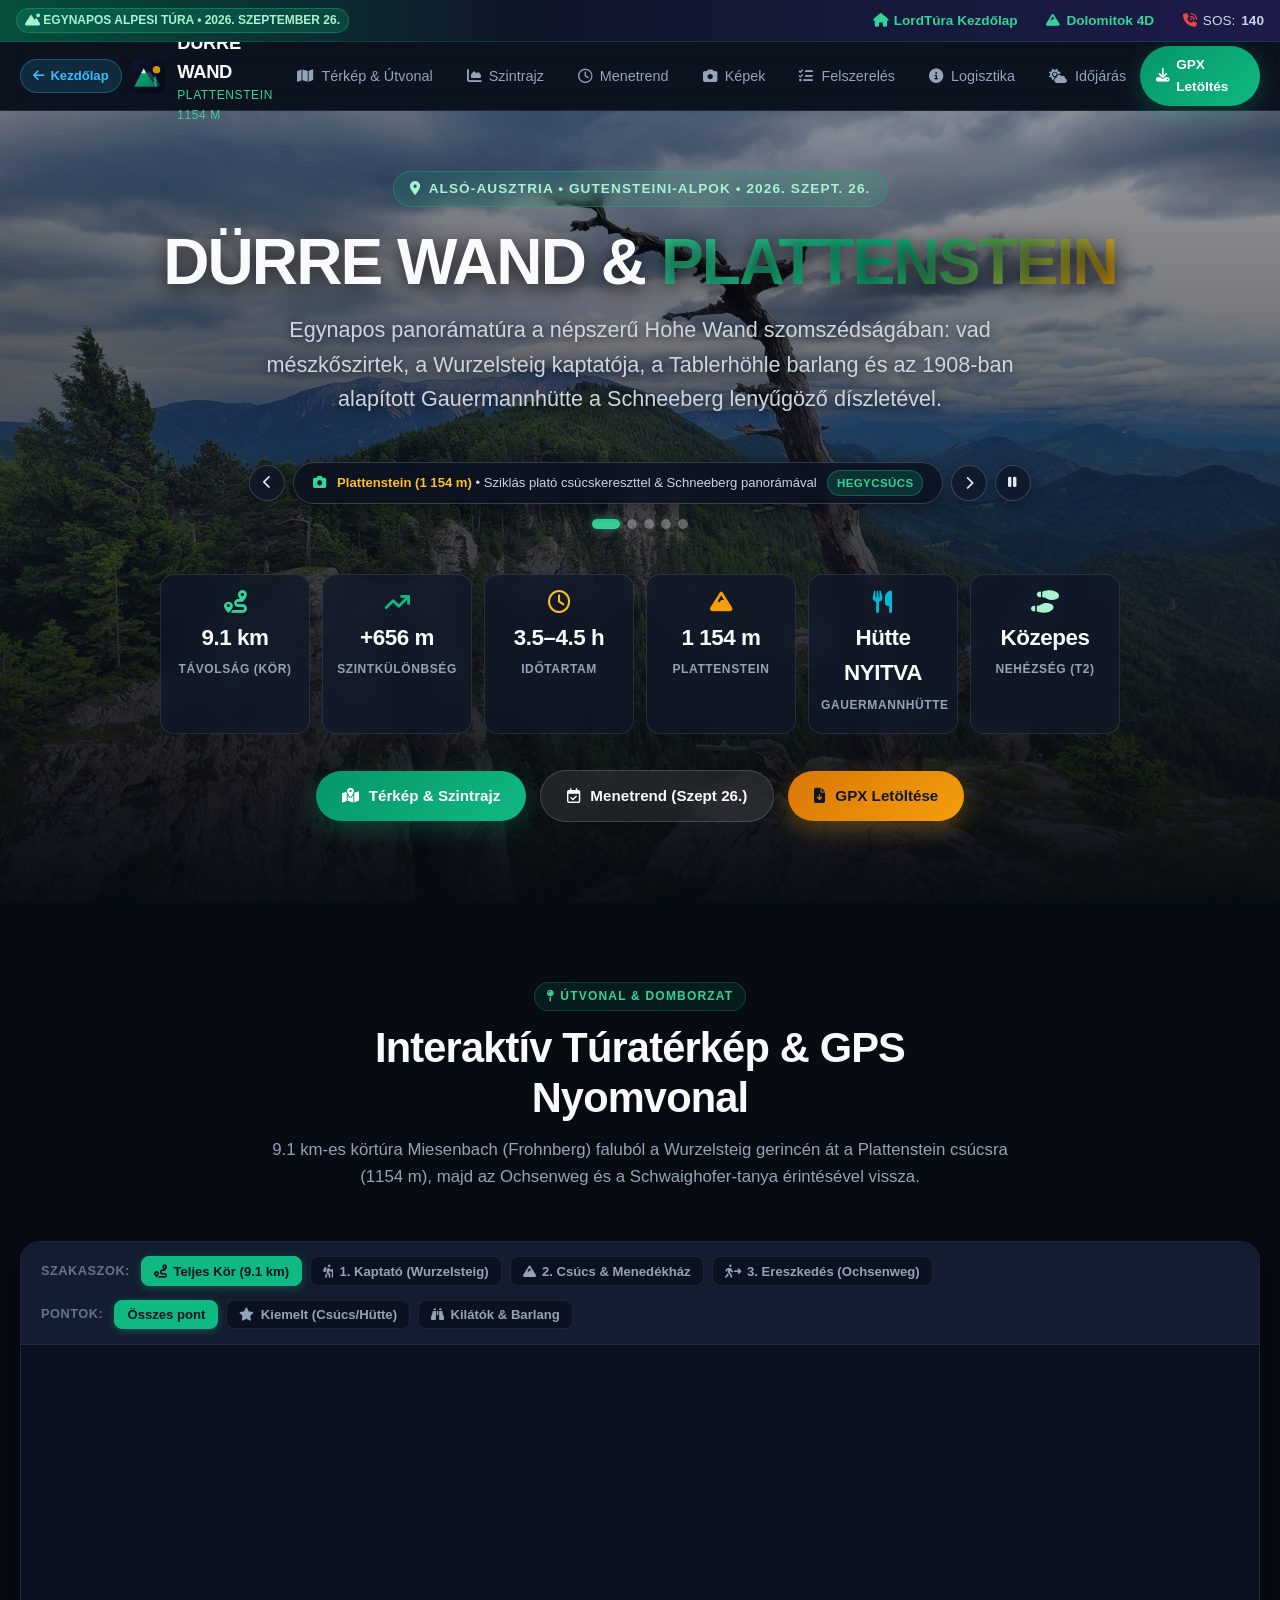
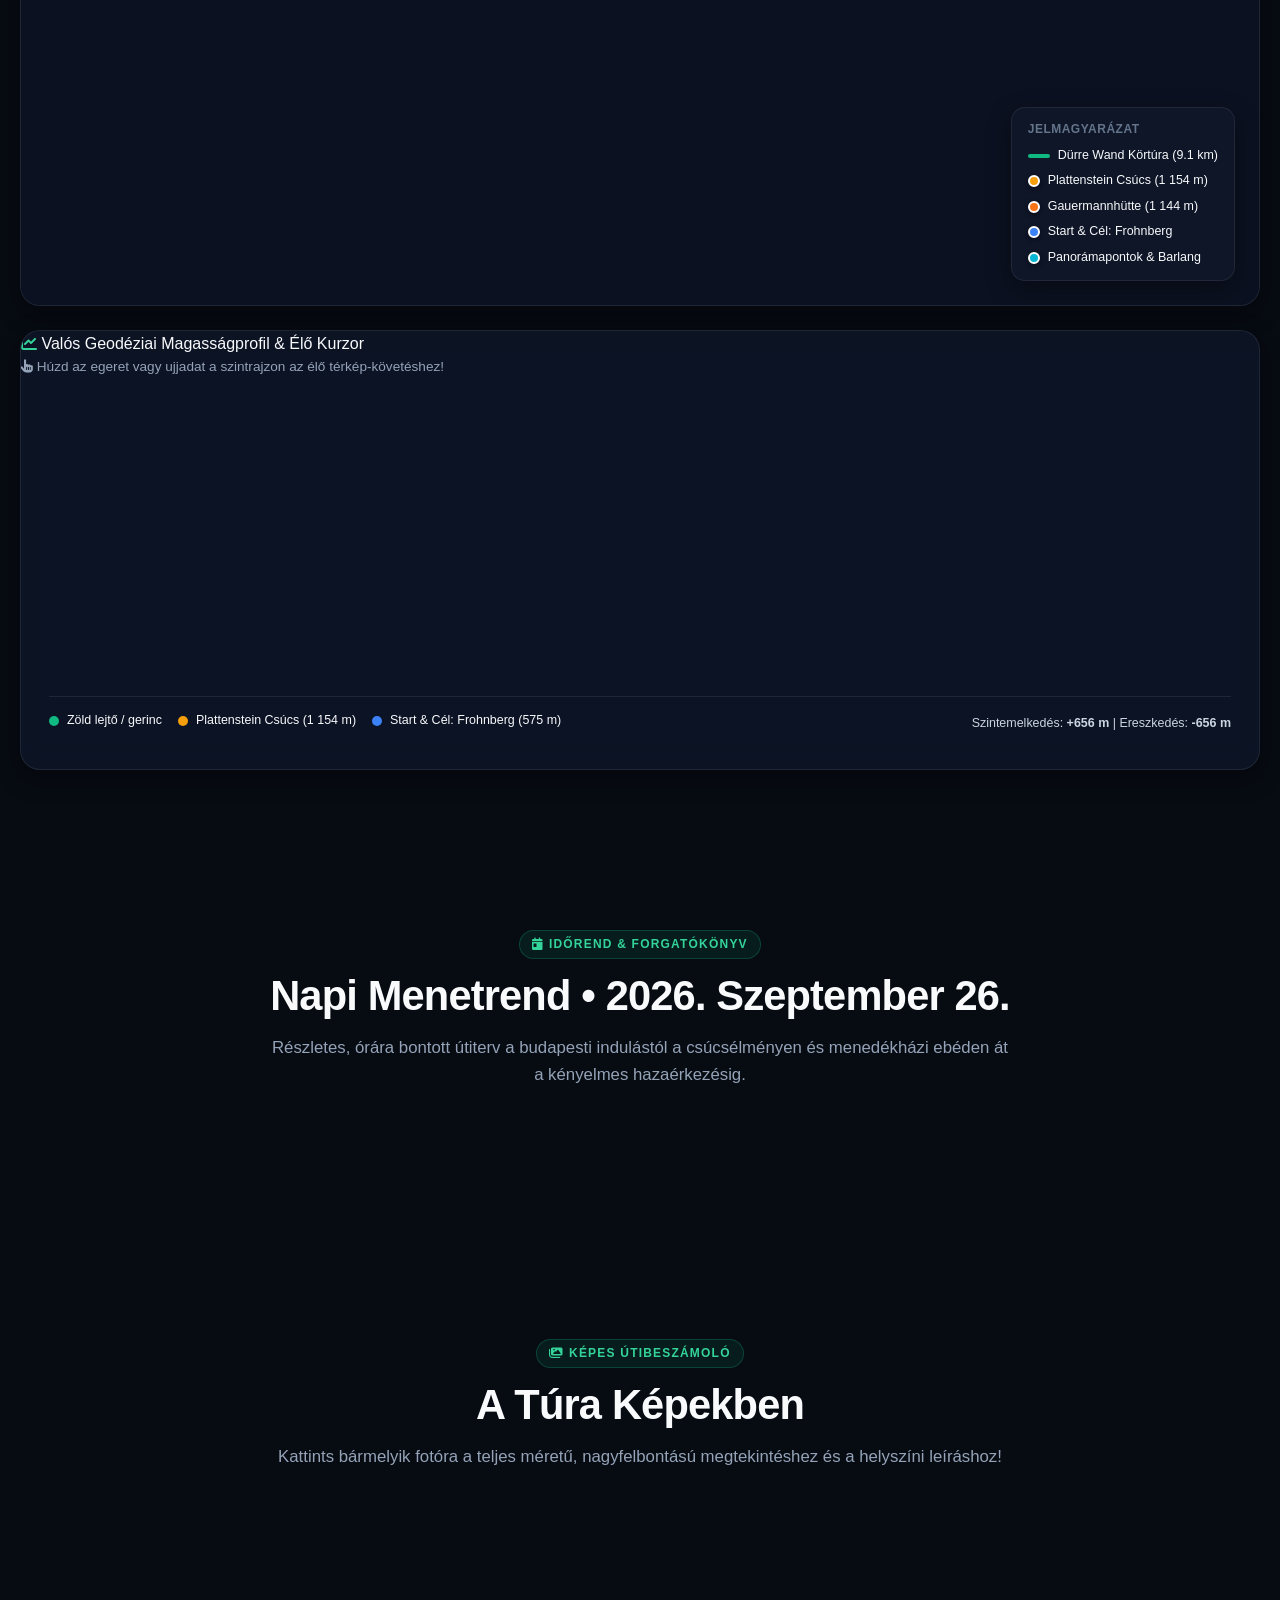
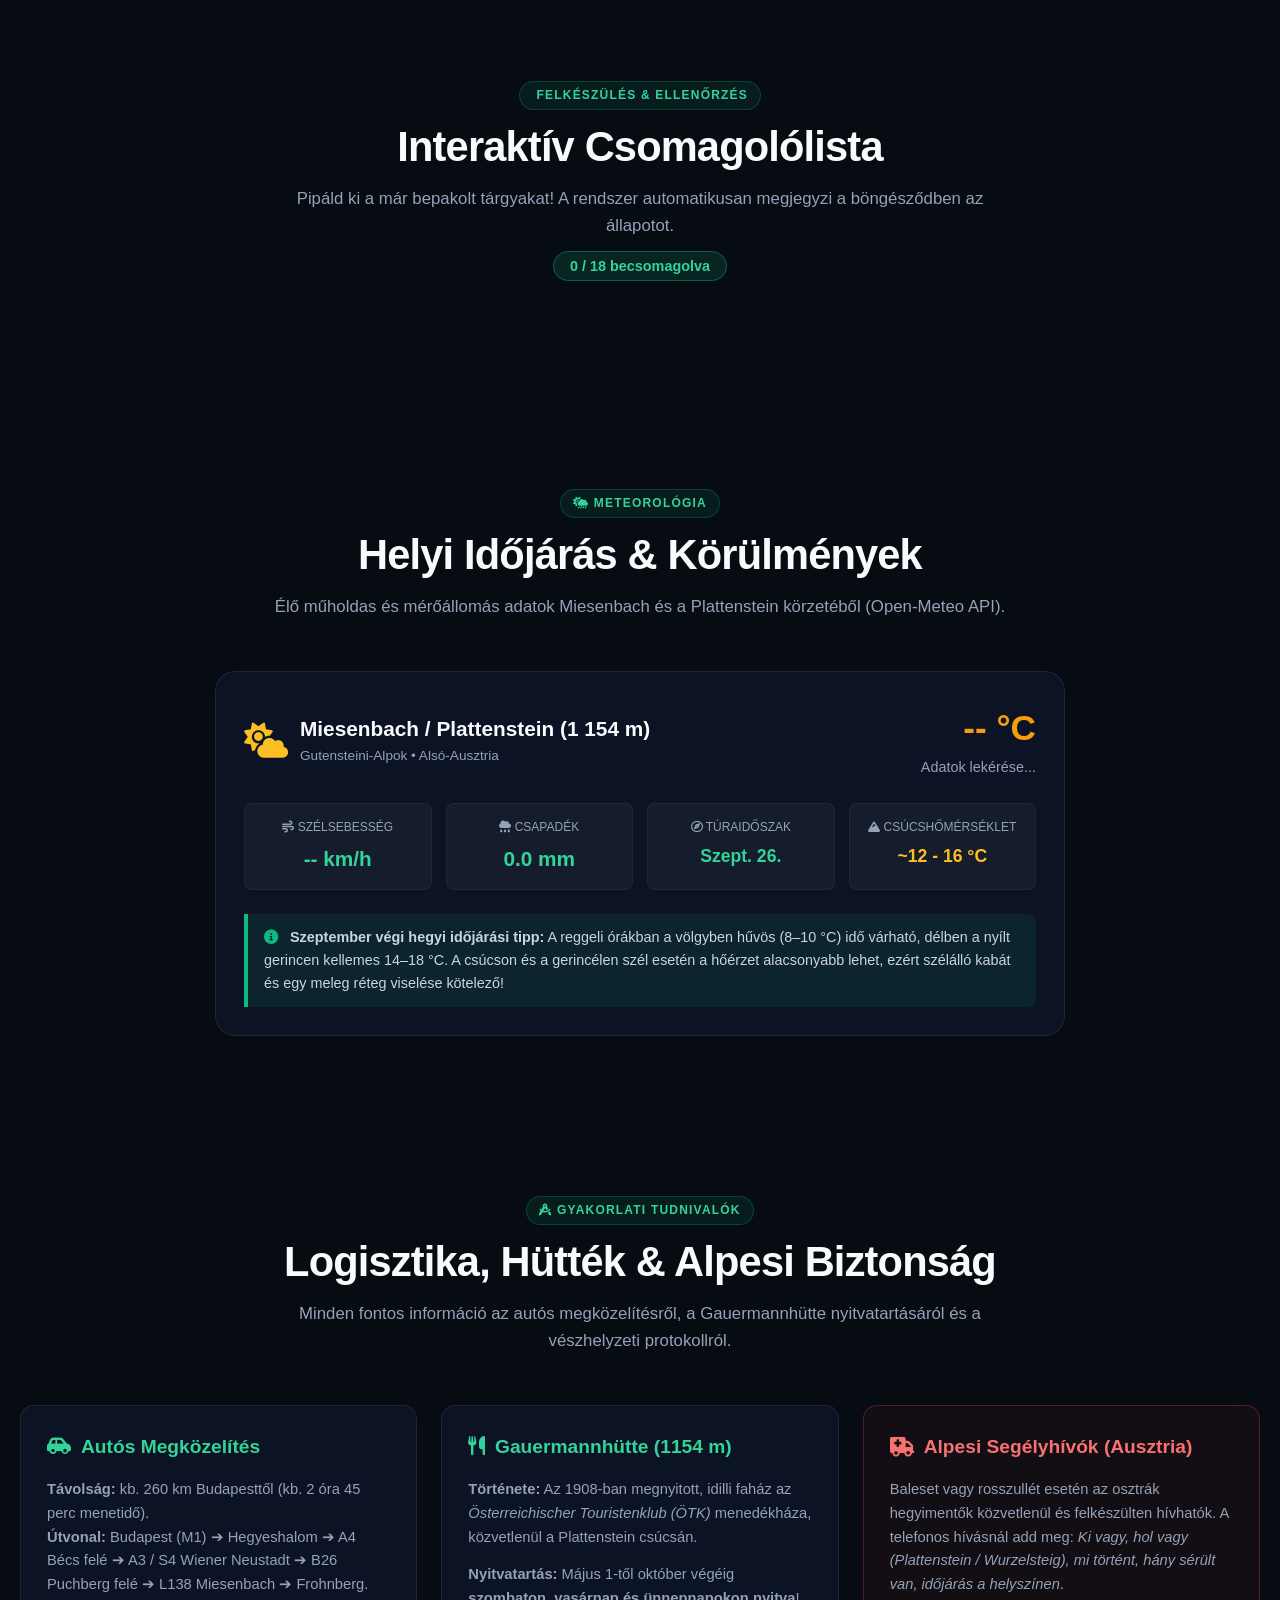
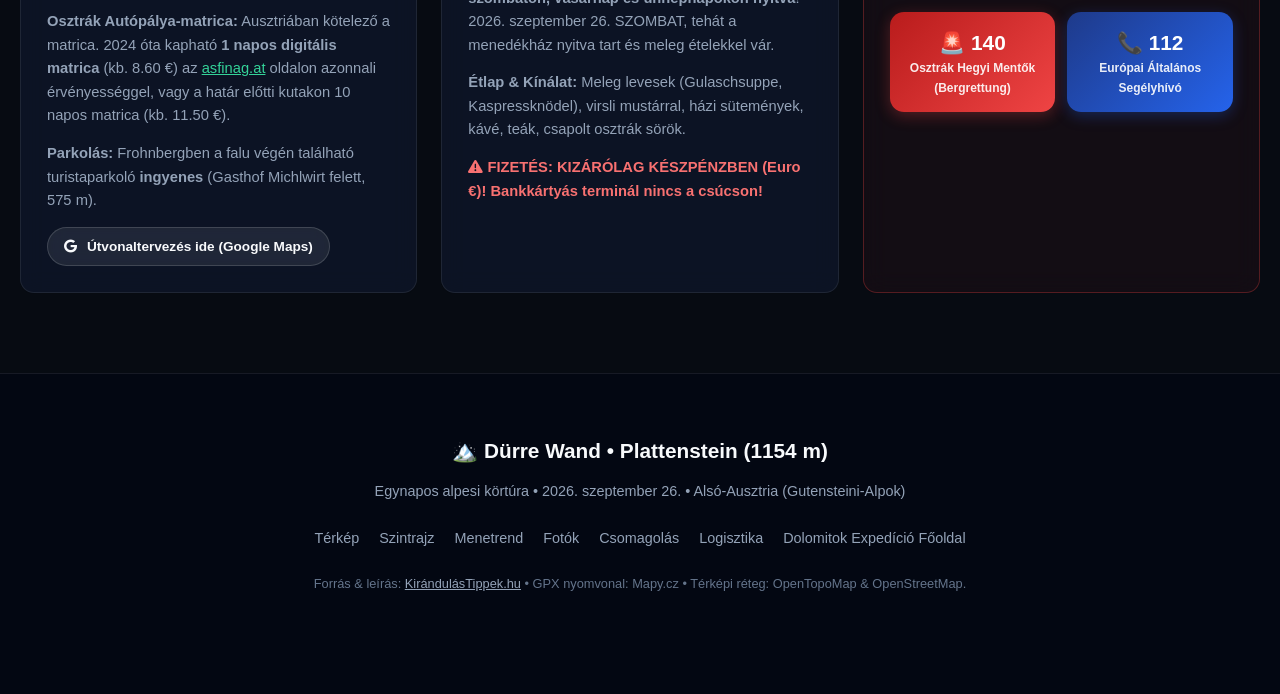
==== durrewand/index.html @ 79405741 "LordTúra portál rendszer: kezdőlap (index.html), Dolomitok (dolomitok.html) és Plattenstein (durrewa" ====
<!DOCTYPE html>
<html lang="hu">
<head>
  <meta charset="UTF-8">
  <meta name="viewport" content="width=device-width, initial-scale=1.0, viewport-fit=cover">
  <title>Dürre Wand & Plattenstein Túra • 2026. szeptember 26.</title>
  
  <!-- Content Security Policy -->
  <meta http-equiv="Content-Security-Policy" content="
    default-src 'self' 'unsafe-inline' 'unsafe-eval' blob: data:;
    script-src 'self' 'unsafe-inline' 'unsafe-eval' https://unpkg.com https://cdnjs.cloudflare.com https://cdn.jsdelivr.net;
    style-src 'self' 'unsafe-inline' https://unpkg.com https://cdnjs.cloudflare.com https://fonts.googleapis.com https://cdn.jsdelivr.net;
    img-src 'self' data: blob: https: http:;
    connect-src 'self' https://api.open-meteo.com https://*.tile.openstreetmap.org https://*.tile.opentopomap.org;
    font-src 'self' https://fonts.gstatic.com https://cdnjs.cloudflare.com data:;
  ">

  <!-- Favicon -->
  <link rel="icon" type="image/svg+xml" href="favicon.svg">

  <!-- Google Fonts: Inter -->
  <link rel="preconnect" href="https://fonts.googleapis.com">
  <link rel="preconnect" href="https://fonts.gstatic.com" crossorigin>
  <link href="https://fonts.googleapis.com/css2?family=Inter:wght@300;400;500;600;700;800;900&display=swap" rel="stylesheet">

  <!-- Font Awesome Icons -->
  <link rel="stylesheet" href="https://cdnjs.cloudflare.com/ajax/libs/font-awesome/6.5.1/css/all.min.css" crossorigin="anonymous">

  <!-- Leaflet Map CSS -->
  <link rel="stylesheet" href="https://unpkg.com/leaflet@1.9.4/dist/leaflet.css" crossorigin="anonymous">

  <!-- Application Stylesheet -->
  <link rel="stylesheet" href="styles.css">
</head>
<body>

  <!-- ==========================================================================
       TOP CROSS-PROJECT BANNER
       ========================================================================== -->
  <div class="top-cross-bar">
    <div class="badge"><i class="fa-solid fa-mountain-sun"></i> EGYNAPOS ALPESI TÚRA • 2026. SZEPTEMBER 26.</div>
    <div class="links">
      <a href="../index.html" title="Vissza a LordTúra Kezdőlapra" style="margin-right: 0.8rem;">
        <i class="fa-solid fa-house"></i> <strong>LordTúra Kezdőlap</strong>
      </a>
      <a href="../dolomitok.html" title="Ugrás a 4 napos Dolomitok Expedíció oldalára">
        <i class="fa-solid fa-mountain"></i> <strong>Dolomitok 4D</strong>
      </a>
      <a href="#logisztika" style="color: #cbd5e1; font-weight: normal; margin-left: 0.8rem;">
        <i class="fa-solid fa-phone-volume" style="color: #ef4444;"></i> SOS: <strong>140</strong>
      </a>
    </div>
  </div>

  <!-- ==========================================================================
       STICKY DESKTOP NAVIGATION BAR
       ========================================================================== -->
  <nav class="main-nav" id="mainNav">
    <div class="nav-container">
      <div style="display:flex;align-items:center;gap:0.6rem;">
        <a href="../index.html" class="nav-home-btn" title="Vissza a LordTúra Kezdőlapra" style="display:inline-flex;align-items:center;gap:0.4rem;padding:0.35rem 0.75rem;background:rgba(56,189,248,0.15);color:#38bdf8;border:1px solid rgba(56,189,248,0.3);border-radius:9999px;text-decoration:none;font-size:0.82rem;font-weight:600;">
          <i class="fa-solid fa-arrow-left"></i>
          <span>Kezdőlap</span>
        </a>
        <a href="#" class="nav-brand">
          <img src="favicon.svg" alt="Dürre Wand Logo">
          <div>
            <span>DÜRRE WAND</span>
            <span class="brand-sub">PLATTENSTEIN 1154 M</span>
          </div>
        </a>
      </div>

      <ul class="nav-links">
        <li><a href="#terkep" class="nav-link"><i class="fa-solid fa-map"></i> Térkép & Útvonal</a></li>
        <li><a href="#szintrajz" class="nav-link"><i class="fa-solid fa-chart-area"></i> Szintrajz</a></li>
        <li><a href="#menetrend" class="nav-link"><i class="fa-regular fa-clock"></i> Menetrend</a></li>
        <li><a href="#fotok" class="nav-link"><i class="fa-solid fa-camera"></i> Képek</a></li>
        <li><a href="#felszereles" class="nav-link"><i class="fa-solid fa-list-check"></i> Felszerelés</a></li>
        <li><a href="#logisztika" class="nav-link"><i class="fa-solid fa-circle-info"></i> Logisztika</a></li>
        <li><a href="#idojaras" class="nav-link"><i class="fa-solid fa-cloud-sun"></i> Időjárás</a></li>
      </ul>

      <div class="nav-cta">
        <a href="plattenstein.gpx" download="durrewand_plattenstein.gpx" class="btn-gpx-quick">
          <i class="fa-solid fa-download"></i> GPX Letöltés
        </a>
        <button class="hamburger-btn" id="hamburgerBtn" aria-label="Menü megnyitása">
          <i class="fa-solid fa-bars"></i>
        </button>
      </div>
    </div>
  </nav>

  <!-- ==========================================================================
       HERO SECTION WITH PHOTO CAROUSEL
       ========================================================================== -->
  <header class="hero" id="hero">
    <!-- Dynamic background slideshow -->
    <div class="hero-bg-container" id="heroBgSlides"></div>
    <div class="hero-overlay"></div>

    <div class="hero-content">
      <div class="hero-badge">
        <i class="fa-solid fa-location-dot"></i> Alsó-Ausztria &bull; Gutensteini-Alpok &bull; 2026. szept. 26.
      </div>

      <h1 class="hero-title">
        DÜRRE WAND & <span>PLATTENSTEIN</span>
      </h1>

      <p class="hero-subtitle">
        Egynapos panorámatúra a népszerű Hohe Wand szomszédságában: vad mészkőszirtek, a Wurzelsteig kaptatója, a Tablerhöhle barlang és az 1908-ban alapított Gauermannhütte a Schneeberg lenyűgöző díszletével.
      </p>

      <!-- DIAVETÍTÉS VEZÉRLŐSÁV (Középre zárt elrendezés a Dolomitok stílusában) -->
      <div class="hero-controls-wrapper">
        <div class="hero-carousel-controls" aria-label="Háttér diavetítés vezérlők">
          <!-- Előző gomb -->
          <button type="button" class="hero-ctrl-btn" id="heroPrevBtn" title="Előző kép" aria-label="Előző kép">
            <i class="fa-solid fa-chevron-left"></i>
          </button>

          <!-- Aktuális fotó helyszíne és leírása -->
          <div class="hero-photo-tag" id="heroPhotoTag" role="button" tabindex="0" title="Kattints a következő képhez!">
            <i class="fa-solid fa-camera"></i>
            <span id="heroCaptionText">Betöltés...</span>
            <span class="hero-tag-badge" id="heroTagBadge">Helyszín</span>
          </div>

          <!-- Következő gomb -->
          <button type="button" class="hero-ctrl-btn" id="heroNextBtn" title="Következő kép" aria-label="Következő kép">
            <i class="fa-solid fa-chevron-right"></i>
          </button>

          <!-- Szünet / Lejátszás -->
          <button type="button" class="hero-ctrl-btn hero-pause-btn" id="heroPlayPauseBtn" title="Diavetítés megállítása / indítása" aria-label="Szünet / Indítás">
            <i class="fa-solid fa-pause"></i>
          </button>
        </div>

        <!-- Lapozó indikátor pontok (szintén középre igazítva) -->
        <div class="hero-indicators" id="heroDots"></div>
      </div>

      <!-- Quick Stats Ribbon -->
      <div class="hero-stats-ribbon">
        <div class="stat-card">
          <i class="fa-solid fa-route icon" style="color: #34d399;"></i>
          <span class="value">9.1 km</span>
          <span class="label">Távolság (Kör)</span>
        </div>
        <div class="stat-card">
          <i class="fa-solid fa-arrow-trend-up icon" style="color: #10b981;"></i>
          <span class="value">+656 m</span>
          <span class="label">Szintkülönbség</span>
        </div>
        <div class="stat-card">
          <i class="fa-regular fa-clock icon" style="color: #fbbf24;"></i>
          <span class="value">3.5–4.5 h</span>
          <span class="label">Időtartam</span>
        </div>
        <div class="stat-card">
          <i class="fa-solid fa-mountain icon" style="color: #f59e0b;"></i>
          <span class="value">1 154 m</span>
          <span class="label">Plattenstein</span>
        </div>
        <div class="stat-card">
          <i class="fa-solid fa-utensils icon" style="color: #06b6d4;"></i>
          <span class="value">Hütte NYITVA</span>
          <span class="label">Gauermannhütte</span>
        </div>
        <div class="stat-card">
          <i class="fa-solid fa-shoe-prints icon" style="color: #a7f3d0;"></i>
          <span class="value">Közepes</span>
          <span class="label">Nehézség (T2)</span>
        </div>
      </div>

      <!-- Action Buttons -->
      <div class="hero-actions">
        <a href="#terkep" class="btn btn-primary">
          <i class="fa-solid fa-map-location-dot"></i> Térkép & Szintrajz
        </a>
        <a href="#menetrend" class="btn btn-secondary">
          <i class="fa-regular fa-calendar-check"></i> Menetrend (Szept 26.)
        </a>
        <a href="plattenstein.gpx" download="durrewand_plattenstein.gpx" class="btn btn-amber">
          <i class="fa-solid fa-file-arrow-down"></i> GPX Letöltése
        </a>
      </div>
    </div>
  </header>

  <main>
    <!-- ==========================================================================
         1. INTERACTIVE MAP & ELEVATION PROFILE
         ========================================================================== -->
    <section class="section" id="terkep">
      <div class="section-header">
        <span class="section-badge"><i class="fa-solid fa-map-pin"></i> Útvonal & Domborzat</span>
        <h2 class="section-title">Interaktív Túratérkép & GPS Nyomvonal</h2>
        <p class="section-subtitle">
          9.1 km-es körtúra Miesenbach (Frohnberg) faluból a Wurzelsteig gerincén át a Plattenstein csúcsra (1154 m), majd az Ochsenweg és a Schwaighofer-tanya érintésével vissza.
        </p>
      </div>

      <div class="map-elevation-grid">
        <!-- Map Card -->
        <div class="map-card">
          <div class="map-control-bar">
            <!-- Szakasz szűrők -->
            <div class="filter-group">
              <span class="filter-label">Szakaszok:</span>
              <button class="filter-btn stage-filter-btn active" data-stage="all">
                <i class="fa-solid fa-route"></i> Teljes Kör (9.1 km)
              </button>
              <button class="filter-btn stage-filter-btn" data-stage="climb">
                <i class="fa-solid fa-person-hiking"></i> 1. Kaptató (Wurzelsteig)
              </button>
              <button class="filter-btn stage-filter-btn" data-stage="summit">
                <i class="fa-solid fa-mountain"></i> 2. Csúcs & Menedékház
              </button>
              <button class="filter-btn stage-filter-btn" data-stage="descent">
                <i class="fa-solid fa-person-walking-arrow-right"></i> 3. Ereszkedés (Ochsenweg)
              </button>
            </div>

            <!-- Pontok szerinti szűrők -->
            <div class="filter-group">
              <span class="filter-label">Pontok:</span>
              <button class="filter-btn poi-filter-btn active" data-poi="all">Összes pont</button>
              <button class="filter-btn poi-filter-btn" data-poi="highlights">
                <i class="fa-solid fa-star"></i> Kiemelt (Csúcs/Hütte)
              </button>
              <button class="filter-btn poi-filter-btn" data-poi="viewpoints">
                <i class="fa-solid fa-binoculars"></i> Kilátók & Barlang
              </button>
            </div>
          </div>

          <!-- Térkép Vászon -->
          <div class="map-canvas-container">
            <div id="routeMap"></div>

            <!-- Lebegő Jelmagyarázat -->
            <div class="map-legend">
              <h5>Jelmagyarázat</h5>
              <div class="legend-item">
                <div class="legend-line" style="background: #10b981;"></div>
                <span>Dürre Wand Körtúra (9.1 km)</span>
              </div>
              <div class="legend-item">
                <div class="legend-dot-marker" style="background: #f59e0b;"></div>
                <span>Plattenstein Csúcs (1 154 m)</span>
              </div>
              <div class="legend-item">
                <div class="legend-dot-marker" style="background: #f97316;"></div>
                <span>Gauermannhütte (1 144 m)</span>
              </div>
              <div class="legend-item">
                <div class="legend-dot-marker" style="background: #3b82f6;"></div>
                <span>Start & Cél: Frohnberg</span>
              </div>
              <div class="legend-item">
                <div class="legend-dot-marker" style="background: #06b6d4;"></div>
                <span>Panorámapontok & Barlang</span>
              </div>
            </div>
          </div>
        </div>

        <!-- Elevation Profile Card -->
        <div class="elevation-card" id="szintrajz">
          <div class="card-topbar">
            <div class="card-title">
              <i class="fa-solid fa-chart-line" style="color: #34d399;"></i> Valós Geodéziai Magasságprofil & Élő Kurzor
            </div>
            <div style="font-size: 0.85rem; color: #94a3b8;">
              <i class="fa-solid fa-hand-pointer"></i> Húzd az egeret vagy ujjadat a szintrajzon az élő térkép-követéshez!
            </div>
          </div>

          <div class="elevation-container">
            <div class="elevation-svg-wrapper">
              <svg id="elevationSvg"></svg>
              <div class="profile-tooltip" id="profileTooltip"></div>
            </div>

            <div class="elevation-legend">
              <div class="legend-item">
                <span class="legend-dot" style="background: #10b981;"></span>
                <span>Zöld lejtő / gerinc</span>
              </div>
              <div class="legend-item">
                <span class="legend-dot" style="background: #f59e0b;"></span>
                <span>Plattenstein Csúcs (1 154 m)</span>
              </div>
              <div class="legend-item">
                <span class="legend-dot" style="background: #3b82f6;"></span>
                <span>Start & Cél: Frohnberg (575 m)</span>
              </div>
              <div class="legend-item" style="margin-left: auto;">
                <span style="color: #cbd5e1;">Szintemelkedés: <strong>+656 m</strong> | Ereszkedés: <strong>-656 m</strong></span>
              </div>
            </div>
          </div>
        </div>
      </div>
    </section>

    <!-- ==========================================================================
         2. DAY SCHEDULE / TIMELINE (2026. SZEPTEMBER 26.)
         ========================================================================== -->
    <section class="section" id="menetrend">
      <div class="section-header">
        <span class="section-badge"><i class="fa-solid fa-calendar-day"></i> Időrend & Forgatókönyv</span>
        <h2 class="section-title">Napi Menetrend • 2026. Szeptember 26.</h2>
        <p class="section-subtitle">
          Részletes, órára bontott útiterv a budapesti indulástól a csúcsélményen és menedékházi ebéden át a kényelmes hazaérkezésig.
        </p>
      </div>

      <div class="timeline-wrap" id="timelineContainer">
        <!-- Injected via JavaScript from data.js -->
      </div>
    </section>

    <!-- ==========================================================================
         3. PHOTO GALLERY & HIGHLIGHTS
         ========================================================================== -->
    <section class="section" id="fotok">
      <div class="section-header">
        <span class="section-badge"><i class="fa-solid fa-images"></i> Képes Útibeszámoló</span>
        <h2 class="section-title">A Túra Képekben</h2>
        <p class="section-subtitle">
          Kattints bármelyik fotóra a teljes méretű, nagyfelbontású megtekintéshez és a helyszíni leíráshoz!
        </p>
      </div>

      <div class="gallery-grid" id="galleryGrid">
        <!-- Injected via JavaScript from data.js -->
      </div>
    </section>

    <!-- ==========================================================================
         4. PACKING CHECKLIST
         ========================================================================== -->
    <section class="section" id="felszereles">
      <div class="section-header">
        <span class="section-badge"><i class="fa-solid fa-backpack"></i> Felkészülés & Ellenőrzés</span>
        <h2 class="section-title">Interaktív Csomagolólista</h2>
        <p class="section-subtitle">
          Pipáld ki a már bepakolt tárgyakat! A rendszer automatikusan megjegyzi a böngésződben az állapotot.
        </p>
        <div style="margin-top: 14px;">
          <span class="badge" id="packedCount" style="background: rgba(16,185,129,0.15); border: 1px solid rgba(16,185,129,0.4); color: #34d399; padding: 6px 16px; border-radius: 999px; font-weight: 700; font-size: 0.9rem;">
            0 / 18 becsomagolva
          </span>
        </div>
      </div>

      <div class="checklist-grid" id="checklistContainer">
        <!-- Injected via JavaScript from data.js -->
      </div>
    </section>

    <!-- ==========================================================================
         5. LIVE WEATHER & CONDITIONS
         ========================================================================== -->
    <section class="section" id="idojaras">
      <div class="section-header">
        <span class="section-badge"><i class="fa-solid fa-cloud-sun-rain"></i> Meteorológia</span>
        <h2 class="section-title">Helyi Időjárás & Körülmények</h2>
        <p class="section-subtitle">
          Élő műholdas és mérőállomás adatok Miesenbach és a Plattenstein körzetéből (Open-Meteo API).
        </p>
      </div>

      <div class="weather-card">
        <div class="weather-header">
          <div class="weather-location">
            <i class="fa-solid fa-cloud-sun icon"></i>
            <div>
              <h3>Miesenbach / Plattenstein (1 154 m)</h3>
              <p>Gutensteini-Alpok &bull; Alsó-Ausztria</p>
            </div>
          </div>
          <div style="text-align: right;">
            <div id="liveTemp" style="font-size: 2.2rem; font-weight: 900; color: #f59e0b;">-- °C</div>
            <div id="liveDesc" style="color: #94a3b8; font-size: 0.9rem;">Adatok lekérése...</div>
          </div>
        </div>

        <div class="weather-grid-stats">
          <div class="wstat-box">
            <div class="lbl"><i class="fa-solid fa-wind"></i> Szélsebesség</div>
            <div class="val" id="liveWind">-- km/h</div>
          </div>
          <div class="wstat-box">
            <div class="lbl"><i class="fa-solid fa-cloud-rain"></i> Csapadék</div>
            <div class="val" id="liveRain">0.0 mm</div>
          </div>
          <div class="wstat-box">
            <div class="lbl"><i class="fa-regular fa-compass"></i> Túraidőszak</div>
            <div class="val" style="font-size: 1.1rem; color: #34d399;">Szept. 26.</div>
          </div>
          <div class="wstat-box">
            <div class="lbl"><i class="fa-solid fa-mountain"></i> Csúcshőmérséklet</div>
            <div class="val" style="font-size: 1.1rem; color: #fbbf24;">~12 - 16 °C</div>
          </div>
        </div>

        <div class="weather-sept-note">
          <i class="fa-solid fa-circle-info" style="color: #10b981; margin-right: 8px;"></i>
          <strong>Szeptember végi hegyi időjárási tipp:</strong> A reggeli órákban a völgyben hűvös (8–10 °C) idő várható, délben a nyílt gerincen kellemes 14–18 °C. A csúcson és a gerincélen szél esetén a hőérzet alacsonyabb lehet, ezért szélálló kabát és egy meleg réteg viselése kötelező!
        </div>
      </div>
    </section>

    <!-- ==========================================================================
         6. LOGISTICS, HUTS & SAFETY
         ========================================================================== -->
    <section class="section" id="logisztika">
      <div class="section-header">
        <span class="section-badge"><i class="fa-solid fa-compass-drafting"></i> Gyakorlati Tudnivalók</span>
        <h2 class="section-title">Logisztika, Hütték & Alpesi Biztonság</h2>
        <p class="section-subtitle">
          Minden fontos információ az autós megközelítésről, a Gauermannhütte nyitvatartásáról és a vészhelyzeti protokollról.
        </p>
      </div>

      <div class="logistics-grid">
        <!-- Car Travel Card -->
        <div class="info-card">
          <div class="info-card-header">
            <i class="fa-solid fa-car-side"></i> Autós Megközelítés
          </div>
          <p>
            <strong>Távolság:</strong> kb. 260 km Budapesttől (kb. 2 óra 45 perc menetidő).<br>
            <strong>Útvonal:</strong> Budapest (M1) ➔ Hegyeshalom ➔ A4 Bécs felé ➔ A3 / S4 Wiener Neustadt ➔ B26 Puchberg felé ➔ L138 Miesenbach ➔ Frohnberg.
          </p>
          <p>
            <strong>Osztrák Autópálya-matrica:</strong> Ausztriában kötelező a matrica. 2024 óta kapható <strong>1 napos digitális matrica</strong> (kb. 8.60 €) az <a href="https://shop.asfinag.at" target="_blank" rel="noopener" style="color: #34d399;">asfinag.at</a> oldalon azonnali érvényességgel, vagy a határ előtti kutakon 10 napos matrica (kb. 11.50 €).
          </p>
          <p>
            <strong>Parkolás:</strong> Frohnbergben a falu végén található turistaparkoló <strong>ingyenes</strong> (Gasthof Michlwirt felett, 575 m).
          </p>
          <div style="margin-top: 14px;">
            <a href="https://maps.google.com/?q=47.857731,15.975154" target="_blank" rel="noopener" class="btn btn-secondary" style="font-size: 0.85rem; padding: 8px 16px;">
              <i class="fa-brands fa-google"></i> Útvonaltervezés ide (Google Maps)
            </a>
          </div>
        </div>

        <!-- Gauermannhütte Card -->
        <div class="info-card">
          <div class="info-card-header">
            <i class="fa-solid fa-utensils"></i> Gauermannhütte (1154 m)
          </div>
          <p>
            <strong>Története:</strong> Az 1908-ban megnyitott, idilli faház az <em>Österreichischer Touristenklub (ÖTK)</em> menedékháza, közvetlenül a Plattenstein csúcsán.
          </p>
          <p>
            <strong>Nyitvatartás:</strong> Május 1-től október végéig <strong>szombaton, vasárnap és ünnepnapokon nyitva</strong>! 2026. szeptember 26. SZOMBAT, tehát a menedékház nyitva tart és meleg ételekkel vár.
          </p>
          <p>
            <strong>Étlap & Kínálat:</strong> Meleg levesek (Gulaschsuppe, Kaspressknödel), virsli mustárral, házi sütemények, kávé, teák, csapolt osztrák sörök.
          </p>
          <p style="color: #f87171; font-weight: 700;">
            <i class="fa-solid fa-triangle-exclamation"></i> FIZETÉS: KIZÁRÓLAG KÉSZPÉNZBEN (Euro €)! Bankkártyás terminál nincs a csúcson!
          </p>
        </div>

        <!-- Emergency / SOS Card -->
        <div class="info-card sos-card">
          <div class="info-card-header">
            <i class="fa-solid fa-truck-medical"></i> Alpesi Segélyhívók (Ausztria)
          </div>
          <p>
            Baleset vagy rosszullét esetén az osztrák hegyimentők közvetlenül és felkészülten hívhatók. A telefonos hívásnál add meg: <em>Ki vagy, hol vagy (Plattenstein / Wurzelsteig), mi történt, hány sérült van, időjárás a helyszínen</em>.
          </p>
          
          <div class="sos-buttons-wrap">
            <a href="tel:140" class="sos-btn">
              <div>🚨 140</div>
              <span>Osztrák Hegyi Mentők<br>(Bergrettung)</span>
            </a>
            <a href="tel:112" class="sos-btn" style="background: linear-gradient(135deg, #1e3a8a, #2563eb); box-shadow: 0 4px 15px rgba(37,99,235,0.3);">
              <div>📞 112</div>
              <span>Európai Általános<br>Segélyhívó</span>
            </a>
          </div>
        </div>
      </div>
    </section>
  </main>

  <!-- ==========================================================================
       PHOTO LIGHTBOX MODAL
       ========================================================================== -->
  <div class="lightbox-modal" id="lightboxModal">
    <div class="lightbox-inner">
      <button class="lightbox-close" id="lightboxClose" aria-label="Bezárás">&times;</button>
      <button class="lightbox-nav-btn lightbox-prev" id="lightboxPrev" aria-label="Előző kép">&#10094;</button>
      <button class="lightbox-nav-btn lightbox-next" id="lightboxNext" aria-label="Következő kép">&#10095;</button>
      <img src="" alt="" class="lightbox-img" id="lightboxImg">
      <div class="lightbox-caption" id="lightboxCaption"></div>
    </div>
  </div>

  <!-- ==========================================================================
       MOBILE OFF-CANVAS DRAWER & BACKDROP
       ========================================================================== -->
  <div class="drawer-backdrop" id="drawerBackdrop"></div>
  <aside class="mobile-drawer" id="mobileDrawer">
    <div class="drawer-header">
      <div class="drawer-title">🌲 Dürre Wand Menü</div>
      <button class="drawer-close-btn" id="drawerCloseBtn">&times;</button>
    </div>

    <ul class="drawer-links">
      <li><a href="#terkep" class="drawer-link"><i class="fa-solid fa-map"></i> Térkép & Útvonal</a></li>
      <li><a href="#szintrajz" class="drawer-link"><i class="fa-solid fa-chart-area"></i> Szintrajz</a></li>
      <li><a href="#menetrend" class="drawer-link"><i class="fa-regular fa-clock"></i> Napi Menetrend</a></li>
      <li><a href="#fotok" class="drawer-link"><i class="fa-solid fa-camera"></i> Képgaléria</a></li>
      <li><a href="#felszereles" class="drawer-link"><i class="fa-solid fa-list-check"></i> Felszerelés</a></li>
      <li><a href="#logisztika" class="drawer-link"><i class="fa-solid fa-circle-info"></i> Logisztika</a></li>
      <li><a href="#idojaras" class="drawer-link"><i class="fa-solid fa-cloud-sun"></i> Időjárás</a></li>
      <li style="margin-top: 14px; border-top: 1px solid rgba(255,255,255,0.1); padding-top: 14px;">
        <a href="/" class="drawer-link" style="color: #34d399;"><i class="fa-solid fa-arrow-left"></i> Dolomitok Expedíció</a>
      </li>
    </ul>

    <div style="margin-top: auto; padding-top: 20px;">
      <a href="tel:140" style="display: flex; align-items: center; justify-content: center; gap: 8px; background: #ef4444; color: #fff; padding: 12px; border-radius: 10px; text-decoration: none; font-weight: 800;">
        <i class="fa-solid fa-phone"></i> Hegyi Mentők: 140
      </a>
    </div>
  </aside>

  <!-- ==========================================================================
       MOBILE BOTTOM NAVIGATION BAR
       ========================================================================== -->
  <nav class="mobile-bottom-bar">
    <a href="#terkep" class="mb-btn"><i class="fa-solid fa-map"></i><span>Térkép</span></a>
    <a href="#szintrajz" class="mb-btn"><i class="fa-solid fa-chart-line"></i><span>Szintrajz</span></a>
    <a href="#menetrend" class="mb-btn"><i class="fa-regular fa-clock"></i><span>Menetrend</span></a>
    <a href="#felszereles" class="mb-btn"><i class="fa-solid fa-list-check"></i><span>Pakolás</span></a>
    <a href="plattenstein.gpx" download="durrewand.gpx" class="mb-btn" style="color: #10b981;"><i class="fa-solid fa-download"></i><span>GPX</span></a>
  </nav>

  <!-- Lebegő Gomb: Gyors ugrás a térképhez / tetejére -->
  <button class="floating-map-jump-btn" id="floating-map-jump-btn" onclick="scrollToMapOrTop()" title="Ugrás a térképhez" aria-label="Ugrás a térképhez">
    <i class="fa-solid fa-map"></i>
  </button>

  <!-- ==========================================================================
       FOOTER
       ========================================================================== -->
  <footer class="footer">
    <div class="footer-inner">
      <div class="footer-brand">🏔️ Dürre Wand &bull; Plattenstein (1154 m)</div>
      <p>Egynapos alpesi körtúra &bull; 2026. szeptember 26. &bull; Alsó-Ausztria (Gutensteini-Alpok)</p>

      <ul class="footer-links">
        <li><a href="#terkep">Térkép</a></li>
        <li><a href="#szintrajz">Szintrajz</a></li>
        <li><a href="#menetrend">Menetrend</a></li>
        <li><a href="#fotok">Fotók</a></li>
        <li><a href="#felszereles">Csomagolás</a></li>
        <li><a href="#logisztika">Logisztika</a></li>
        <li><a href="/">Dolomitok Expedíció Főoldal</a></li>
      </ul>

      <p style="font-size: 0.8rem; color: #64748b; margin-top: 16px;">
        Forrás & leírás: <a href="https://kirandulastippek.hu/semmering-schneeberg-es-kornyeke/durre-wand-tura-a-plattenstein-panoramahegyere" target="_blank" rel="noopener" style="color: #94a3b8;">KirándulásTippek.hu</a> &bull; GPX nyomvonal: Mapy.cz &bull; Térképi réteg: OpenTopoMap & OpenStreetMap.
      </p>
    </div>
  </footer>

  <!-- Leaflet JavaScript -->
  <script src="https://unpkg.com/leaflet@1.9.4/dist/leaflet.js" crossorigin="anonymous"></script>

  <!-- Application Scripts -->
  <script src="data.js"></script>
  <script src="app.js"></script>
</body>
</html>
---- durrewand/styles.css ----
/* ==========================================================================
   DÜRRE WAND & PLATTENSTEIN TÚRA - STYLESHEET
   Modern Alpine Dark Glassmorphism Theme (Consistent with Dolomitok Expedíció)
   ========================================================================== */

:root {
  --bg-primary: #070b12;
  --bg-secondary: #0d1522;
  --bg-card: rgba(15, 23, 42, 0.78);
  --bg-card-hover: rgba(24, 37, 66, 0.88);
  --bg-glass: rgba(13, 21, 34, 0.85);
  --border-subtle: rgba(255, 255, 255, 0.08);
  --border-focus: rgba(16, 185, 129, 0.4);
  
  --emerald-500: #10b981;
  --emerald-400: #34d399;
  --emerald-600: #059669;
  --emerald-glow: rgba(16, 185, 129, 0.25);
  
  --amber-500: #f59e0b;
  --amber-400: #fbbf24;
  --amber-glow: rgba(245, 158, 11, 0.25);
  
  --cyan-500: #06b6d4;
  --cyan-400: #22d3ee;
  
  --red-500: #ef4444;
  --red-glow: rgba(239, 68, 68, 0.3);
  
  --text-primary: #f8fafc;
  --text-secondary: #94a3b8;
  --text-muted: #64748b;
  
  --font-sans: 'Inter', -apple-system, BlinkMacSystemFont, 'Segoe UI', Roboto, Helvetica, Arial, sans-serif;
  --radius-sm: 8px;
  --radius-md: 14px;
  --radius-lg: 20px;
  --radius-full: 9999px;
  
  --shadow-sm: 0 2px 8px rgba(0, 0, 0, 0.25);
  --shadow-md: 0 8px 24px rgba(0, 0, 0, 0.35);
  --shadow-lg: 0 16px 40px rgba(0, 0, 0, 0.5);
  --shadow-emerald: 0 8px 25px rgba(16, 185, 129, 0.25);
}

*, *::before, *::after {
  box-sizing: border-box;
  margin: 0;
  padding: 0;
}

html {
  scroll-behavior: smooth;
  scroll-padding-top: 80px;
}

body {
  font-family: var(--font-sans);
  background-color: var(--bg-primary);
  color: var(--text-primary);
  line-height: 1.6;
  overflow-x: hidden;
  -webkit-font-smoothing: antialiased;
}

/* ==========================================================================
   CROSS-PROJECT BANNER (TOP ALERT)
   ========================================================================== */
.top-cross-bar {
  background: linear-gradient(90deg, #064e3b, #0f172a 40%, #1e1b4b 100%);
  border-bottom: 1px solid rgba(16, 185, 129, 0.2);
  padding: 8px 16px;
  font-size: 0.85rem;
  display: flex;
  align-items: center;
  justify-content: space-between;
  position: relative;
  z-index: 1001;
}
.top-cross-bar .links {
  display: flex;
  gap: 16px;
  align-items: center;
}
.top-cross-bar a {
  color: #34d399;
  text-decoration: none;
  font-weight: 600;
  display: inline-flex;
  align-items: center;
  gap: 6px;
  transition: color 0.2s;
}
.top-cross-bar a:hover {
  color: #a7f3d0;
  text-decoration: underline;
}
.top-cross-bar .badge {
  background: rgba(16, 185, 129, 0.2);
  border: 1px solid rgba(16, 185, 129, 0.4);
  color: #a7f3d0;
  padding: 2px 8px;
  border-radius: var(--radius-full);
  font-size: 0.75rem;
  font-weight: 700;
}

/* ==========================================================================
   NAVIGATION BAR (DESKTOP DOCKED & STICKY)
   ========================================================================== */
.main-nav {
  position: sticky;
  top: 0;
  z-index: 1000;
  background: var(--bg-glass);
  backdrop-filter: blur(16px);
  -webkit-backdrop-filter: blur(16px);
  border-bottom: 1px solid var(--border-subtle);
  transition: all 0.3s ease;
}

.nav-container {
  max-width: 1300px;
  margin: 0 auto;
  padding: 0 20px;
  height: 68px;
  display: flex;
  align-items: center;
  justify-content: space-between;
}

.nav-brand {
  display: flex;
  align-items: center;
  gap: 12px;
  text-decoration: none;
  color: var(--text-primary);
  font-weight: 800;
  font-size: 1.15rem;
  letter-spacing: -0.02em;
}

.nav-brand img, .nav-brand svg {
  width: 34px;
  height: 34px;
  border-radius: 8px;
}

.nav-brand .brand-sub {
  font-size: 0.75rem;
  font-weight: 500;
  color: var(--emerald-400);
  display: block;
  letter-spacing: 0.05em;
  text-transform: uppercase;
}

.nav-links {
  display: flex;
  list-style: none;
  gap: 6px;
  align-items: center;
}

.nav-link {
  display: inline-flex;
  align-items: center;
  gap: 8px;
  padding: 8px 14px;
  color: var(--text-secondary);
  text-decoration: none;
  font-size: 0.9rem;
  font-weight: 500;
  border-radius: var(--radius-sm);
  transition: all 0.2s ease;
  white-space: nowrap;
}

.nav-link:hover {
  color: var(--text-primary);
  background: rgba(255, 255, 255, 0.06);
}

.nav-link.active {
  color: var(--emerald-400);
  background: rgba(16, 185, 129, 0.12);
  border: 1px solid rgba(16, 185, 129, 0.25);
  font-weight: 600;
}

.nav-cta {
  display: flex;
  align-items: center;
  gap: 10px;
}

.btn-gpx-quick {
  display: inline-flex;
  align-items: center;
  gap: 6px;
  padding: 8px 16px;
  background: linear-gradient(135deg, var(--emerald-600), var(--emerald-500));
  color: #fff;
  text-decoration: none;
  font-size: 0.85rem;
  font-weight: 600;
  border-radius: var(--radius-full);
  box-shadow: var(--shadow-emerald);
  transition: all 0.2s ease;
}

.btn-gpx-quick:hover {
  transform: translateY(-1px);
  box-shadow: 0 10px 20px rgba(16, 185, 129, 0.4);
}

.hamburger-btn {
  display: none;
  background: transparent;
  border: 1px solid var(--border-subtle);
  color: var(--text-primary);
  width: 42px;
  height: 42px;
  border-radius: var(--radius-sm);
  font-size: 1.2rem;
  cursor: pointer;
  align-items: center;
  justify-content: center;
}

/* ==========================================================================
   HERO BANNER & PHOTO SLIDESHOW
   ========================================================================== */
.hero {
  position: relative;
  min-height: 82vh;
  display: flex;
  align-items: center;
  justify-content: center;
  overflow: hidden;
  padding: 60px 20px 80px;
}

.hero-bg-container {
  position: absolute;
  top: 0;
  left: 0;
  width: 100%;
  height: 100%;
  z-index: 1;
}

.hero-slide {
  position: absolute;
  top: 0;
  left: 0;
  width: 100%;
  height: 100%;
  background-size: cover;
  background-position: center;
  opacity: 0;
  transition: opacity 1.2s ease-in-out, transform 8s ease;
  transform: scale(1.05);
}

.hero-slide.active {
  opacity: 1;
  transform: scale(1);
}

.hero-overlay {
  position: absolute;
  top: 0;
  left: 0;
  width: 100%;
  height: 100%;
  background: linear-gradient(
    180deg,
    rgba(7, 11, 18, 0.4) 0%,
    rgba(7, 11, 18, 0.75) 60%,
    rgba(7, 11, 18, 0.98) 100%
  );
  z-index: 2;
}

.hero-content {
  position: relative;
  z-index: 3;
  max-width: 1100px;
  width: 100%;
  text-align: center;
  margin: 0 auto;
}

.hero-badge {
  display: inline-flex;
  align-items: center;
  gap: 8px;
  padding: 6px 16px;
  background: rgba(16, 185, 129, 0.15);
  border: 1px solid rgba(16, 185, 129, 0.4);
  border-radius: var(--radius-full);
  color: #a7f3d0;
  font-size: 0.85rem;
  font-weight: 700;
  text-transform: uppercase;
  letter-spacing: 0.08em;
  margin-bottom: 20px;
  backdrop-filter: blur(8px);
}

.hero-title {
  font-size: clamp(2.2rem, 5vw, 4.2rem);
  font-weight: 900;
  line-height: 1.1;
  margin-bottom: 16px;
  letter-spacing: -0.03em;
  text-shadow: 0 4px 20px rgba(0, 0, 0, 0.8);
}

.hero-title span {
  background: linear-gradient(135deg, #34d399, #10b981, #f59e0b);
  -webkit-background-clip: text;
  -webkit-text-fill-color: transparent;
}

.hero-subtitle {
  font-size: clamp(1rem, 2vw, 1.35rem);
  color: #cbd5e1;
  max-width: 800px;
  margin: 0 auto 36px;
  font-weight: 400;
  line-height: 1.6;
  text-shadow: 0 2px 10px rgba(0, 0, 0, 0.7);
}

/* Hero Stats Ribbon */
.hero-stats-ribbon {
  display: grid;
  grid-template-columns: repeat(auto-fit, minmax(140px, 1fr));
  gap: 12px;
  max-width: 960px;
  margin: 0 auto 36px;
}

.stat-card {
  background: rgba(15, 23, 42, 0.75);
  backdrop-filter: blur(12px);
  -webkit-backdrop-filter: blur(12px);
  border: 1px solid rgba(255, 255, 255, 0.1);
  padding: 16px 12px;
  border-radius: var(--radius-md);
  text-align: center;
  transition: all 0.25s ease;
}

.stat-card:hover {
  transform: translateY(-3px);
  background: rgba(24, 37, 66, 0.85);
  border-color: rgba(16, 185, 129, 0.35);
  box-shadow: var(--shadow-emerald);
}

.stat-card .icon {
  font-size: 1.4rem;
  margin-bottom: 6px;
  display: block;
}

.stat-card .value {
  font-size: 1.4rem;
  font-weight: 800;
  color: var(--text-primary);
  display: block;
  letter-spacing: -0.02em;
}

.stat-card .label {
  font-size: 0.75rem;
  color: var(--text-secondary);
  text-transform: uppercase;
  letter-spacing: 0.05em;
  font-weight: 600;
}

/* Hero Actions */
.hero-actions {
  display: flex;
  flex-wrap: wrap;
  gap: 14px;
  justify-content: center;
  align-items: center;
}

.btn {
  display: inline-flex;
  align-items: center;
  justify-content: center;
  gap: 10px;
  padding: 13px 26px;
  font-size: 0.95rem;
  font-weight: 700;
  border-radius: var(--radius-full);
  text-decoration: none;
  cursor: pointer;
  transition: all 0.25s ease;
  border: none;
}

.btn-primary {
  background: linear-gradient(135deg, var(--emerald-600), var(--emerald-500));
  color: #fff;
  box-shadow: var(--shadow-emerald);
}

.btn-primary:hover {
  background: linear-gradient(135deg, #047857, var(--emerald-600));
  transform: translateY(-2px);
  box-shadow: 0 10px 30px rgba(16, 185, 129, 0.4);
}

.btn-secondary {
  background: rgba(255, 255, 255, 0.08);
  color: var(--text-primary);
  border: 1px solid rgba(255, 255, 255, 0.15);
  backdrop-filter: blur(8px);
}

.btn-secondary:hover {
  background: rgba(255, 255, 255, 0.15);
  border-color: rgba(255, 255, 255, 0.3);
  transform: translateY(-2px);
}

.btn-amber {
  background: linear-gradient(135deg, #d97706, var(--amber-500));
  color: #0f172a;
  font-weight: 800;
  box-shadow: 0 8px 25px rgba(245, 158, 11, 0.3);
}

.btn-amber:hover {
  transform: translateY(-2px);
  box-shadow: 0 12px 30px rgba(245, 158, 11, 0.5);
}

/* Hero Slide Controls (Középre zárt, stabil vezérlősáv - Zero Layout Shift) */
.hero-controls-wrapper {
  margin: 0 auto 2.2rem;
  display: flex;
  flex-direction: column;
  align-items: center;
  justify-content: center;
  gap: 0.75rem;
  max-width: 900px;
  width: 100%;
  min-height: 86px; /* Fix helyfenntartás az ugrálás megakadályozására */
}

.hero-carousel-controls {
  display: inline-flex;
  align-items: center;
  justify-content: center;
  gap: 0.5rem;
  min-height: 44px; /* Stabil sormagasság */
}

.hero-ctrl-btn {
  background: rgba(15, 23, 42, 0.82);
  backdrop-filter: blur(12px);
  -webkit-backdrop-filter: blur(12px);
  border: 1px solid rgba(255, 255, 255, 0.18);
  color: #e2e8f0;
  width: 36px;
  height: 36px;
  flex-shrink: 0;
  border-radius: var(--radius-full);
  display: inline-flex;
  align-items: center;
  justify-content: center;
  cursor: pointer;
  font-size: 0.85rem;
  transition: all 0.25s cubic-bezier(0.4, 0, 0.2, 1);
  box-shadow: 0 4px 14px rgba(0, 0, 0, 0.35);
  user-select: none;
}

.hero-ctrl-btn:hover {
  background: rgba(30, 41, 59, 0.95);
  border-color: rgba(16, 185, 129, 0.6);
  color: #34d399;
  transform: translateY(-2px);
  box-shadow: 0 6px 18px rgba(16, 185, 129, 0.25);
}

.hero-photo-tag {
  display: inline-flex;
  align-items: center;
  justify-content: center;
  gap: 0.65rem;
  background: rgba(11, 17, 32, 0.85);
  backdrop-filter: blur(14px);
  -webkit-backdrop-filter: blur(14px);
  border: 1px solid rgba(255, 255, 255, 0.18);
  color: #cbd5e1;
  font-size: 0.82rem;
  padding: 0.45rem 1.15rem;
  border-radius: var(--radius-full);
  box-shadow: 0 4px 20px rgba(0, 0, 0, 0.45);
  cursor: pointer;
  transition: background 0.25s, border-color 0.25s, transform 0.2s, box-shadow 0.25s;
  user-select: none;
  min-height: 42px; /* Fix minimális magasság, nem ugrik az oldal */
  box-sizing: border-box;
  text-align: center;
}

.hero-photo-tag:hover {
  background: rgba(30, 41, 59, 0.92);
  border-color: rgba(16, 185, 129, 0.6);
  color: #ffffff;
  transform: translateY(-2px);
  box-shadow: 0 6px 22px rgba(16, 185, 129, 0.25);
}

#heroCaptionText {
  display: inline-block;
  line-height: 1.35;
  transition: opacity 0.18s ease-in-out;
}

.hero-photo-tag strong {
  color: #fbbf24;
  font-weight: 700;
}

.hero-photo-tag i {
  color: #34d399;
  font-size: 0.85rem;
  flex-shrink: 0;
}

.hero-tag-badge {
  background: rgba(16, 185, 129, 0.18);
  color: #34d399;
  border: 1px solid rgba(16, 185, 129, 0.4);
  font-size: 0.72rem;
  font-weight: 700;
  padding: 0.15rem 0.55rem;
  border-radius: var(--radius-full);
  text-transform: uppercase;
  letter-spacing: 0.4px;
  flex-shrink: 0;
}

/* Indikátor pontok */
.hero-indicators {
  display: flex;
  justify-content: center;
  align-items: center;
  gap: 0.45rem;
  flex-wrap: wrap;
  min-height: 14px;
}

.hero-dot {
  width: 10px;
  height: 10px;
  border-radius: var(--radius-full);
  background: rgba(255, 255, 255, 0.3);
  border: none;
  cursor: pointer;
  transition: all 0.3s ease;
  padding: 0;
}

.hero-dot:hover {
  background: rgba(255, 255, 255, 0.6);
}

.hero-dot.active {
  width: 28px;
  background: var(--emerald-400);
  box-shadow: 0 0 10px rgba(52, 211, 153, 0.5);
}

/* ==========================================================================
   PAGE SECTIONS & CONTAINERS
   ========================================================================== */
.section {
  padding: 80px 20px;
  max-width: 1300px;
  margin: 0 auto;
}

.section-header {
  text-align: center;
  max-width: 750px;
  margin: 0 auto 50px;
}

.section-badge {
  display: inline-block;
  font-size: 0.75rem;
  font-weight: 800;
  text-transform: uppercase;
  letter-spacing: 0.1em;
  color: var(--emerald-400);
  background: rgba(16, 185, 129, 0.1);
  border: 1px solid rgba(16, 185, 129, 0.25);
  padding: 4px 12px;
  border-radius: var(--radius-full);
  margin-bottom: 12px;
}

.section-title {
  font-size: clamp(1.8rem, 3.5vw, 2.6rem);
  font-weight: 800;
  line-height: 1.2;
  margin-bottom: 14px;
  letter-spacing: -0.02em;
}

.section-subtitle {
  color: var(--text-secondary);
  font-size: 1.05rem;
  line-height: 1.6;
}

/* ==========================================================================
   INTERACTIVE MAP & ELEVATION PROFILE
   ========================================================================== */
.map-elevation-grid {
  display: grid;
  grid-template-columns: 1fr;
  gap: 24px;
}

.map-card, .elevation-card {
  background: var(--bg-card);
  backdrop-filter: blur(12px);
  -webkit-backdrop-filter: blur(12px);
  border: 1px solid var(--border-subtle);
  border-radius: var(--radius-lg);
  overflow: hidden;
  box-shadow: var(--shadow-md);
}

/* Map Control Bar matching Dolomitok */
.map-control-bar {
  padding: 0.9rem 1.25rem;
  background: rgba(19, 29, 49, 0.95);
  border-bottom: 1px solid var(--border-subtle);
  display: flex;
  flex-wrap: wrap;
  gap: 0.85rem;
  align-items: center;
  justify-content: space-between;
}

.filter-group {
  display: flex;
  align-items: center;
  gap: 0.5rem;
  flex-wrap: wrap;
}

.filter-label {
  font-size: 0.8rem;
  font-weight: 600;
  color: var(--text-muted);
  text-transform: uppercase;
  margin-right: 0.2rem;
  letter-spacing: 0.5px;
}

.filter-btn {
  background: var(--bg-main, #0b1120);
  border: 1px solid var(--border-subtle, rgba(255, 255, 255, 0.12));
  color: var(--text-secondary, #94a3b8);
  padding: 0.4rem 0.75rem;
  font-size: 0.82rem;
  font-weight: 600;
  border-radius: var(--radius-sm, 6px);
  cursor: pointer;
  display: inline-flex;
  align-items: center;
  gap: 0.4rem;
  transition: all 0.2s ease;
}

.filter-btn:hover {
  color: var(--text-primary, #f8fafc);
  border-color: rgba(255, 255, 255, 0.25);
  background: rgba(255, 255, 255, 0.05);
}

.filter-btn.active {
  background: var(--emerald-500, #10b981);
  color: #0b1120;
  border-color: var(--emerald-500, #10b981);
  font-weight: 700;
  box-shadow: 0 2px 8px rgba(16, 185, 129, 0.35);
}

.map-canvas-container {
  position: relative;
  width: 100%;
  height: 560px;
  background: #0b1120;
}

#routeMap {
  width: 100%;
  height: 100%;
  z-index: 1;
}

/* Lebegő Jelmagyarázat (Legend) matching Dolomitok */
.map-legend {
  position: absolute;
  bottom: 1.5rem;
  right: 1.5rem;
  z-index: 500;
  background: rgba(15, 23, 42, 0.88);
  backdrop-filter: blur(12px);
  -webkit-backdrop-filter: blur(12px);
  border: 1px solid var(--border-subtle);
  border-radius: var(--radius-md);
  padding: 0.75rem 1rem;
  font-size: 0.8rem;
  box-shadow: var(--shadow-md);
  pointer-events: auto;
}

.map-legend h5 {
  font-size: 0.75rem;
  text-transform: uppercase;
  color: var(--text-muted);
  margin-bottom: 0.4rem;
  letter-spacing: 0.5px;
  font-weight: 700;
}

.legend-item {
  display: flex;
  align-items: center;
  gap: 0.6rem;
  margin-bottom: 0.35rem;
  color: var(--text-primary);
  font-size: 0.78rem;
}

.legend-item:last-child {
  margin-bottom: 0;
}

.legend-line {
  width: 22px;
  height: 4px;
  border-radius: 2px;
}

.legend-dot-marker {
  width: 12px;
  height: 12px;
  border-radius: 50%;
  border: 2px solid #ffffff;
  box-shadow: 0 2px 5px rgba(0, 0, 0, 0.4);
}

/* Custom Marker Styling matching Dolomitok */
.custom-leaflet-marker {
  background: transparent !important;
  border: none !important;
}

.custom-marker-badge {
  width: 32px;
  height: 32px;
  border-radius: 50%;
  border: 2px solid #ffffff;
  box-shadow: 0 3px 10px rgba(0, 0, 0, 0.5);
  display: flex;
  align-items: center;
  justify-content: center;
  color: #0b1120;
  font-size: 14px;
  cursor: pointer;
  transition: transform 0.2s ease, box-shadow 0.2s ease;
}

.custom-marker-badge:hover {
  transform: scale(1.18);
  box-shadow: 0 6px 16px rgba(0, 0, 0, 0.6);
}

.custom-marker-badge.summit-badge {
  border-color: #fef08a;
  box-shadow: 0 0 16px rgba(245, 158, 11, 0.8), 0 3px 10px rgba(0, 0, 0, 0.5);
  animation: summitMarkerPulse 2s infinite alternate ease-in-out;
}

@keyframes summitMarkerPulse {
  0% {
    box-shadow: 0 0 10px rgba(245, 158, 11, 0.6), 0 3px 10px rgba(0, 0, 0, 0.5);
  }
  100% {
    box-shadow: 0 0 24px rgba(245, 158, 11, 1), 0 4px 14px rgba(0, 0, 0, 0.7);
  }
}

.live-track-marker {
  width: 16px;
  height: 16px;
  background: #f59e0b;
  border: 3px solid #fff;
  border-radius: var(--radius-full);
  box-shadow: 0 0 14px #f59e0b;
  animation: pulseMarker 1.4s infinite;
}

@keyframes pulseMarker {
  0% { transform: scale(1); opacity: 1; }
  50% { transform: scale(1.3); opacity: 0.8; }
  100% { transform: scale(1); opacity: 1; }
}

/* Leaflet Dark Theme Popup matching Dolomitok */
.leaflet-popup-content-wrapper {
  background: rgba(19, 29, 49, 0.95) !important;
  backdrop-filter: blur(14px) !important;
  -webkit-backdrop-filter: blur(14px) !important;
  color: var(--text-primary, #f8fafc) !important;
  border: 1px solid var(--border-subtle, rgba(255, 255, 255, 0.12)) !important;
  border-radius: var(--radius-md, 8px) !important;
  box-shadow: 0 12px 30px rgba(0, 0, 0, 0.6) !important;
}

.leaflet-popup-tip {
  background: rgba(19, 29, 49, 0.95) !important;
}

.leaflet-container a.leaflet-popup-close-button {
  color: #94a3b8 !important;
  padding: 8px 8px 0 0 !important;
}

.leaflet-container a.leaflet-popup-close-button:hover {
  color: #ffffff !important;
}

.custom-popup-box {
  min-width: 240px;
  max-width: 290px;
  font-family: inherit;
}

.custom-popup-box h4 {
  font-size: 1.05rem;
  font-weight: 700;
  color: #f8fafc;
  margin: 0.35rem 0 0.4rem;
  line-height: 1.25;
}

.custom-popup-box img {
  width: 100%;
  height: 120px;
  object-fit: cover;
  border-radius: 6px;
  margin-bottom: 0.5rem;
  border: 1px solid rgba(255, 255, 255, 0.1);
}

.custom-popup-box p {
  font-size: 0.8rem;
  color: #94a3b8;
  margin-bottom: 0.6rem;
  line-height: 1.45;
}

.custom-popup-badges {
  display: flex;
  gap: 0.35rem;
  flex-wrap: wrap;
  margin-bottom: 0.65rem;
}

.custom-popup-badge {
  font-size: 0.72rem;
  font-weight: 700;
  padding: 0.2rem 0.5rem;
  border-radius: 4px;
  display: inline-flex;
  align-items: center;
  gap: 4px;
}

.custom-popup-btn {
  display: inline-flex;
  align-items: center;
  gap: 5px;
  background: #0284c7;
  color: #ffffff;
  font-weight: 700;
  font-size: 0.76rem;
  padding: 0.35rem 0.7rem;
  border-radius: 4px;
  text-decoration: none;
  cursor: pointer;
  border: none;
  transition: all 0.2s;
}

.custom-popup-btn:hover {
  filter: brightness(1.15);
  transform: translateY(-1px);
}

/* Leaflet Layer Control Dark Theme */
.leaflet-control-layers {
  background: rgba(15, 23, 42, 0.92) !important;
  backdrop-filter: blur(12px) !important;
  -webkit-backdrop-filter: blur(12px) !important;
  border: 1px solid var(--border-subtle) !important;
  border-radius: var(--radius-md) !important;
  color: #f8fafc !important;
  font-family: inherit !important;
  font-size: 0.82rem !important;
  padding: 8px 12px !important;
  box-shadow: 0 4px 16px rgba(0, 0, 0, 0.4) !important;
}

.leaflet-control-layers-expanded {
  color: #f8fafc !important;
}

.leaflet-control-layers-base label {
  margin-bottom: 5px;
  display: flex;
  align-items: center;
  gap: 6px;
  cursor: pointer;
  color: #cbd5e1;
}

.leaflet-control-layers-base label:hover {
  color: #ffffff;
}

.leaflet-control-layers-selector {
  accent-color: #10b981;
}

.leaflet-bar {
  border: 1px solid var(--border-subtle) !important;
  border-radius: var(--radius-sm) !important;
  overflow: hidden;
  box-shadow: 0 4px 16px rgba(0, 0, 0, 0.3) !important;
}

.leaflet-bar a {
  background: rgba(15, 23, 42, 0.9) !important;
  backdrop-filter: blur(8px) !important;
  color: #f8fafc !important;
  border-bottom: 1px solid var(--border-subtle) !important;
  transition: background 0.2s;
}

.leaflet-bar a:hover {
  background: rgba(30, 41, 59, 0.95) !important;
  color: #34d399 !important;
}

/* Timeline Map Button */
.timeline-map-btn {
  margin-top: 8px;
  background: rgba(16, 185, 129, 0.15);
  border: 1px solid rgba(16, 185, 129, 0.35);
  color: #34d399;
  font-size: 0.75rem;
  font-weight: 700;
  padding: 4px 10px;
  border-radius: 4px;
  cursor: pointer;
  display: inline-flex;
  align-items: center;
  gap: 5px;
  transition: all 0.2s;
}

.timeline-map-btn:hover {
  background: #10b981;
  color: #0b1120;
}

/* ==========================================================================
   ELEVATION PROFILE SVG
   ========================================================================== */
.elevation-container {
  position: relative;
  padding: 24px 28px 32px;
  overflow: visible;
}

.elevation-svg-wrapper {
  position: relative;
  width: 100%;
  height: 280px;
}

#elevationSvg {
  width: 100%;
  height: 100%;
  overflow: visible;
  cursor: crosshair;
}

.profile-tooltip {
  position: absolute;
  pointer-events: none;
  background: rgba(15, 23, 42, 0.95);
  border: 1px solid var(--emerald-400);
  box-shadow: 0 8px 20px rgba(0, 0, 0, 0.6);
  padding: 8px 14px;
  border-radius: var(--radius-sm);
  font-size: 0.85rem;
  color: #fff;
  transform: translate(-50%, -120%);
  opacity: 0;
  transition: opacity 0.15s ease;
  white-space: nowrap;
  z-index: 10;
}

.profile-tooltip.active {
  opacity: 1;
}

.profile-tooltip .tt-dist {
  color: #94a3b8;
  font-size: 0.75rem;
}

.profile-tooltip .tt-ele {
  color: #34d399;
  font-weight: 800;
  font-size: 1rem;
}

.elevation-legend {
  display: flex;
  flex-wrap: wrap;
  gap: 16px;
  margin-top: 14px;
  padding-top: 14px;
  border-top: 1px solid var(--border-subtle);
  font-size: 0.85rem;
  color: var(--text-secondary);
}

.legend-item {
  display: flex;
  align-items: center;
  gap: 8px;
}

.legend-dot {
  width: 10px;
  height: 10px;
  border-radius: var(--radius-full);
}

/* ==========================================================================
   TIMELINE / ITINERARY SECTION (2026. SZEPTEMBER 26.)
   ========================================================================== */
.timeline-wrap {
  position: relative;
  max-width: 860px;
  margin: 0 auto;
  padding: 20px 0;
}

.timeline-wrap::before {
  content: '';
  position: absolute;
  top: 30px;
  bottom: 30px;
  left: 28px;
  width: 3px;
  background: linear-gradient(180deg, var(--emerald-500), var(--amber-500) 60%, var(--emerald-500));
  border-radius: var(--radius-full);
}

.timeline-card {
  position: relative;
  display: flex;
  gap: 24px;
  margin-bottom: 32px;
}

.timeline-icon-box {
  position: relative;
  z-index: 2;
  width: 58px;
  height: 58px;
  border-radius: var(--radius-full);
  background: var(--bg-secondary);
  border: 2px solid var(--emerald-500);
  box-shadow: 0 0 15px var(--emerald-glow);
  display: flex;
  align-items: center;
  justify-content: center;
  font-size: 1.25rem;
  color: var(--emerald-400);
  flex-shrink: 0;
}

.timeline-card.highlight .timeline-icon-box {
  border-color: var(--amber-500);
  color: var(--amber-400);
  box-shadow: 0 0 18px var(--amber-glow);
}

.timeline-card-content {
  flex-grow: 1;
  background: var(--bg-card);
  border: 1px solid var(--border-subtle);
  border-radius: var(--radius-md);
  padding: 20px 24px;
  backdrop-filter: blur(12px);
  transition: all 0.25s ease;
}

.timeline-card-content:hover {
  border-color: rgba(16, 185, 129, 0.3);
  transform: translateX(4px);
  background: var(--bg-card-hover);
}

.timeline-card.highlight .timeline-card-content {
  border-color: rgba(245, 158, 11, 0.4);
}

.timeline-meta {
  display: flex;
  align-items: center;
  justify-content: space-between;
  flex-wrap: wrap;
  gap: 8px;
  margin-bottom: 8px;
}

.timeline-time {
  font-size: 1.1rem;
  font-weight: 800;
  color: var(--emerald-400);
  display: flex;
  align-items: center;
  gap: 6px;
}

.timeline-card.highlight .timeline-time {
  color: var(--amber-400);
}

.timeline-badge {
  font-size: 0.75rem;
  font-weight: 700;
  padding: 3px 10px;
  border-radius: var(--radius-full);
  background: rgba(255, 255, 255, 0.08);
  color: #cbd5e1;
}

.timeline-card.highlight .timeline-badge {
  background: rgba(245, 158, 11, 0.15);
  color: #fde68a;
  border: 1px solid rgba(245, 158, 11, 0.3);
}

.timeline-card-title {
  font-size: 1.25rem;
  font-weight: 700;
  margin-bottom: 6px;
  color: var(--text-primary);
}

.timeline-card-subtitle {
  font-size: 0.9rem;
  color: var(--emerald-400);
  margin-bottom: 10px;
  font-weight: 500;
}

.timeline-card-desc {
  color: var(--text-secondary);
  font-size: 0.95rem;
  line-height: 1.6;
}

/* ==========================================================================
   PHOTO GALLERY & LIGHTBOX MODAL
   ========================================================================== */
.gallery-grid {
  display: grid;
  grid-template-columns: repeat(auto-fill, minmax(280px, 1fr));
  gap: 18px;
}

.gallery-card {
  position: relative;
  border-radius: var(--radius-md);
  overflow: hidden;
  background: var(--bg-card);
  border: 1px solid var(--border-subtle);
  cursor: pointer;
  transition: all 0.3s ease;
  aspect-ratio: 4 / 3;
}

.gallery-card:hover {
  transform: translateY(-4px);
  border-color: rgba(16, 185, 129, 0.4);
  box-shadow: var(--shadow-lg);
}

.gallery-img {
  width: 100%;
  height: 100%;
  object-fit: cover;
  transition: transform 0.6s ease;
}

.gallery-card:hover .gallery-img {
  transform: scale(1.08);
}

.gallery-info-overlay {
  position: absolute;
  bottom: 0;
  left: 0;
  width: 100%;
  padding: 16px;
  background: linear-gradient(180deg, transparent 0%, rgba(7, 11, 18, 0.92) 80%);
  color: #fff;
  transition: all 0.3s ease;
}

.gallery-card-title {
  font-size: 0.95rem;
  font-weight: 700;
  margin-bottom: 4px;
}

.gallery-card-caption {
  font-size: 0.8rem;
  color: #cbd5e1;
  display: -webkit-box;
  -webkit-line-clamp: 2;
  -webkit-box-orient: vertical;
  overflow: hidden;
}

/* Lightbox Modal */
.lightbox-modal {
  position: fixed;
  top: 0;
  left: 0;
  width: 100%;
  height: 100%;
  background: rgba(0, 0, 0, 0.92);
  backdrop-filter: blur(10px);
  z-index: 2000;
  display: none;
  align-items: center;
  justify-content: center;
  padding: 20px;
}

.lightbox-modal.active {
  display: flex;
}

.lightbox-inner {
  position: relative;
  max-width: 1100px;
  width: 100%;
  text-align: center;
}

.lightbox-img {
  max-width: 100%;
  max-height: 80vh;
  border-radius: var(--radius-sm);
  box-shadow: 0 20px 50px rgba(0, 0, 0, 0.8);
}

.lightbox-caption {
  margin-top: 16px;
  color: #e2e8f0;
  font-size: 1rem;
}

.lightbox-close {
  position: absolute;
  top: -45px;
  right: 0;
  background: transparent;
  border: none;
  color: #fff;
  font-size: 2rem;
  cursor: pointer;
}

.lightbox-nav-btn {
  position: absolute;
  top: 50%;
  transform: translateY(-50%);
  background: rgba(255, 255, 255, 0.15);
  border: none;
  color: #fff;
  width: 50px;
  height: 50px;
  border-radius: var(--radius-full);
  font-size: 1.4rem;
  cursor: pointer;
  display: flex;
  align-items: center;
  justify-content: center;
  transition: all 0.2s;
}

.lightbox-nav-btn:hover {
  background: rgba(255, 255, 255, 0.3);
}

.lightbox-prev { left: -70px; }
.lightbox-next { right: -70px; }

/* ==========================================================================
   PACKING CHECKLIST
   ========================================================================== */
.checklist-grid {
  display: grid;
  grid-template-columns: repeat(auto-fit, minmax(300px, 1fr));
  gap: 24px;
}

.checklist-cat-card {
  background: var(--bg-card);
  border: 1px solid var(--border-subtle);
  border-radius: var(--radius-md);
  padding: 24px;
  backdrop-filter: blur(12px);
}

.checklist-cat-header {
  font-size: 1.15rem;
  font-weight: 700;
  margin-bottom: 18px;
  display: flex;
  align-items: center;
  justify-content: space-between;
  border-bottom: 1px solid var(--border-subtle);
  padding-bottom: 12px;
}

.checklist-cat-header .counter {
  font-size: 0.8rem;
  color: var(--emerald-400);
  background: rgba(16, 185, 129, 0.12);
  padding: 2px 10px;
  border-radius: var(--radius-full);
}

.checklist-items {
  list-style: none;
  display: flex;
  flex-direction: column;
  gap: 12px;
}

.checklist-item {
  display: flex;
  align-items: flex-start;
  gap: 12px;
  cursor: pointer;
  padding: 8px 10px;
  border-radius: var(--radius-sm);
  transition: background 0.2s;
  user-select: none;
}

.checklist-item:hover {
  background: rgba(255, 255, 255, 0.04);
}

.custom-checkbox {
  width: 22px;
  height: 22px;
  border: 2px solid rgba(255, 255, 255, 0.25);
  border-radius: 6px;
  display: flex;
  align-items: center;
  justify-content: center;
  flex-shrink: 0;
  margin-top: 2px;
  transition: all 0.2s ease;
}

.checklist-item.checked .custom-checkbox {
  background: var(--emerald-500);
  border-color: var(--emerald-500);
  color: #fff;
}

.checklist-item.checked .item-text {
  text-decoration: line-through;
  color: var(--text-muted);
}

.item-text {
  font-size: 0.92rem;
  color: #e2e8f0;
  line-height: 1.4;
}

.item-req-tag {
  font-size: 0.68rem;
  padding: 1px 6px;
  border-radius: 4px;
  background: rgba(239, 68, 68, 0.15);
  color: #f87171;
  font-weight: 700;
  margin-left: 6px;
  vertical-align: middle;
}

/* ==========================================================================
   WEATHER & CONDITIONS WIDGET
   ========================================================================== */
.weather-card {
  background: var(--bg-card);
  border: 1px solid var(--border-subtle);
  border-radius: var(--radius-lg);
  padding: 28px;
  max-width: 850px;
  margin: 0 auto;
  backdrop-filter: blur(12px);
}

.weather-header {
  display: flex;
  justify-content: space-between;
  align-items: center;
  flex-wrap: wrap;
  gap: 16px;
  margin-bottom: 24px;
}

.weather-location {
  display: flex;
  align-items: center;
  gap: 12px;
}

.weather-location .icon {
  font-size: 2.2rem;
  color: var(--amber-400);
}

.weather-location h3 {
  font-size: 1.3rem;
  font-weight: 700;
}

.weather-location p {
  color: var(--text-secondary);
  font-size: 0.85rem;
}

.weather-grid-stats {
  display: grid;
  grid-template-columns: repeat(auto-fit, minmax(130px, 1fr));
  gap: 14px;
  margin-bottom: 24px;
}

.wstat-box {
  background: rgba(255, 255, 255, 0.04);
  padding: 14px;
  border-radius: var(--radius-sm);
  text-align: center;
  border: 1px solid rgba(255, 255, 255, 0.05);
}

.wstat-box .lbl {
  font-size: 0.75rem;
  color: var(--text-secondary);
  text-transform: uppercase;
}

.wstat-box .val {
  font-size: 1.3rem;
  font-weight: 800;
  color: var(--emerald-400);
  margin-top: 4px;
}

.weather-sept-note {
  background: rgba(16, 185, 129, 0.1);
  border-left: 4px solid var(--emerald-500);
  padding: 12px 16px;
  border-radius: 0 var(--radius-sm) var(--radius-sm) 0;
  font-size: 0.9rem;
  color: #cbd5e1;
}

/* ==========================================================================
   LOGISTICS & EMERGENCY CONTACTS
   ========================================================================== */
.logistics-grid {
  display: grid;
  grid-template-columns: repeat(auto-fit, minmax(320px, 1fr));
  gap: 24px;
}

.info-card {
  background: var(--bg-card);
  border: 1px solid var(--border-subtle);
  border-radius: var(--radius-md);
  padding: 26px;
  backdrop-filter: blur(12px);
}

.info-card-header {
  font-size: 1.2rem;
  font-weight: 700;
  margin-bottom: 16px;
  display: flex;
  align-items: center;
  gap: 10px;
  color: var(--emerald-400);
}

.info-card p {
  color: var(--text-secondary);
  font-size: 0.92rem;
  line-height: 1.6;
  margin-bottom: 14px;
}

.sos-card {
  border-color: rgba(239, 68, 68, 0.3);
  background: rgba(239, 68, 68, 0.05);
}

.sos-card .info-card-header {
  color: #f87171;
}

.sos-buttons-wrap {
  display: grid;
  grid-template-columns: 1fr 1fr;
  gap: 12px;
  margin-top: 16px;
}

.sos-btn {
  display: flex;
  flex-direction: column;
  align-items: center;
  justify-content: center;
  padding: 14px 10px;
  background: linear-gradient(135deg, #b91c1c, #ef4444);
  color: #fff;
  border-radius: var(--radius-md);
  text-decoration: none;
  font-weight: 800;
  font-size: 1.3rem;
  box-shadow: 0 4px 15px var(--red-glow);
  transition: all 0.2s;
}

.sos-btn span {
  font-size: 0.75rem;
  font-weight: 600;
  opacity: 0.9;
  text-align: center;
}

.sos-btn:hover {
  transform: translateY(-2px);
  box-shadow: 0 8px 25px rgba(239, 68, 68, 0.5);
}

/* ==========================================================================
   FOOTER
   ========================================================================== */
.footer {
  background: #030712;
  border-top: 1px solid var(--border-subtle);
  padding: 60px 20px 100px;
  text-align: center;
  color: var(--text-secondary);
  font-size: 0.9rem;
}

.footer-inner {
  max-width: 900px;
  margin: 0 auto;
}

.footer-brand {
  font-size: 1.3rem;
  font-weight: 800;
  color: var(--text-primary);
  margin-bottom: 12px;
}

.footer-links {
  display: flex;
  justify-content: center;
  flex-wrap: wrap;
  gap: 20px;
  margin: 24px 0;
  list-style: none;
}

.footer-links a {
  color: var(--text-secondary);
  text-decoration: none;
  transition: color 0.2s;
}

.footer-links a:hover {
  color: var(--emerald-400);
}

/* ==========================================================================
   MOBILE BOTTOM NAVIGATION & OFF-CANVAS DRAWER
   ========================================================================== */
.mobile-bottom-bar {
  display: none;
  position: fixed;
  bottom: 0;
  left: 0;
  width: 100%;
  height: 64px;
  background: rgba(10, 15, 25, 0.92);
  backdrop-filter: blur(20px);
  -webkit-backdrop-filter: blur(20px);
  border-top: 1px solid var(--border-subtle);
  z-index: 1500;
  justify-content: space-around;
  align-items: center;
  padding-bottom: env(safe-area-inset-bottom);
}

.mb-btn {
  background: transparent;
  border: none;
  color: var(--text-secondary);
  display: flex;
  flex-direction: column;
  align-items: center;
  gap: 4px;
  font-size: 0.7rem;
  font-weight: 600;
  cursor: pointer;
  padding: 6px 10px;
  text-decoration: none;
  transition: all 0.2s;
}

.mb-btn i {
  font-size: 1.15rem;
}

.mb-btn.active, .mb-btn:hover {
  color: var(--emerald-400);
}

/* Mobile Off-canvas Drawer */
.mobile-drawer {
  position: fixed;
  top: 0;
  right: -100%;
  width: 82%;
  max-width: 340px;
  height: 100%;
  background: #090e17;
  border-left: 1px solid var(--border-subtle);
  z-index: 2100;
  transition: right 0.35s cubic-bezier(0.16, 1, 0.3, 1);
  padding: 24px 20px;
  display: flex;
  flex-direction: column;
  box-shadow: -10px 0 30px rgba(0, 0, 0, 0.8);
}

.mobile-drawer.open {
  right: 0;
}

.drawer-header {
  display: flex;
  align-items: center;
  justify-content: space-between;
  margin-bottom: 28px;
  padding-bottom: 16px;
  border-bottom: 1px solid var(--border-subtle);
}

.drawer-title {
  font-weight: 800;
  font-size: 1.15rem;
}

.drawer-close-btn {
  background: transparent;
  border: none;
  color: #fff;
  font-size: 1.5rem;
  cursor: pointer;
}

.drawer-links {
  list-style: none;
  display: flex;
  flex-direction: column;
  gap: 12px;
}

.drawer-link {
  display: flex;
  align-items: center;
  gap: 14px;
  padding: 12px 14px;
  color: var(--text-primary);
  text-decoration: none;
  font-size: 1rem;
  font-weight: 600;
  border-radius: var(--radius-sm);
  transition: all 0.2s;
}

.drawer-link:hover {
  background: rgba(255, 255, 255, 0.08);
  color: var(--emerald-400);
}

.drawer-backdrop {
  position: fixed;
  top: 0;
  left: 0;
  width: 100%;
  height: 100%;
  background: rgba(0, 0, 0, 0.7);
  backdrop-filter: blur(4px);
  z-index: 2050;
  display: none;
}

.drawer-backdrop.active {
  display: block;
}

/* Floating Return To Map Button */
.floating-map-jump-btn,
.fab-map {
  position: fixed;
  bottom: 80px;
  right: 20px;
  width: 48px;
  height: 48px;
  border-radius: var(--radius-full);
  background: var(--emerald-500);
  color: #0b1120;
  border: 2px solid #ffffff;
  box-shadow: 0 6px 20px rgba(16, 185, 129, 0.45);
  display: flex;
  align-items: center;
  justify-content: center;
  font-size: 1.2rem;
  cursor: pointer;
  z-index: 1400;
  opacity: 0;
  pointer-events: none;
  transition: all 0.3s ease;
}

.floating-map-jump-btn:hover,
.fab-map:hover {
  transform: scale(1.1);
  background: var(--emerald-400);
}

.floating-map-jump-btn.visible,
.fab-map.visible {
  opacity: 1;
  pointer-events: auto;
  animation: popIn 0.25s cubic-bezier(0.16, 1, 0.3, 1);
}

@keyframes popIn {
  from { transform: scale(0.6); opacity: 0; }
  to { transform: scale(1); opacity: 1; }
}

/* ==========================================================================
   RESPONSIVE BREAKPOINTS
   ========================================================================== */
@media (max-width: 992px) {
  .nav-links, .nav-cta .btn-gpx-quick {
    display: none;
  }
  
  .hamburger-btn {
    display: flex;
  }
  
  .mobile-bottom-bar {
    display: flex;
  }
  
  .section {
    padding: 60px 16px;
  }
  
  #routeMap {
    height: 100%;
  }

  .map-canvas-container {
    height: 420px;
  }

  .map-control-bar {
    display: flex;
    flex-wrap: nowrap;
    overflow-x: auto;
    -webkit-overflow-scrolling: touch;
    scrollbar-width: none;
    gap: 0.75rem;
    padding: 0.75rem 1rem;
  }

  .map-control-bar::-webkit-scrollbar {
    display: none;
  }

  .filter-group {
    flex-shrink: 0;
    flex-wrap: nowrap;
  }

  .filter-btn {
    white-space: nowrap;
    font-size: 0.78rem;
    padding: 0.35rem 0.65rem;
  }

  .map-legend {
    bottom: 0.75rem;
    right: 0.75rem;
    padding: 0.5rem 0.75rem;
    font-size: 0.72rem;
  }

  .hero-stats-ribbon {
    grid-template-columns: repeat(3, 1fr);
  }
  
  .lightbox-prev { left: 10px; }
  .lightbox-next { right: 10px; }
}

@media (max-width: 640px) {
  .hero-controls-wrapper {
    min-height: 98px;
    margin-bottom: 1.6rem;
  }

  .hero-carousel-controls {
    flex-wrap: wrap;
    gap: 0.4rem;
  }

  .hero-photo-tag {
    font-size: 0.75rem;
    padding: 0.4rem 0.85rem;
    order: -1;
    width: 100%;
    min-height: 46px;
  }

  .hero-stats-ribbon {
    grid-template-columns: repeat(2, 1fr);
  }
  
  .timeline-wrap::before {
    left: 20px;
  }
  
  .timeline-icon-box {
    width: 42px;
    height: 42px;
    font-size: 1rem;
  }
  
  .timeline-card {
    gap: 14px;
  }
  
  .timeline-card-content {
    padding: 16px;
  }
  
  .sos-buttons-wrap {
    grid-template-columns: 1fr;
  }
  
  .elevation-svg-wrapper {
    height: 230px;
  }
  
  .top-cross-bar {
    flex-direction: column;
    gap: 4px;
    text-align: center;
  }
}
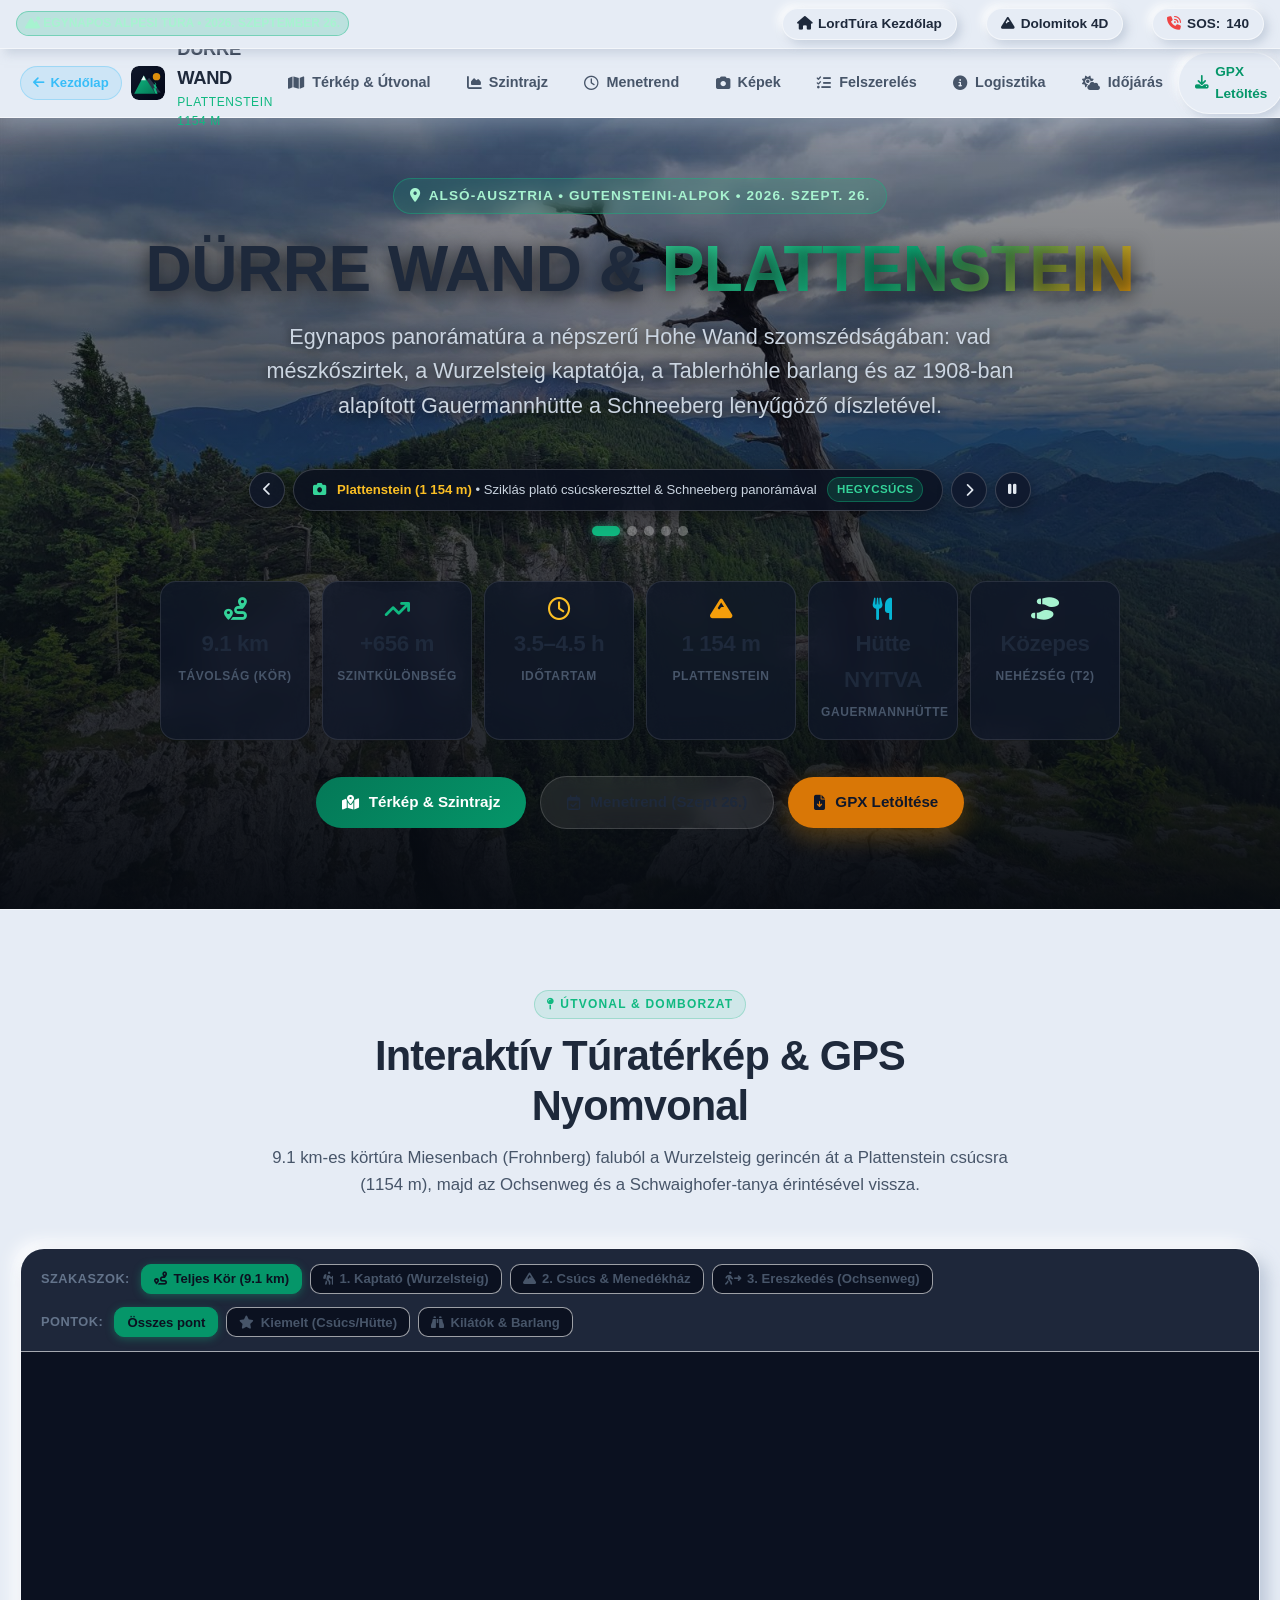
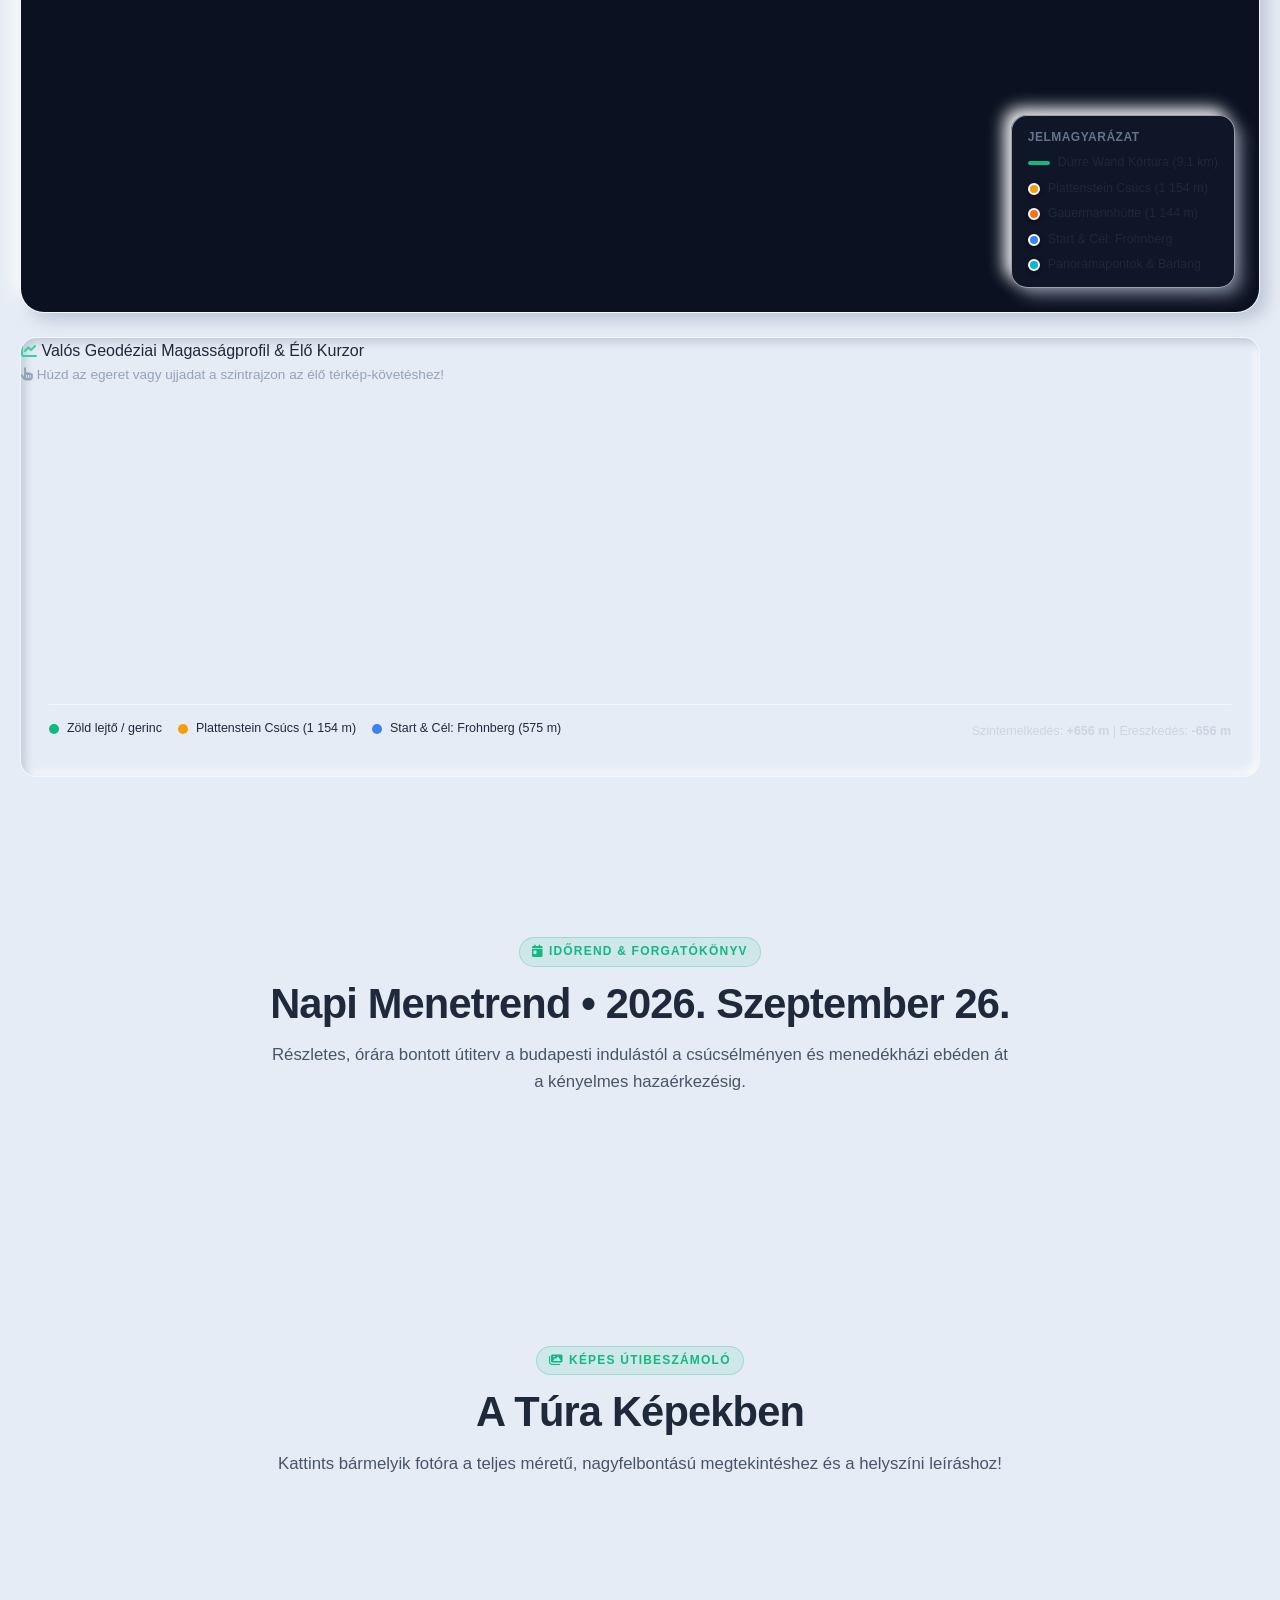
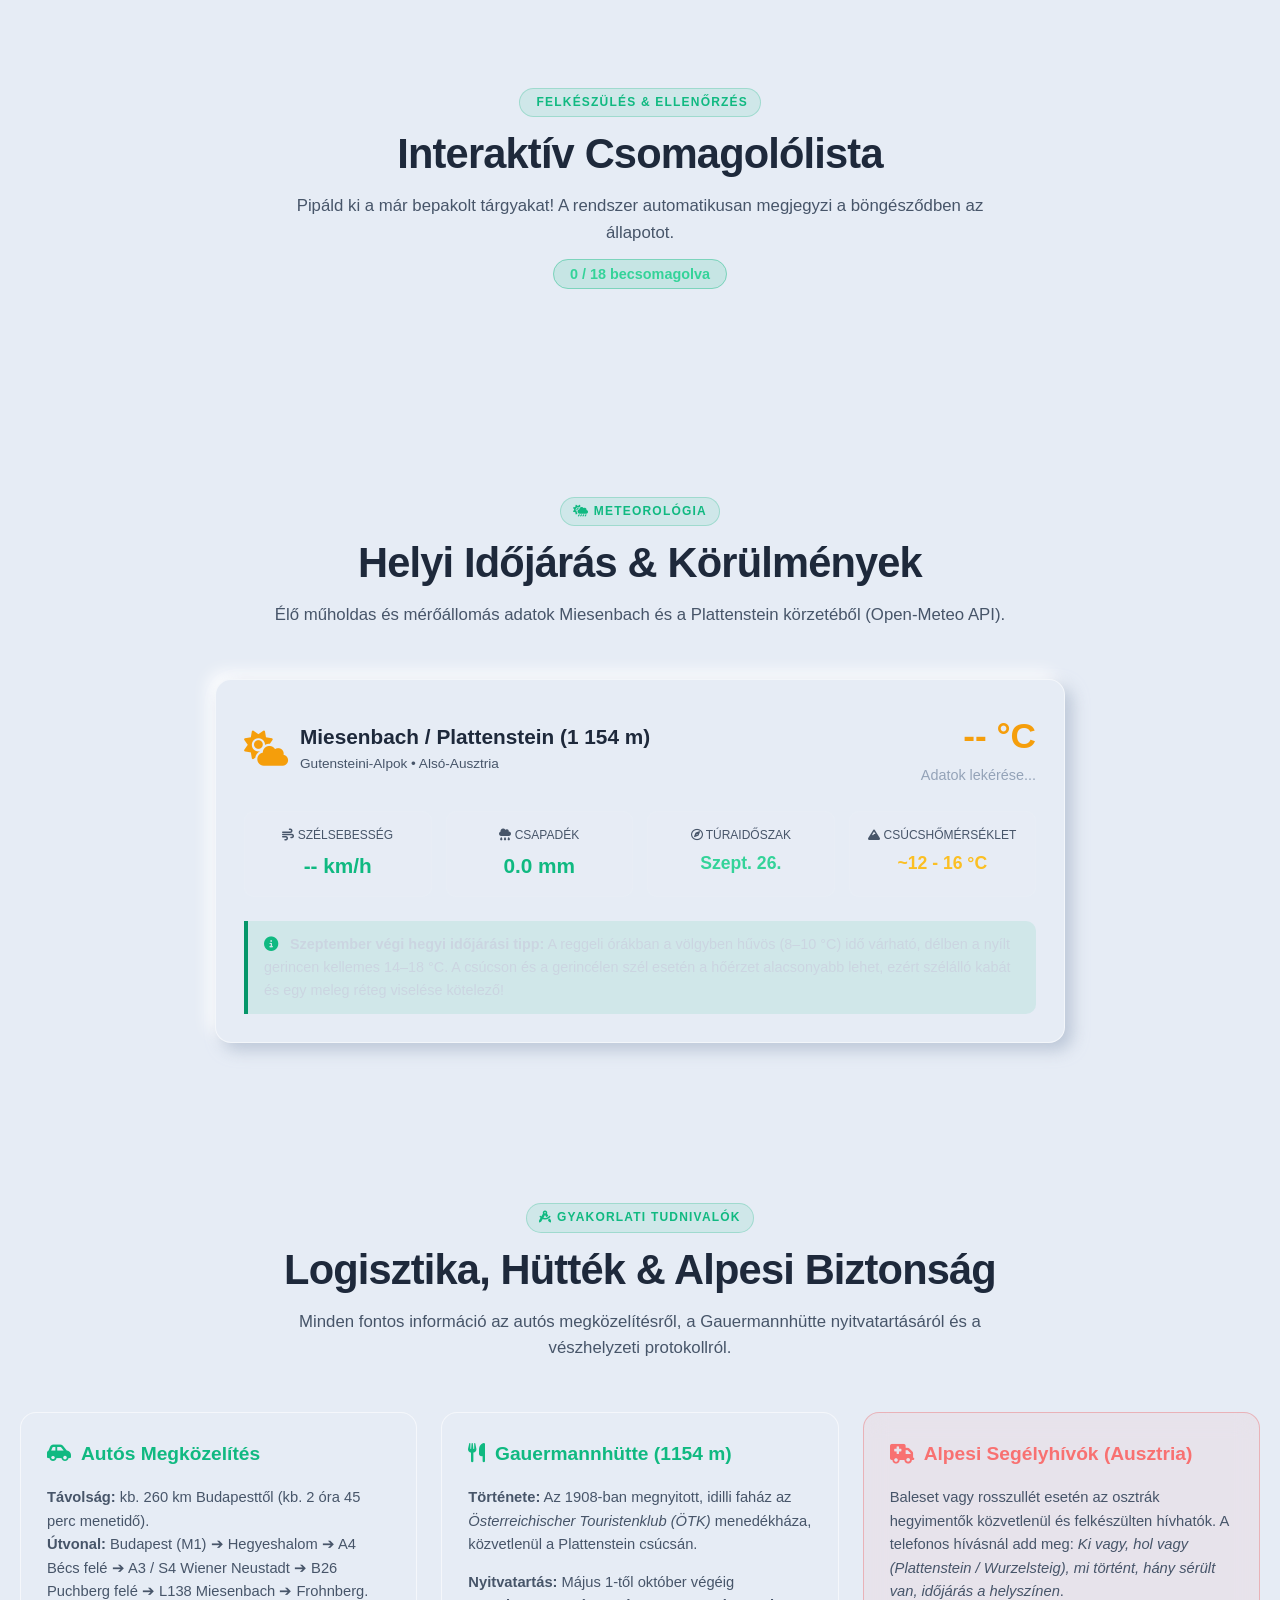
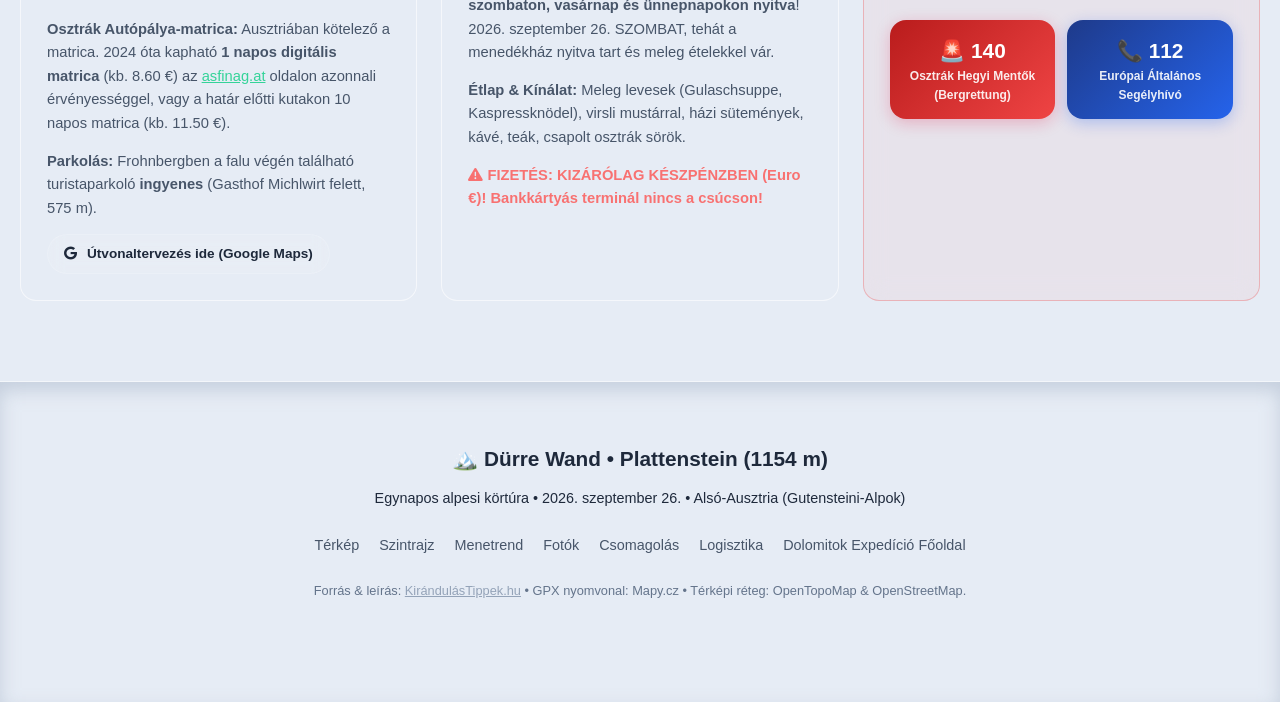
==== commit 8e95267d: "Neumorphism (Soft UI) design rendszer átállás a teljes portálon és aloldalakon" ====
--- a/durrewand/index.html
+++ b/durrewand/index.html
@@ -18,10 +18,10 @@
   <!-- Favicon -->
   <link rel="icon" type="image/svg+xml" href="favicon.svg">
 
-  <!-- Google Fonts: Inter -->
+  <!-- Google Fonts: Outfit, Inter, Space Mono -->
   <link rel="preconnect" href="https://fonts.googleapis.com">
   <link rel="preconnect" href="https://fonts.gstatic.com" crossorigin>
-  <link href="https://fonts.googleapis.com/css2?family=Inter:wght@300;400;500;600;700;800;900&display=swap" rel="stylesheet">
+  <link href="https://fonts.googleapis.com/css2?family=Outfit:wght@400;500;600;700;800;900&family=Inter:wght@400;500;600;700;800;900&family=Space+Mono:ital,wght@0,400;0,700;1,400&display=swap" rel="stylesheet">
 
   <!-- Font Awesome Icons -->
   <link rel="stylesheet" href="https://cdnjs.cloudflare.com/ajax/libs/font-awesome/6.5.1/css/all.min.css" crossorigin="anonymous">
@@ -31,6 +31,15 @@
 
   <!-- Application Stylesheet -->
   <link rel="stylesheet" href="styles.css">
+
+  <script>
+    (function(){
+      try {
+        var t = localStorage.getItem('lordtura_theme');
+        if (t === 'dark') document.documentElement.setAttribute('data-theme', 'dark');
+      } catch(e) {}
+    })();
+  </script>
 </head>
 <body>
 
@@ -85,6 +94,9 @@
         <a href="plattenstein.gpx" download="durrewand_plattenstein.gpx" class="btn-gpx-quick">
           <i class="fa-solid fa-download"></i> GPX Letöltés
         </a>
+        <button id="themeToggleBtn" class="neo-theme-toggle" aria-label="Neo-Brutalist Téma Váltó">
+          <i class="fa-solid fa-circle-half-stroke"></i> <span>MÓD</span>
+        </button>
         <button class="hamburger-btn" id="hamburgerBtn" aria-label="Menü megnyitása">
           <i class="fa-solid fa-bars"></i>
         </button>
@@ -583,6 +595,7 @@
   <script src="https://unpkg.com/leaflet@1.9.4/dist/leaflet.js" crossorigin="anonymous"></script>
 
   <!-- Application Scripts -->
+  <script src="theme.js"></script>
   <script src="data.js"></script>
   <script src="app.js"></script>
 </body>
--- a/durrewand/styles.css
+++ b/durrewand/styles.css
@@ -1,46 +1,88 @@
 /* ==========================================================================
-   DÜRRE WAND & PLATTENSTEIN TÚRA - STYLESHEET
-   Modern Alpine Dark Glassmorphism Theme (Consistent with Dolomitok Expedíció)
+   DÜRRE WAND & PLATTENSTEIN TÚRA - NEUMORPHISM / SOFT UI STYLESHEET
+   Figma 2026 Trend 8: Soft 3D Elevation • Dual Light/Dark Shadows • Tactile Wells
    ========================================================================== */
 
 :root {
-  --bg-primary: #070b12;
-  --bg-secondary: #0d1522;
-  --bg-card: rgba(15, 23, 42, 0.78);
-  --bg-card-hover: rgba(24, 37, 66, 0.88);
-  --bg-glass: rgba(13, 21, 34, 0.85);
-  --border-subtle: rgba(255, 255, 255, 0.08);
-  --border-focus: rgba(16, 185, 129, 0.4);
-  
-  --emerald-500: #10b981;
-  --emerald-400: #34d399;
-  --emerald-600: #059669;
-  --emerald-glow: rgba(16, 185, 129, 0.25);
-  
-  --amber-500: #f59e0b;
-  --amber-400: #fbbf24;
-  --amber-glow: rgba(245, 158, 11, 0.25);
-  
-  --cyan-500: #06b6d4;
-  --cyan-400: #22d3ee;
-  
-  --red-500: #ef4444;
-  --red-glow: rgba(239, 68, 68, 0.3);
-  
-  --text-primary: #f8fafc;
+  --bg-primary: #e6ecf5;
+  --bg-secondary: #e6ecf5;
+  --bg-card: #e6ecf5;
+  --bg-card-hover: #eaf0f9;
+  --bg-glass: rgba(230, 236, 245, 0.88);
+
+  --neu-shadow-dark: rgba(163, 177, 198, 0.65);
+  --neu-shadow-light: rgba(255, 255, 255, 0.95);
+  --neu-shadow-dark-sm: rgba(163, 177, 198, 0.5);
+  --neu-shadow-light-sm: rgba(255, 255, 255, 0.9);
+  --neu-border: rgba(255, 255, 255, 0.55);
+
+  --neu-inset-dark: rgba(163, 177, 198, 0.6);
+  --neu-inset-light: rgba(255, 255, 255, 0.85);
+
+  --shadow-sm: 4px 4px 10px var(--neu-shadow-dark-sm), -4px -4px 10px var(--neu-shadow-light-sm);
+  --shadow-md: 7px 7px 16px var(--neu-shadow-dark), -7px -7px 16px var(--neu-shadow-light);
+  --shadow-lg: 10px 10px 24px var(--neu-shadow-dark), -10px -10px 24px var(--neu-shadow-light);
+  --shadow-inset: inset 4px 4px 8px var(--neu-inset-dark), inset -4px -4px 8px var(--neu-inset-light);
+  --shadow-inset-sm: inset 2px 2px 5px var(--neu-inset-dark), inset -2px -2px 5px var(--neu-inset-light);
+
+  --border-subtle: rgba(255, 255, 255, 0.6);
+  --border-focus: rgba(5, 150, 105, 0.4);
+
+  --emerald-500: #059669;
+  --emerald-400: #10b981;
+  --emerald-600: #047857;
+  --emerald-glow: rgba(5, 150, 105, 0.25);
+
+  --amber-500: #d97706;
+  --amber-400: #f59e0b;
+  --amber-glow: rgba(217, 119, 6, 0.25);
+
+  --cyan-500: #0284c7;
+  --cyan-400: #0ea5e9;
+
+  --red-500: #e11d48;
+  --red-glow: rgba(225, 29, 72, 0.25);
+
+  --text-primary: #1e293b;
+  --text-secondary: #475569;
+  --text-muted: #64748b;
+
+  --font-sans: 'Outfit', 'Inter', -apple-system, BlinkMacSystemFont, 'Segoe UI', Roboto, sans-serif;
+  --font-mono: 'Space Mono', 'SF Mono', 'Courier New', monospace;
+
+  --radius-sm: 10px;
+  --radius-md: 16px;
+  --radius-lg: 24px;
+  --radius-full: 9999px;
+
+  --transition: all 0.25s cubic-bezier(0.4, 0, 0.2, 1);
+}
+
+[data-theme="dark"] {
+  --bg-primary: #181d26;
+  --bg-secondary: #181d26;
+  --bg-card: #181d26;
+  --bg-card-hover: #1c222c;
+  --bg-glass: rgba(24, 29, 38, 0.9);
+
+  --neu-shadow-dark: #0f1218;
+  --neu-shadow-light: #212834;
+  --neu-shadow-dark-sm: #11141b;
+  --neu-shadow-light-sm: #1f2531;
+  --neu-border: rgba(255, 255, 255, 0.05);
+
+  --neu-inset-dark: #0f1218;
+  --neu-inset-light: #212834;
+
+  --shadow-sm: 4px 4px 10px var(--neu-shadow-dark-sm), -4px -4px 10px var(--neu-shadow-light-sm);
+  --shadow-md: 7px 7px 18px var(--neu-shadow-dark), -7px -7px 18px var(--neu-shadow-light);
+  --shadow-lg: 11px 11px 26px var(--neu-shadow-dark), -11px -11px 26px var(--neu-shadow-light);
+  --shadow-inset: inset 4px 4px 8px var(--neu-inset-dark), inset -4px -4px 8px var(--neu-inset-light);
+  --shadow-inset-sm: inset 2px 2px 5px var(--neu-inset-dark), inset -2px -2px 5px var(--neu-inset-light);
+
+  --text-primary: #f1f5f9;
   --text-secondary: #94a3b8;
   --text-muted: #64748b;
-  
-  --font-sans: 'Inter', -apple-system, BlinkMacSystemFont, 'Segoe UI', Roboto, Helvetica, Arial, sans-serif;
-  --radius-sm: 8px;
-  --radius-md: 14px;
-  --radius-lg: 20px;
-  --radius-full: 9999px;
-  
-  --shadow-sm: 0 2px 8px rgba(0, 0, 0, 0.25);
-  --shadow-md: 0 8px 24px rgba(0, 0, 0, 0.35);
-  --shadow-lg: 0 16px 40px rgba(0, 0, 0, 0.5);
-  --shadow-emerald: 0 8px 25px rgba(16, 185, 129, 0.25);
 }
 
 *, *::before, *::after {
@@ -56,16 +98,14 @@
 
 body {
   font-family: var(--font-sans);
-  background-color: var(--bg-primary);
-  color: var(--text-primary);
+  background-color: var(--bg-primary) !important;
+  color: var(--text-primary) !important;
   line-height: 1.6;
   overflow-x: hidden;
   -webkit-font-smoothing: antialiased;
-}
-
-/* ==========================================================================
-   CROSS-PROJECT BANNER (TOP ALERT)
-   ========================================================================== */
+  background-image: none !important;
+}
+
 .top-cross-bar {
   background: linear-gradient(90deg, #064e3b, #0f172a 40%, #1e1b4b 100%);
   border-bottom: 1px solid rgba(16, 185, 129, 0.2);
@@ -1934,3 +1974,138 @@
   }
 }
 
+
+/* ==========================================================================
+   NEUMORPHISM / SOFT UI OVERRIDES FOR DÜRRE WAND
+   ========================================================================== */
+.top-cross-bar {
+  background: var(--bg-primary) !important;
+  color: var(--text-primary) !important;
+  border-bottom: 1px solid var(--neu-border) !important;
+  box-shadow: var(--shadow-sm) !important;
+}
+.top-cross-bar a {
+  color: var(--text-primary) !important;
+  border: 1px solid var(--neu-border) !important;
+  background: var(--bg-primary) !important;
+  padding: 4px 14px !important;
+  border-radius: var(--radius-full) !important;
+  box-shadow: var(--shadow-sm) !important;
+  font-weight: 700 !important;
+}
+.top-cross-bar a:hover {
+  box-shadow: 6px 6px 14px var(--neu-shadow-dark), -6px -6px 14px var(--neu-shadow-light) !important;
+  color: var(--emerald-500) !important;
+}
+
+.main-nav {
+  background: var(--bg-glass) !important;
+  border-bottom: 1px solid var(--neu-border) !important;
+  box-shadow: 0 8px 24px var(--neu-shadow-dark-sm) !important;
+  backdrop-filter: blur(14px) !important;
+}
+.nav-link {
+  color: var(--text-secondary) !important;
+  font-weight: 600 !important;
+  padding: 0.45rem 0.95rem !important;
+  border-radius: var(--radius-full) !important;
+  transition: var(--transition) !important;
+}
+.nav-link:hover {
+  background: var(--bg-primary) !important;
+  box-shadow: var(--shadow-sm) !important;
+  color: var(--emerald-500) !important;
+}
+.nav-link.active {
+  background: var(--bg-primary) !important;
+  color: var(--emerald-500) !important;
+  box-shadow: var(--shadow-inset) !important;
+  font-weight: 800 !important;
+}
+
+.btn-gpx-quick {
+  background: var(--bg-primary) !important;
+  color: var(--emerald-500) !important;
+  border: 1px solid var(--neu-border) !important;
+  box-shadow: var(--shadow-sm) !important;
+  border-radius: var(--radius-full) !important;
+  font-weight: 700 !important;
+  transition: var(--transition) !important;
+}
+.btn-gpx-quick:hover {
+  box-shadow: 6px 6px 14px var(--neu-shadow-dark), -6px -6px 14px var(--neu-shadow-light) !important;
+  color: var(--emerald-400) !important;
+}
+.btn-gpx-quick:active {
+  box-shadow: var(--shadow-inset-sm) !important;
+}
+
+.hero {
+  border-bottom: 1px solid var(--neu-border) !important;
+}
+.hero-title {
+  font-weight: 900 !important;
+  letter-spacing: -0.5px !important;
+}
+.stat-pill {
+  background: var(--bg-card) !important;
+  border: 1px solid var(--neu-border) !important;
+  box-shadow: var(--shadow-sm) !important;
+  color: var(--text-primary) !important;
+  font-weight: 700 !important;
+  border-radius: var(--radius-full) !important;
+  padding: 0.45rem 1rem !important;
+}
+
+.trail-card, .elevation-card, .schedule-card, .packing-card, .weather-card, .logistics-card {
+  background: var(--bg-card) !important;
+  border: 1px solid var(--neu-border) !important;
+  box-shadow: var(--shadow-md) !important;
+  border-radius: var(--radius-md) !important;
+  color: var(--text-primary) !important;
+  transition: var(--transition) !important;
+}
+.trail-card:hover, .elevation-card:hover, .schedule-card:hover, .packing-card:hover, .weather-card:hover, .logistics-card:hover {
+  box-shadow: var(--shadow-lg) !important;
+  transform: translateY(-2px) !important;
+}
+
+.elevation-card {
+  box-shadow: var(--shadow-inset) !important;
+}
+
+.map-wrapper {
+  border: 1px solid var(--neu-border) !important;
+  box-shadow: var(--shadow-lg) !important;
+  border-radius: var(--radius-lg) !important;
+  overflow: hidden !important;
+}
+
+.gallery-grid img {
+  border: 1px solid var(--neu-border) !important;
+  box-shadow: var(--shadow-sm) !important;
+  border-radius: var(--radius-md) !important;
+  transition: var(--transition) !important;
+}
+.gallery-grid img:hover {
+  box-shadow: var(--shadow-md) !important;
+  transform: scale(1.02) !important;
+}
+
+.mobile-bottom-nav {
+  background: var(--bg-secondary) !important;
+  border-top: 1px solid var(--neu-border) !important;
+  box-shadow: 0 -8px 24px var(--neu-shadow-dark-sm) !important;
+}
+.bottom-nav-item.active {
+  background: var(--bg-secondary) !important;
+  color: var(--emerald-500) !important;
+  box-shadow: var(--shadow-inset-sm) !important;
+}
+
+.footer {
+  background: var(--bg-secondary) !important;
+  color: var(--text-primary) !important;
+  border-top: 1px solid var(--neu-border) !important;
+  box-shadow: inset 0 8px 18px var(--neu-shadow-dark-sm) !important;
+}
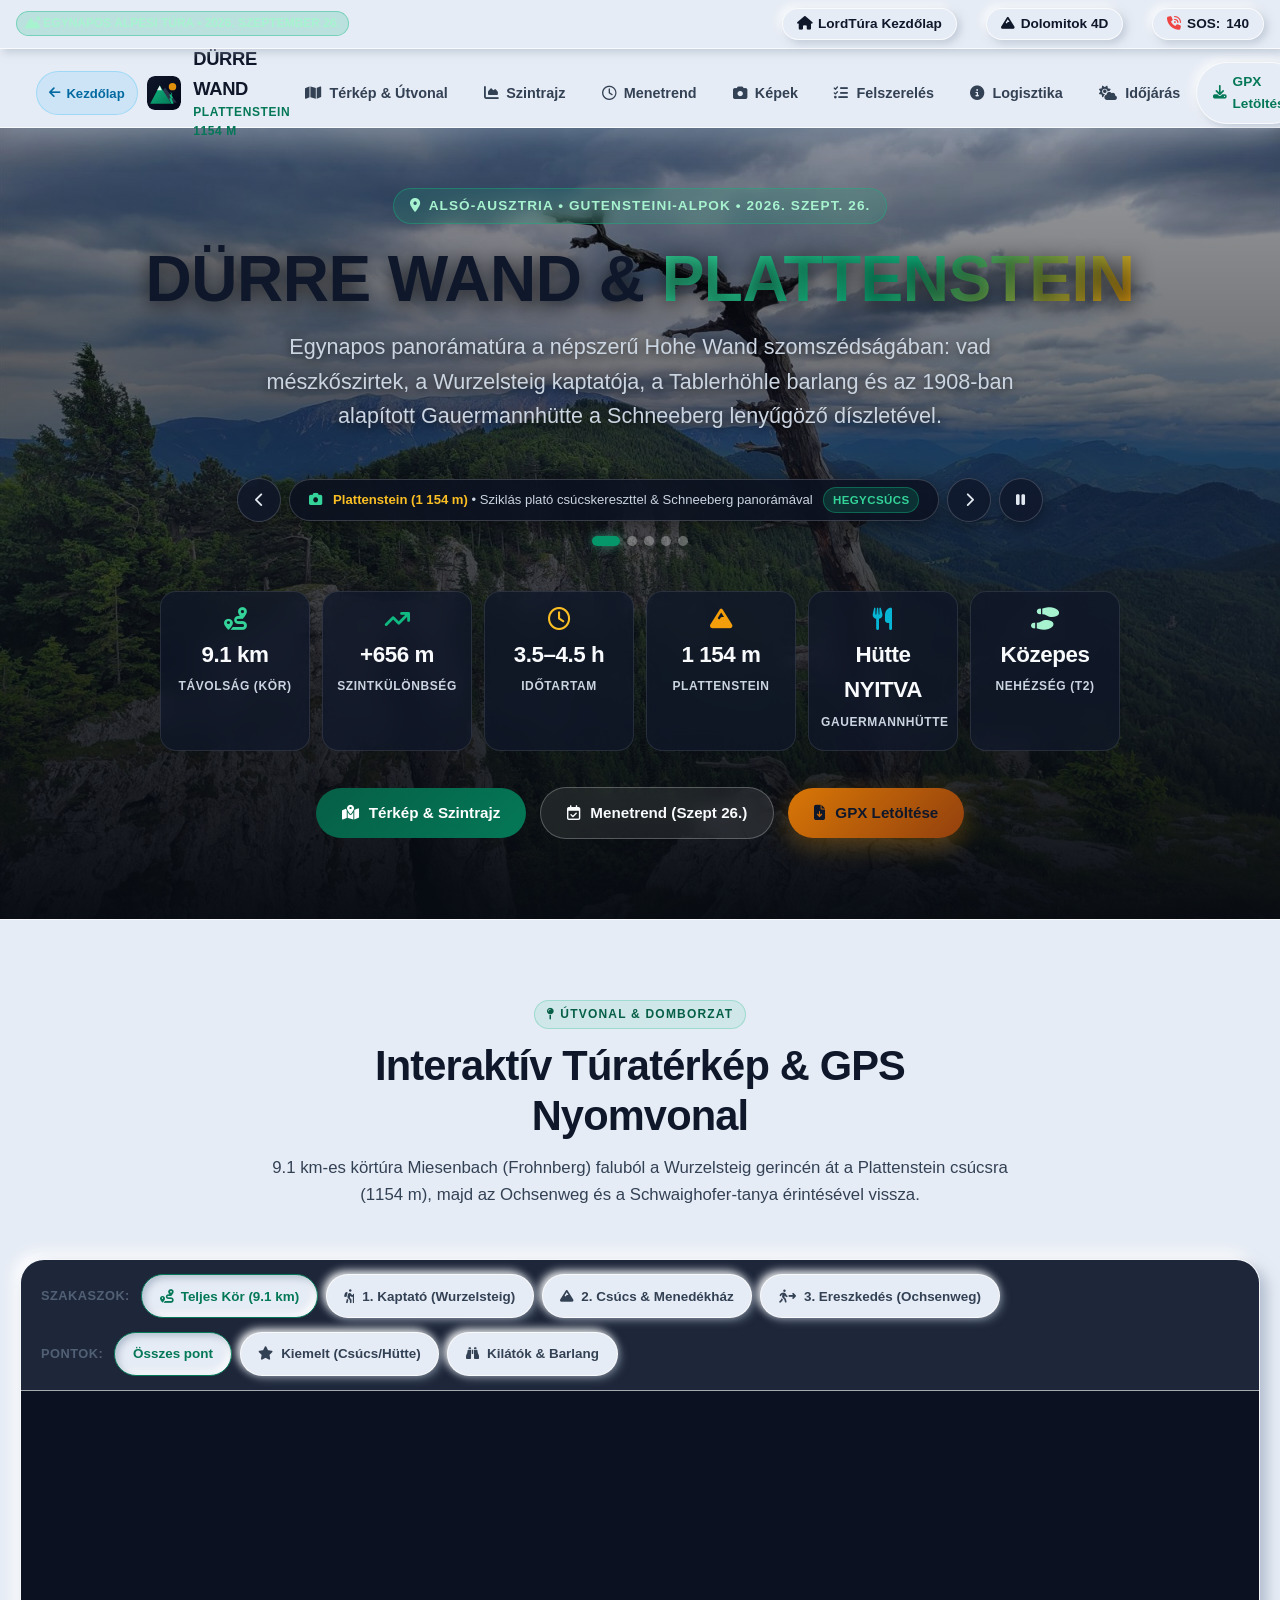
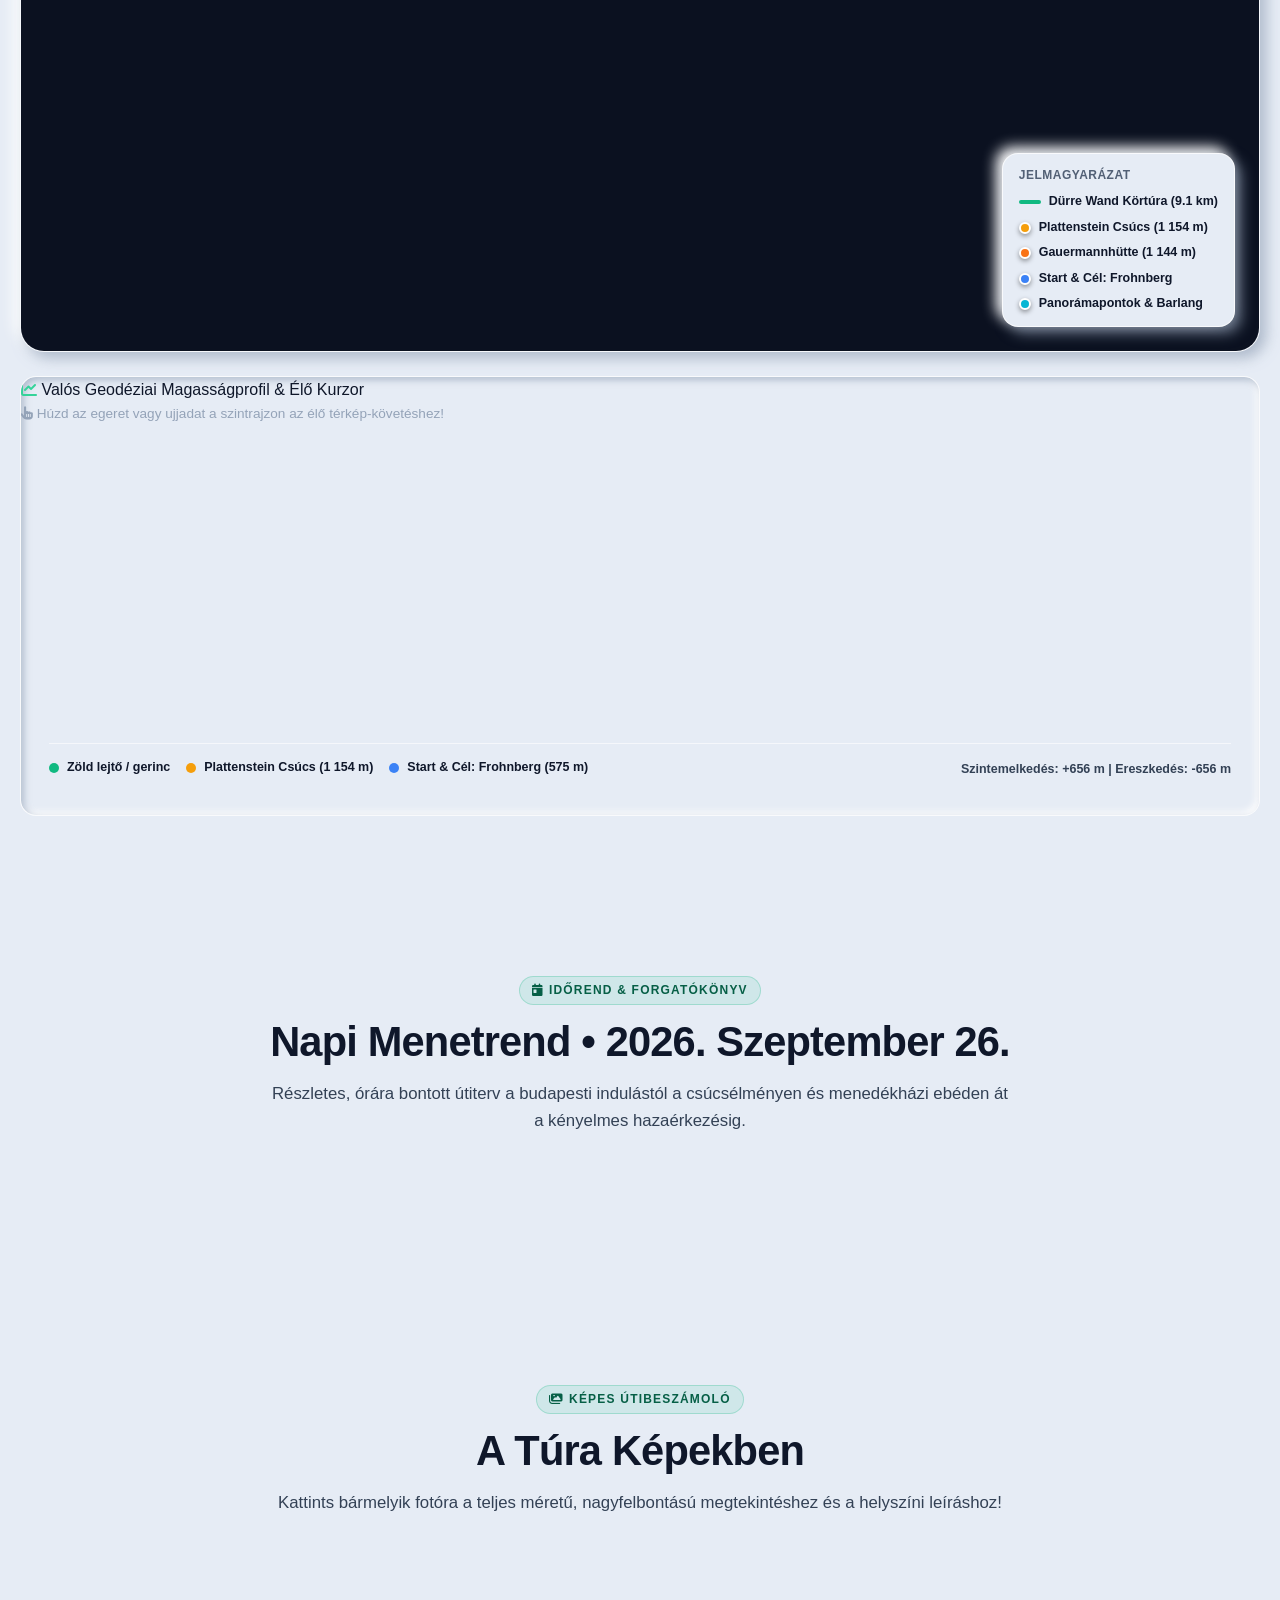
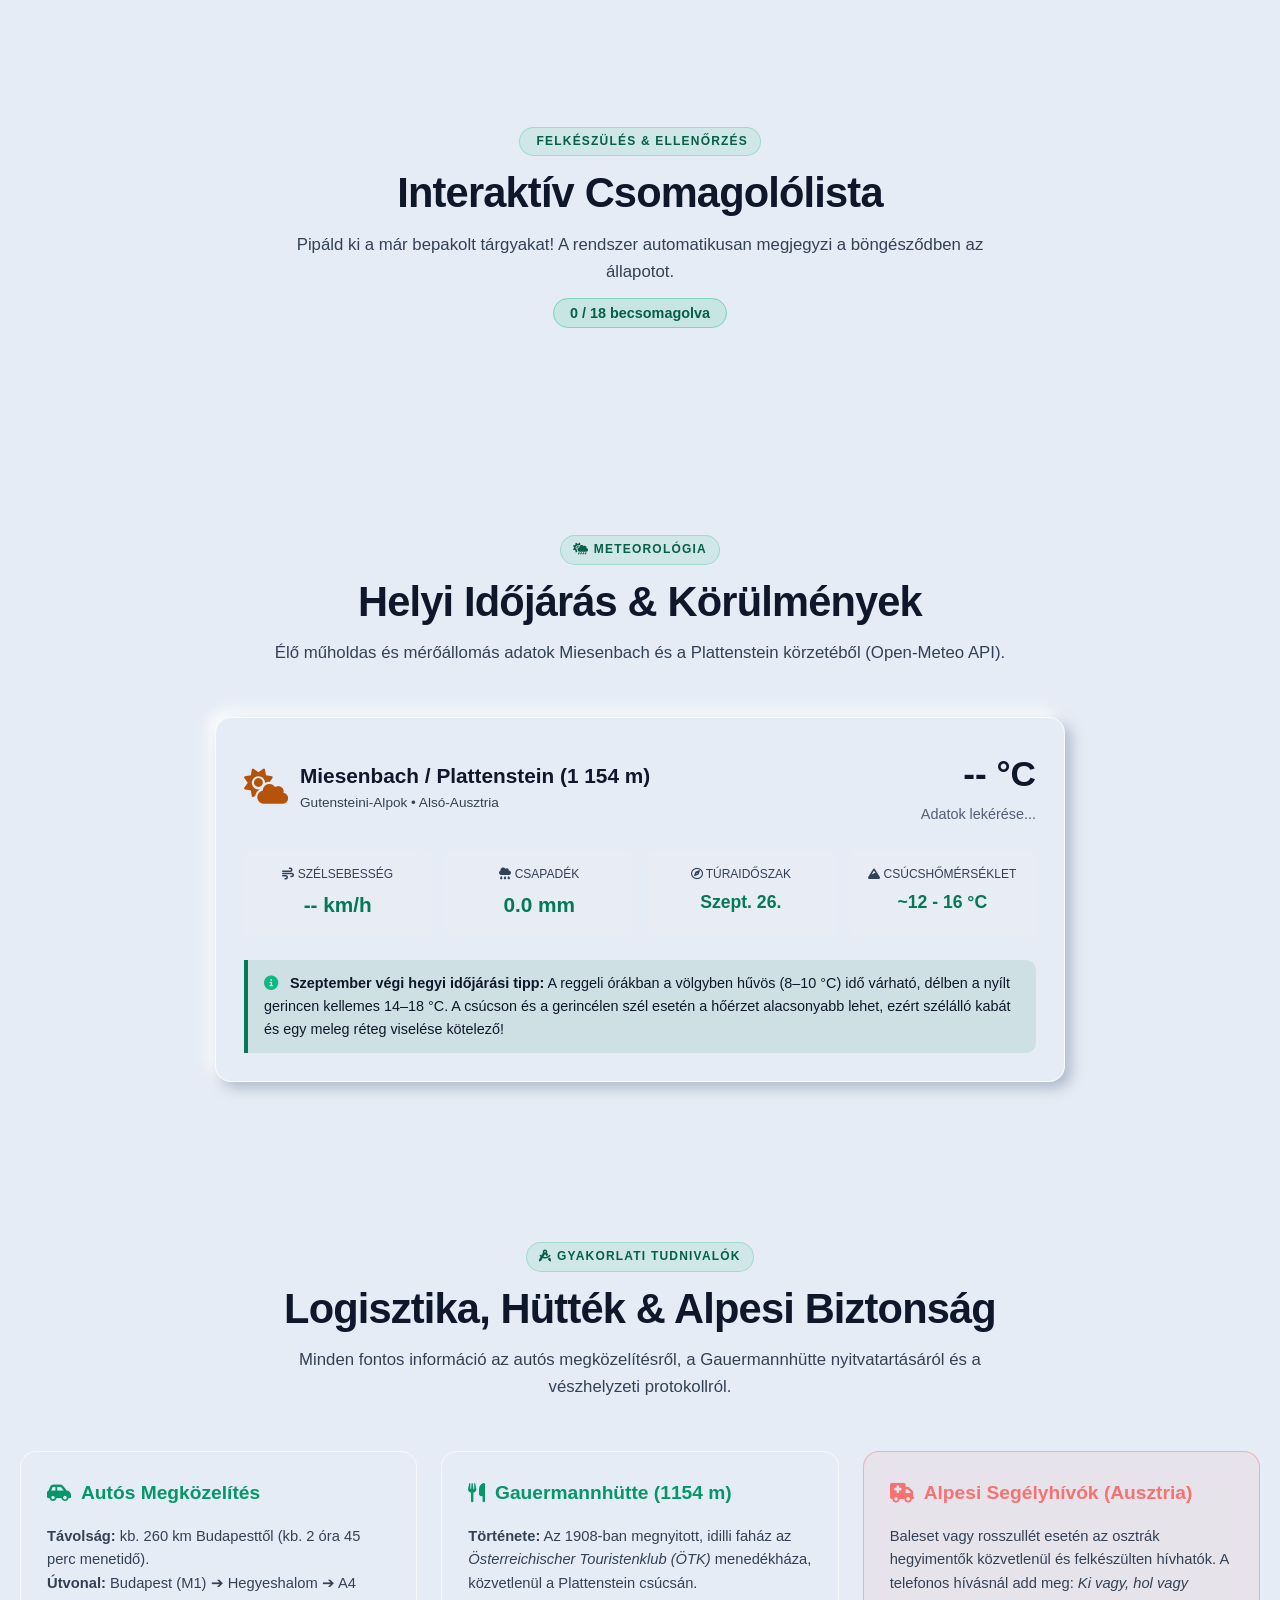
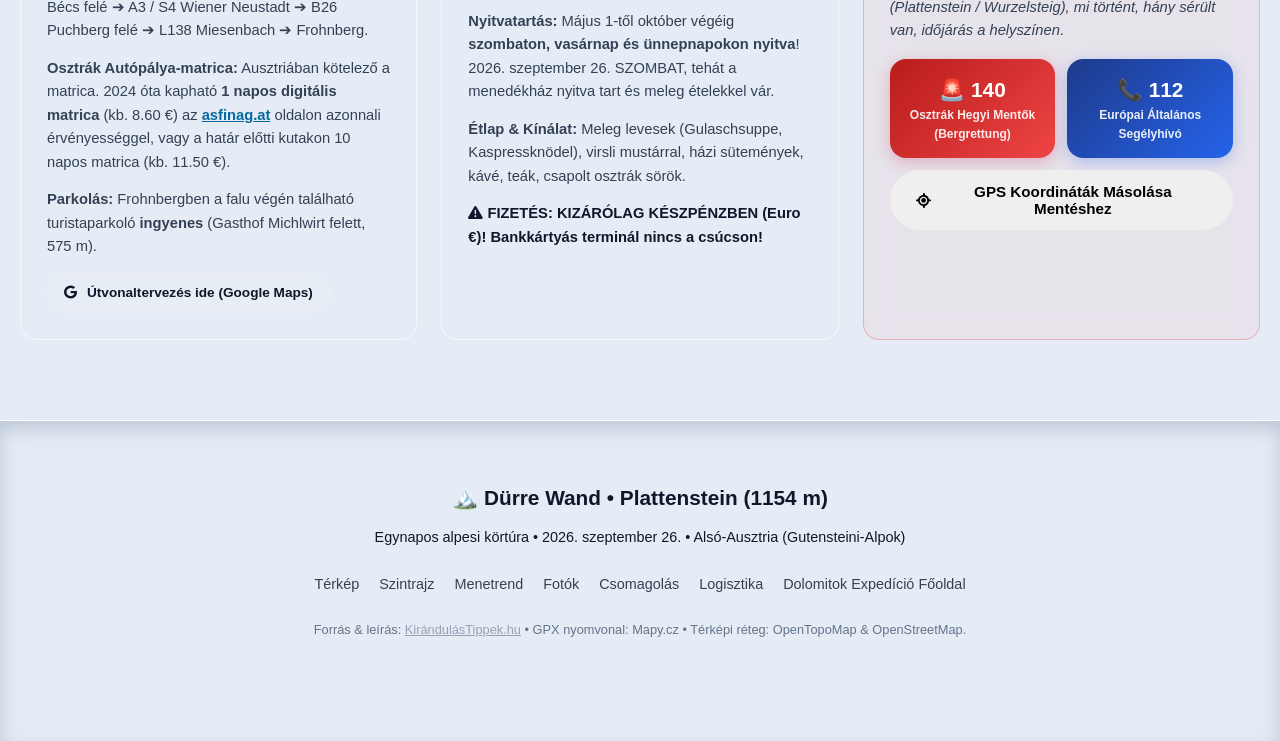
==== commit ebd530f6: "UI/UX Neumorphic contrast and mobile ergonomics refinement" ====
--- a/durrewand/index.html
+++ b/durrewand/index.html
@@ -67,7 +67,7 @@
   <nav class="main-nav" id="mainNav">
     <div class="nav-container">
       <div style="display:flex;align-items:center;gap:0.6rem;">
-        <a href="../index.html" class="nav-home-btn" title="Vissza a LordTúra Kezdőlapra" style="display:inline-flex;align-items:center;gap:0.4rem;padding:0.35rem 0.75rem;background:rgba(56,189,248,0.15);color:#38bdf8;border:1px solid rgba(56,189,248,0.3);border-radius:9999px;text-decoration:none;font-size:0.82rem;font-weight:600;">
+        <a href="../index.html" class="nav-home-btn" title="Vissza a LordTúra Kezdőlapra" style="display:inline-flex;align-items:center;gap:0.4rem;padding:0.35rem 0.75rem;background:rgba(56,189,248,0.15);color:var(--accent-blue);font-weight:700;min-height:44px;border:1px solid rgba(56,189,248,0.3);border-radius:9999px;text-decoration:none;font-size:0.82rem;">
           <i class="fa-solid fa-arrow-left"></i>
           <span>Kezdőlap</span>
         </a>
@@ -94,7 +94,7 @@
         <a href="plattenstein.gpx" download="durrewand_plattenstein.gpx" class="btn-gpx-quick">
           <i class="fa-solid fa-download"></i> GPX Letöltés
         </a>
-        <button id="themeToggleBtn" class="neo-theme-toggle" aria-label="Neo-Brutalist Téma Váltó">
+        <button id="themeToggleBtn" class="neo-theme-toggle" aria-label="Neumorphic Soft UI Téma Váltó">
           <i class="fa-solid fa-circle-half-stroke"></i> <span>MÓD</span>
         </button>
         <button class="hamburger-btn" id="hamburgerBtn" aria-label="Menü megnyitása">
@@ -313,7 +313,7 @@
                 <span>Start & Cél: Frohnberg (575 m)</span>
               </div>
               <div class="legend-item" style="margin-left: auto;">
-                <span style="color: #cbd5e1;">Szintemelkedés: <strong>+656 m</strong> | Ereszkedés: <strong>-656 m</strong></span>
+                <span style="color: var(--text-secondary);">Szintemelkedés: <strong>+656 m</strong> | Ereszkedés: <strong>-656 m</strong></span>
               </div>
             </div>
           </div>
@@ -366,7 +366,7 @@
           Pipáld ki a már bepakolt tárgyakat! A rendszer automatikusan megjegyzi a böngésződben az állapotot.
         </p>
         <div style="margin-top: 14px;">
-          <span class="badge" id="packedCount" style="background: rgba(16,185,129,0.15); border: 1px solid rgba(16,185,129,0.4); color: #34d399; padding: 6px 16px; border-radius: 999px; font-weight: 700; font-size: 0.9rem;">
+          <span class="badge" id="packedCount" style="background: rgba(16,185,129,0.15); border: 1px solid rgba(16,185,129,0.4); color: var(--emerald-600); padding: 6px 16px; border-radius: 999px; font-weight: 700; font-size: 0.9rem;">
             0 / 18 becsomagolva
           </span>
         </div>
@@ -399,8 +399,8 @@
             </div>
           </div>
           <div style="text-align: right;">
-            <div id="liveTemp" style="font-size: 2.2rem; font-weight: 900; color: #f59e0b;">-- °C</div>
-            <div id="liveDesc" style="color: #94a3b8; font-size: 0.9rem;">Adatok lekérése...</div>
+            <div id="liveTemp" style="font-size: 2.2rem; font-weight: 900; color: var(--accent-yellow);">-- °C</div>
+            <div id="liveDesc" style="color: var(--text-muted); font-size: 0.9rem;">Adatok lekérése...</div>
           </div>
         </div>
 
@@ -415,11 +415,11 @@
           </div>
           <div class="wstat-box">
             <div class="lbl"><i class="fa-regular fa-compass"></i> Túraidőszak</div>
-            <div class="val" style="font-size: 1.1rem; color: #34d399;">Szept. 26.</div>
+            <div class="val" style="font-size: 1.1rem; color: var(--emerald-600); font-weight: 700;">Szept. 26.</div>
           </div>
           <div class="wstat-box">
             <div class="lbl"><i class="fa-solid fa-mountain"></i> Csúcshőmérséklet</div>
-            <div class="val" style="font-size: 1.1rem; color: #fbbf24;">~12 - 16 °C</div>
+            <div class="val" style="font-size: 1.1rem; color: var(--accent-yellow); font-weight: 700;">~12 - 16 °C</div>
           </div>
         </div>
 
@@ -453,7 +453,7 @@
             <strong>Útvonal:</strong> Budapest (M1) ➔ Hegyeshalom ➔ A4 Bécs felé ➔ A3 / S4 Wiener Neustadt ➔ B26 Puchberg felé ➔ L138 Miesenbach ➔ Frohnberg.
           </p>
           <p>
-            <strong>Osztrák Autópálya-matrica:</strong> Ausztriában kötelező a matrica. 2024 óta kapható <strong>1 napos digitális matrica</strong> (kb. 8.60 €) az <a href="https://shop.asfinag.at" target="_blank" rel="noopener" style="color: #34d399;">asfinag.at</a> oldalon azonnali érvényességgel, vagy a határ előtti kutakon 10 napos matrica (kb. 11.50 €).
+            <strong>Osztrák Autópálya-matrica:</strong> Ausztriában kötelező a matrica. 2024 óta kapható <strong>1 napos digitális matrica</strong> (kb. 8.60 €) az <a href="https://shop.asfinag.at" target="_blank" rel="noopener" style="color: var(--accent-blue); font-weight: 600;">asfinag.at</a> oldalon azonnali érvényességgel, vagy a határ előtti kutakon 10 napos matrica (kb. 11.50 €).
           </p>
           <p>
             <strong>Parkolás:</strong> Frohnbergben a falu végén található turistaparkoló <strong>ingyenes</strong> (Gasthof Michlwirt felett, 575 m).
@@ -479,7 +479,7 @@
           <p>
             <strong>Étlap & Kínálat:</strong> Meleg levesek (Gulaschsuppe, Kaspressknödel), virsli mustárral, házi sütemények, kávé, teák, csapolt osztrák sörök.
           </p>
-          <p style="color: #f87171; font-weight: 700;">
+          <p style="color: var(--climber-color); font-weight: 700;">
             <i class="fa-solid fa-triangle-exclamation"></i> FIZETÉS: KIZÁRÓLAG KÉSZPÉNZBEN (Euro €)! Bankkártyás terminál nincs a csúcson!
           </p>
         </div>
@@ -503,6 +503,9 @@
               <span>Európai Általános<br>Segélyhívó</span>
             </a>
           </div>
+          <button type="button" class="btn" onclick="copyCurrentGpsLocation()" style="min-height: 44px; width: 100%; margin-top: 0.75rem; display: inline-flex; align-items: center; justify-content: center; gap: 0.5rem; font-weight: 700;">
+            <i class="fa-solid fa-location-crosshairs"></i><span>GPS Koordináták Másolása Mentéshez</span>
+          </button>
         </div>
       </div>
     </section>
@@ -540,12 +543,12 @@
       <li><a href="#logisztika" class="drawer-link"><i class="fa-solid fa-circle-info"></i> Logisztika</a></li>
       <li><a href="#idojaras" class="drawer-link"><i class="fa-solid fa-cloud-sun"></i> Időjárás</a></li>
       <li style="margin-top: 14px; border-top: 1px solid rgba(255,255,255,0.1); padding-top: 14px;">
-        <a href="/" class="drawer-link" style="color: #34d399;"><i class="fa-solid fa-arrow-left"></i> Dolomitok Expedíció</a>
+        <a href="../dolomitok.html" class="drawer-link" style="color: var(--hiker-color); font-weight: 700;"><i class="fa-solid fa-arrow-left"></i> Dolomitok Expedíció</a>
       </li>
     </ul>
 
     <div style="margin-top: auto; padding-top: 20px;">
-      <a href="tel:140" style="display: flex; align-items: center; justify-content: center; gap: 8px; background: #ef4444; color: #fff; padding: 12px; border-radius: 10px; text-decoration: none; font-weight: 800;">
+      <a href="tel:140" style="display: flex; align-items: center; justify-content: center; gap: 8px; background: #be123c; color: #fff; min-height: 44px; padding: 12px; border-radius: 10px; text-decoration: none; font-weight: 800;">
         <i class="fa-solid fa-phone"></i> Hegyi Mentők: 140
       </a>
     </div>
@@ -559,7 +562,8 @@
     <a href="#szintrajz" class="mb-btn"><i class="fa-solid fa-chart-line"></i><span>Szintrajz</span></a>
     <a href="#menetrend" class="mb-btn"><i class="fa-regular fa-clock"></i><span>Menetrend</span></a>
     <a href="#felszereles" class="mb-btn"><i class="fa-solid fa-list-check"></i><span>Pakolás</span></a>
-    <a href="plattenstein.gpx" download="durrewand.gpx" class="mb-btn" style="color: #10b981;"><i class="fa-solid fa-download"></i><span>GPX</span></a>
+    <a href="tel:140" class="mb-btn mb-btn-sos" style="color:#ffffff;background:#be123c;border-radius:var(--radius-sm);padding:4px 8px;font-weight:800;" title="Osztrák Hegyimentők 140"><i class="fa-solid fa-phone-volume"></i><span>SOS 140</span></a>
+    <a href="plattenstein.gpx" download="durrewand.gpx" class="mb-btn" style="color: var(--hiker-color);"><i class="fa-solid fa-download"></i><span>GPX</span></a>
   </nav>
 
   <!-- Lebegő Gomb: Gyors ugrás a térképhez / tetejére -->
@@ -582,7 +586,7 @@
         <li><a href="#fotok">Fotók</a></li>
         <li><a href="#felszereles">Csomagolás</a></li>
         <li><a href="#logisztika">Logisztika</a></li>
-        <li><a href="/">Dolomitok Expedíció Főoldal</a></li>
+        <li><a href="../dolomitok.html">Dolomitok Expedíció Főoldal</a></li>
       </ul>
 
       <p style="font-size: 0.8rem; color: #64748b; margin-top: 16px;">
--- a/durrewand/styles.css
+++ b/durrewand/styles.css
@@ -6,46 +6,48 @@
 :root {
   --bg-primary: #e6ecf5;
   --bg-secondary: #e6ecf5;
+  --bg-surface: #e6ecf5;
   --bg-card: #e6ecf5;
   --bg-card-hover: #eaf0f9;
-  --bg-glass: rgba(230, 236, 245, 0.88);
-
-  --neu-shadow-dark: rgba(163, 177, 198, 0.65);
-  --neu-shadow-light: rgba(255, 255, 255, 0.95);
-  --neu-shadow-dark-sm: rgba(163, 177, 198, 0.5);
-  --neu-shadow-light-sm: rgba(255, 255, 255, 0.9);
-  --neu-border: rgba(255, 255, 255, 0.55);
-
-  --neu-inset-dark: rgba(163, 177, 198, 0.6);
-  --neu-inset-light: rgba(255, 255, 255, 0.85);
-
-  --shadow-sm: 4px 4px 10px var(--neu-shadow-dark-sm), -4px -4px 10px var(--neu-shadow-light-sm);
-  --shadow-md: 7px 7px 16px var(--neu-shadow-dark), -7px -7px 16px var(--neu-shadow-light);
-  --shadow-lg: 10px 10px 24px var(--neu-shadow-dark), -10px -10px 24px var(--neu-shadow-light);
-  --shadow-inset: inset 4px 4px 8px var(--neu-inset-dark), inset -4px -4px 8px var(--neu-inset-light);
+  --bg-glass: rgba(230, 236, 245, 0.92);
+
+  --neu-shadow-dark: rgba(148, 163, 184, 0.70);
+  --neu-shadow-light: rgba(255, 255, 255, 1.0);
+  --neu-shadow-dark-sm: rgba(148, 163, 184, 0.50);
+  --neu-shadow-light-sm: rgba(255, 255, 255, 0.95);
+  --neu-border: rgba(255, 255, 255, 0.75);
+
+  --neu-inset-dark: rgba(148, 163, 184, 0.65);
+  --neu-inset-light: rgba(255, 255, 255, 0.95);
+
+  --shadow-sm: 3px 3px 8px var(--neu-shadow-dark-sm), -3px -3px 8px var(--neu-shadow-light-sm);
+  --shadow-md: 6px 6px 14px var(--neu-shadow-dark), -6px -6px 14px var(--neu-shadow-light);
+  --shadow-lg: 10px 10px 22px var(--neu-shadow-dark), -10px -10px 22px var(--neu-shadow-light);
+  --shadow-inset: inset 3px 3px 7px var(--neu-inset-dark), inset -3px -3px 7px var(--neu-inset-light);
   --shadow-inset-sm: inset 2px 2px 5px var(--neu-inset-dark), inset -2px -2px 5px var(--neu-inset-light);
 
   --border-subtle: rgba(255, 255, 255, 0.6);
-  --border-focus: rgba(5, 150, 105, 0.4);
-
-  --emerald-500: #059669;
-  --emerald-400: #10b981;
-  --emerald-600: #047857;
-  --emerald-glow: rgba(5, 150, 105, 0.25);
-
-  --amber-500: #d97706;
-  --amber-400: #f59e0b;
-  --amber-glow: rgba(217, 119, 6, 0.25);
-
-  --cyan-500: #0284c7;
-  --cyan-400: #0ea5e9;
-
-  --red-500: #e11d48;
-  --red-glow: rgba(225, 29, 72, 0.25);
-
-  --text-primary: #1e293b;
-  --text-secondary: #475569;
-  --text-muted: #64748b;
+  --border-focus: rgba(4, 120, 87, 0.4);
+
+  --emerald-500: #047857;
+  --emerald-400: #059669;
+  --emerald-600: #065f46;
+  --emerald-glow: rgba(4, 120, 87, 0.25);
+
+  --amber-500: #92400e;
+  --amber-400: #b45309;
+  --amber-glow: rgba(146, 64, 14, 0.25);
+
+  --cyan-500: #0369a1;
+  --cyan-400: #0284c7;
+  --accent-blue: #0369a1;
+
+  --red-500: #be123c;
+  --red-glow: rgba(190, 18, 60, 0.25);
+
+  --text-primary: #0f172a;
+  --text-secondary: #334155;
+  --text-muted: #526075;
 
   --font-sans: 'Outfit', 'Inter', -apple-system, BlinkMacSystemFont, 'Segoe UI', Roboto, sans-serif;
   --font-mono: 'Space Mono', 'SF Mono', 'Courier New', monospace;
@@ -59,30 +61,40 @@
 }
 
 [data-theme="dark"] {
-  --bg-primary: #181d26;
-  --bg-secondary: #181d26;
+  --bg-primary: #141820;
+  --bg-secondary: #141820;
+  --bg-surface: #141820;
   --bg-card: #181d26;
-  --bg-card-hover: #1c222c;
-  --bg-glass: rgba(24, 29, 38, 0.9);
-
-  --neu-shadow-dark: #0f1218;
-  --neu-shadow-light: #212834;
-  --neu-shadow-dark-sm: #11141b;
-  --neu-shadow-light-sm: #1f2531;
-  --neu-border: rgba(255, 255, 255, 0.05);
-
-  --neu-inset-dark: #0f1218;
-  --neu-inset-light: #212834;
-
-  --shadow-sm: 4px 4px 10px var(--neu-shadow-dark-sm), -4px -4px 10px var(--neu-shadow-light-sm);
-  --shadow-md: 7px 7px 18px var(--neu-shadow-dark), -7px -7px 18px var(--neu-shadow-light);
-  --shadow-lg: 11px 11px 26px var(--neu-shadow-dark), -11px -11px 26px var(--neu-shadow-light);
-  --shadow-inset: inset 4px 4px 8px var(--neu-inset-dark), inset -4px -4px 8px var(--neu-inset-light);
-  --shadow-inset-sm: inset 2px 2px 5px var(--neu-inset-dark), inset -2px -2px 5px var(--neu-inset-light);
-
-  --text-primary: #f1f5f9;
+  --bg-card-hover: #1f2532;
+  --bg-glass: rgba(20, 24, 32, 0.92);
+
+  --neu-shadow-dark: #080a0f;
+  --neu-shadow-light: #202735;
+  --neu-shadow-dark-sm: #0a0d14;
+  --neu-shadow-light-sm: #1d2330;
+  --neu-border: rgba(255, 255, 255, 0.08);
+
+  --neu-inset-dark: #080a0f;
+  --neu-inset-light: #202735;
+
+  --shadow-sm: 3px 3px 8px var(--neu-shadow-dark-sm), -3px -3px 8px var(--neu-shadow-light-sm);
+  --shadow-md: 6px 6px 16px var(--neu-shadow-dark), -6px -6px 16px var(--neu-shadow-light);
+  --shadow-lg: 10px 10px 24px var(--neu-shadow-dark), -10px -10px 24px var(--neu-shadow-light);
+  --shadow-inset: inset 3px 3px 7px #080a0f, inset -3px -3px 7px #202735;
+  --shadow-inset-sm: inset 2px 2px 5px #080a0f, inset -2px -2px 5px #202735;
+
+  --emerald-500: #34d399;
+  --emerald-400: #6ee7b7;
+  --amber-500: #fbbf24;
+  --amber-400: #fde68a;
+  --cyan-500: #38bdf8;
+  --cyan-400: #7dd3fc;
+  --accent-blue: #38bdf8;
+  --red-500: #fb7185;
+
+  --text-primary: #f8fafc;
   --text-secondary: #94a3b8;
-  --text-muted: #64748b;
+  --text-muted: #818ea1;
 }
 
 *, *::before, *::after {
@@ -188,8 +200,8 @@
 
 .nav-brand .brand-sub {
   font-size: 0.75rem;
-  font-weight: 500;
-  color: var(--emerald-400);
+  font-weight: 700;
+  color: var(--emerald-500);
   display: block;
   letter-spacing: 0.05em;
   text-transform: uppercase;
@@ -256,16 +268,20 @@
 
 .hamburger-btn {
   display: none;
-  background: transparent;
-  border: 1px solid var(--border-subtle);
+  background: var(--bg-surface);
+  border: 1px solid var(--neu-border);
+  box-shadow: var(--shadow-sm);
   color: var(--text-primary);
-  width: 42px;
-  height: 42px;
+  width: 44px !important;
+  height: 44px !important;
+  min-width: 44px !important;
+  min-height: 44px !important;
   border-radius: var(--radius-sm);
   font-size: 1.2rem;
   cursor: pointer;
   align-items: center;
   justify-content: center;
+  transition: var(--transition);
 }
 
 /* ==========================================================================
@@ -410,14 +426,14 @@
 .stat-card .value {
   font-size: 1.4rem;
   font-weight: 800;
-  color: var(--text-primary);
+  color: #f8fafc !important;
   display: block;
   letter-spacing: -0.02em;
 }
 
 .stat-card .label {
   font-size: 0.75rem;
-  color: var(--text-secondary);
+  color: #cbd5e1 !important;
   text-transform: uppercase;
   letter-spacing: 0.05em;
   font-weight: 600;
@@ -459,6 +475,16 @@
   box-shadow: 0 10px 30px rgba(16, 185, 129, 0.4);
 }
 
+[data-theme="dark"] .btn-primary {
+  background: linear-gradient(135deg, #065f46, #047857) !important;
+  color: #ffffff !important;
+}
+
+[data-theme="dark"] .btn-primary:hover {
+  background: linear-gradient(135deg, #047857, #065f46) !important;
+  color: #ffffff !important;
+}
+
 .btn-secondary {
   background: rgba(255, 255, 255, 0.08);
   color: var(--text-primary);
@@ -470,6 +496,11 @@
   background: rgba(255, 255, 255, 0.15);
   border-color: rgba(255, 255, 255, 0.3);
   transform: translateY(-2px);
+}
+
+.hero-actions .btn-secondary {
+  color: #f8fafc !important;
+  border-color: rgba(255, 255, 255, 0.25) !important;
 }
 
 .btn-amber {
@@ -511,15 +542,17 @@
   -webkit-backdrop-filter: blur(12px);
   border: 1px solid rgba(255, 255, 255, 0.18);
   color: #e2e8f0;
-  width: 36px;
-  height: 36px;
+  width: 44px;
+  height: 44px;
+  min-width: 44px;
+  min-height: 44px;
   flex-shrink: 0;
   border-radius: var(--radius-full);
   display: inline-flex;
   align-items: center;
   justify-content: center;
   cursor: pointer;
-  font-size: 0.85rem;
+  font-size: 0.9rem;
   transition: all 0.25s cubic-bezier(0.4, 0, 0.2, 1);
   box-shadow: 0 4px 14px rgba(0, 0, 0, 0.35);
   user-select: none;
@@ -612,6 +645,16 @@
   cursor: pointer;
   transition: all 0.3s ease;
   padding: 0;
+  position: relative;
+}
+
+.hero-dot::after {
+  content: '';
+  position: absolute;
+  top: -20px;
+  bottom: -20px;
+  left: -14px;
+  right: -14px;
 }
 
 .hero-dot:hover {
@@ -645,12 +688,16 @@
   font-weight: 800;
   text-transform: uppercase;
   letter-spacing: 0.1em;
-  color: var(--emerald-400);
+  color: var(--emerald-600);
   background: rgba(16, 185, 129, 0.1);
   border: 1px solid rgba(16, 185, 129, 0.25);
   padding: 4px 12px;
   border-radius: var(--radius-full);
   margin-bottom: 12px;
+}
+
+[data-theme="dark"] .section-badge {
+  color: var(--emerald-400);
 }
 
 .section-title {
@@ -715,32 +762,38 @@
 }
 
 .filter-btn {
-  background: var(--bg-main, #0b1120);
-  border: 1px solid var(--border-subtle, rgba(255, 255, 255, 0.12));
-  color: var(--text-secondary, #94a3b8);
-  padding: 0.4rem 0.75rem;
-  font-size: 0.82rem;
-  font-weight: 600;
-  border-radius: var(--radius-sm, 6px);
+  background: var(--bg-surface);
+  border: 1px solid var(--neu-border);
+  box-shadow: var(--shadow-sm);
+  color: var(--text-secondary);
+  min-height: 44px !important;
+  padding: 0.55rem 1.1rem !important;
+  font-size: 0.84rem;
+  font-weight: 700;
+  border-radius: var(--radius-full);
   cursor: pointer;
   display: inline-flex;
   align-items: center;
-  gap: 0.4rem;
-  transition: all 0.2s ease;
+  justify-content: center;
+  gap: 0.5rem;
+  transition: var(--transition);
 }
 
 .filter-btn:hover {
-  color: var(--text-primary, #f8fafc);
-  border-color: rgba(255, 255, 255, 0.25);
-  background: rgba(255, 255, 255, 0.05);
+  box-shadow: 6px 6px 14px var(--neu-shadow-dark), -6px -6px 14px var(--neu-shadow-light);
+  color: var(--text-primary);
+}
+
+.filter-btn:active {
+  box-shadow: var(--shadow-inset-sm);
 }
 
 .filter-btn.active {
-  background: var(--emerald-500, #10b981);
-  color: #0b1120;
-  border-color: var(--emerald-500, #10b981);
-  font-weight: 700;
-  box-shadow: 0 2px 8px rgba(16, 185, 129, 0.35);
+  background: var(--bg-surface);
+  color: var(--emerald-500);
+  border-color: var(--emerald-500);
+  box-shadow: var(--shadow-inset);
+  font-weight: 800;
 }
 
 .map-canvas-container {
@@ -762,24 +815,25 @@
   bottom: 1.5rem;
   right: 1.5rem;
   z-index: 500;
-  background: rgba(15, 23, 42, 0.88);
+  background: var(--bg-surface) !important;
+  color: var(--text-primary) !important;
   backdrop-filter: blur(12px);
   -webkit-backdrop-filter: blur(12px);
-  border: 1px solid var(--border-subtle);
-  border-radius: var(--radius-md);
+  border: 1px solid var(--neu-border) !important;
+  border-radius: var(--radius-md) !important;
   padding: 0.75rem 1rem;
   font-size: 0.8rem;
-  box-shadow: var(--shadow-md);
+  box-shadow: var(--shadow-md) !important;
   pointer-events: auto;
 }
 
 .map-legend h5 {
   font-size: 0.75rem;
   text-transform: uppercase;
-  color: var(--text-muted);
+  color: var(--text-muted) !important;
   margin-bottom: 0.4rem;
   letter-spacing: 0.5px;
-  font-weight: 700;
+  font-weight: 700 !important;
 }
 
 .legend-item {
@@ -787,8 +841,9 @@
   align-items: center;
   gap: 0.6rem;
   margin-bottom: 0.35rem;
-  color: var(--text-primary);
+  color: var(--text-primary) !important;
   font-size: 0.78rem;
+  font-weight: 600 !important;
 }
 
 .legend-item:last-child {
@@ -1016,23 +1071,30 @@
 /* Timeline Map Button */
 .timeline-map-btn {
   margin-top: 8px;
-  background: rgba(16, 185, 129, 0.15);
-  border: 1px solid rgba(16, 185, 129, 0.35);
-  color: #34d399;
-  font-size: 0.75rem;
+  background: var(--bg-surface);
+  color: var(--emerald-600) !important;
+  border: 1px solid var(--neu-border);
+  box-shadow: var(--shadow-sm);
+  min-height: 44px !important;
+  padding: 0.5rem 1rem !important;
+  border-radius: var(--radius-sm);
+  font-size: 0.85rem;
   font-weight: 700;
-  padding: 4px 10px;
-  border-radius: 4px;
   cursor: pointer;
   display: inline-flex;
   align-items: center;
-  gap: 5px;
-  transition: all 0.2s;
+  gap: 8px;
+  transition: var(--transition);
+}
+
+[data-theme="dark"] .timeline-map-btn {
+  color: var(--emerald-400) !important;
 }
 
 .timeline-map-btn:hover {
-  background: #10b981;
-  color: #0b1120;
+  background: var(--emerald-600);
+  color: #ffffff !important;
+  box-shadow: var(--shadow-md);
 }
 
 /* ==========================================================================
@@ -1194,15 +1256,16 @@
 
 .timeline-time {
   font-size: 1.1rem;
-  font-weight: 800;
-  color: var(--emerald-400);
+  font-weight: 800 !important;
+  color: var(--emerald-500) !important;
   display: flex;
   align-items: center;
   gap: 6px;
 }
 
 .timeline-card.highlight .timeline-time {
-  color: var(--amber-400);
+  color: var(--amber-500) !important;
+  font-weight: 800 !important;
 }
 
 .timeline-badge {
@@ -1210,14 +1273,17 @@
   font-weight: 700;
   padding: 3px 10px;
   border-radius: var(--radius-full);
-  background: rgba(255, 255, 255, 0.08);
-  color: #cbd5e1;
+  background: var(--bg-surface) !important;
+  color: var(--text-secondary) !important;
+  border: 1px solid var(--neu-border) !important;
+  box-shadow: var(--shadow-inset-sm) !important;
 }
 
 .timeline-card.highlight .timeline-badge {
-  background: rgba(245, 158, 11, 0.15);
-  color: #fde68a;
-  border: 1px solid rgba(245, 158, 11, 0.3);
+  background: var(--bg-surface) !important;
+  color: var(--amber-500) !important;
+  border: 1px solid var(--neu-border) !important;
+  box-shadow: var(--shadow-inset-sm) !important;
 }
 
 .timeline-card-title {
@@ -1347,10 +1413,18 @@
   position: absolute;
   top: -45px;
   right: 0;
-  background: transparent;
-  border: none;
+  background: rgba(15, 23, 42, 0.7);
+  border: 1px solid rgba(255, 255, 255, 0.2);
   color: #fff;
-  font-size: 2rem;
+  font-size: 1.5rem;
+  width: 44px !important;
+  height: 44px !important;
+  min-width: 44px !important;
+  min-height: 44px !important;
+  border-radius: 50%;
+  display: flex;
+  align-items: center;
+  justify-content: center;
   cursor: pointer;
 }
 
@@ -1409,8 +1483,11 @@
 
 .checklist-cat-header .counter {
   font-size: 0.8rem;
-  color: var(--emerald-400);
-  background: rgba(16, 185, 129, 0.12);
+  color: var(--emerald-500) !important;
+  background: var(--bg-surface) !important;
+  box-shadow: var(--shadow-inset-sm) !important;
+  border: 1px solid var(--neu-border) !important;
+  font-weight: 700 !important;
   padding: 2px 10px;
   border-radius: var(--radius-full);
 }
@@ -1434,13 +1511,15 @@
 }
 
 .checklist-item:hover {
-  background: rgba(255, 255, 255, 0.04);
+  background: var(--bg-card-hover);
 }
 
 .custom-checkbox {
   width: 22px;
   height: 22px;
-  border: 2px solid rgba(255, 255, 255, 0.25);
+  border: 1px solid var(--neu-border) !important;
+  background: var(--bg-surface) !important;
+  box-shadow: var(--shadow-inset-sm) !important;
   border-radius: 6px;
   display: flex;
   align-items: center;
@@ -1451,9 +1530,14 @@
 }
 
 .checklist-item.checked .custom-checkbox {
-  background: var(--emerald-500);
-  border-color: var(--emerald-500);
-  color: #fff;
+  background: var(--emerald-500) !important;
+  border-color: var(--emerald-500) !important;
+  color: #ffffff;
+  box-shadow: var(--shadow-sm) !important;
+}
+
+[data-theme="dark"] .checklist-item.checked .custom-checkbox {
+  color: #0b1120 !important;
 }
 
 .checklist-item.checked .item-text {
@@ -1463,7 +1547,8 @@
 
 .item-text {
   font-size: 0.92rem;
-  color: #e2e8f0;
+  color: var(--text-primary) !important;
+  font-weight: 500 !important;
   line-height: 1.4;
 }
 
@@ -1545,17 +1630,17 @@
 .wstat-box .val {
   font-size: 1.3rem;
   font-weight: 800;
-  color: var(--emerald-400);
+  color: var(--emerald-500) !important;
   margin-top: 4px;
 }
 
 .weather-sept-note {
-  background: rgba(16, 185, 129, 0.1);
+  background: rgba(4, 120, 87, 0.1);
   border-left: 4px solid var(--emerald-500);
   padding: 12px 16px;
   border-radius: 0 var(--radius-sm) var(--radius-sm) 0;
   font-size: 0.9rem;
-  color: #cbd5e1;
+  color: var(--text-primary) !important;
 }
 
 /* ==========================================================================
@@ -1689,10 +1774,11 @@
   left: 0;
   width: 100%;
   height: 64px;
-  background: rgba(10, 15, 25, 0.92);
+  background: var(--bg-surface) !important;
   backdrop-filter: blur(20px);
   -webkit-backdrop-filter: blur(20px);
-  border-top: 1px solid var(--border-subtle);
+  border-top: 1px solid var(--neu-border) !important;
+  box-shadow: 0 -6px 20px var(--neu-shadow-dark-sm) !important;
   z-index: 1500;
   justify-content: space-around;
   align-items: center;
@@ -1702,15 +1788,18 @@
 .mb-btn {
   background: transparent;
   border: none;
-  color: var(--text-secondary);
+  color: var(--text-secondary) !important;
   display: flex;
   flex-direction: column;
   align-items: center;
+  justify-content: center;
   gap: 4px;
-  font-size: 0.7rem;
+  font-size: 0.72rem;
   font-weight: 600;
   cursor: pointer;
   padding: 6px 10px;
+  min-height: 44px;
+  min-width: 44px;
   text-decoration: none;
   transition: all 0.2s;
 }
@@ -1720,7 +1809,7 @@
 }
 
 .mb-btn.active, .mb-btn:hover {
-  color: var(--emerald-400);
+  color: var(--emerald-500) !important;
 }
 
 /* Mobile Off-canvas Drawer */
@@ -1731,14 +1820,14 @@
   width: 82%;
   max-width: 340px;
   height: 100%;
-  background: #090e17;
-  border-left: 1px solid var(--border-subtle);
+  background: var(--bg-surface) !important;
+  border-left: 1px solid var(--neu-border) !important;
   z-index: 2100;
   transition: right 0.35s cubic-bezier(0.16, 1, 0.3, 1);
   padding: 24px 20px;
   display: flex;
   flex-direction: column;
-  box-shadow: -10px 0 30px rgba(0, 0, 0, 0.8);
+  box-shadow: -8px 0 24px var(--neu-shadow-dark) !important;
 }
 
 .mobile-drawer.open {
@@ -1751,20 +1840,28 @@
   justify-content: space-between;
   margin-bottom: 28px;
   padding-bottom: 16px;
-  border-bottom: 1px solid var(--border-subtle);
+  border-bottom: 1px solid var(--neu-border) !important;
 }
 
 .drawer-title {
   font-weight: 800;
   font-size: 1.15rem;
+  color: var(--text-primary) !important;
 }
 
 .drawer-close-btn {
   background: transparent;
   border: none;
-  color: #fff;
+  color: var(--text-primary) !important;
   font-size: 1.5rem;
   cursor: pointer;
+  width: 44px !important;
+  height: 44px !important;
+  min-width: 44px !important;
+  min-height: 44px !important;
+  display: flex !important;
+  align-items: center !important;
+  justify-content: center !important;
 }
 
 .drawer-links {
@@ -1779,17 +1876,18 @@
   align-items: center;
   gap: 14px;
   padding: 12px 14px;
-  color: var(--text-primary);
+  color: var(--text-primary) !important;
   text-decoration: none;
   font-size: 1rem;
   font-weight: 600;
   border-radius: var(--radius-sm);
-  transition: all 0.2s;
+  transition: var(--transition);
 }
 
 .drawer-link:hover {
-  background: rgba(255, 255, 255, 0.08);
-  color: var(--emerald-400);
+  background: var(--bg-card-hover) !important;
+  color: var(--emerald-500) !important;
+  box-shadow: var(--shadow-sm);
 }
 
 .drawer-backdrop {
@@ -1812,15 +1910,15 @@
 .floating-map-jump-btn,
 .fab-map {
   position: fixed;
-  bottom: 80px;
+  bottom: calc(64px + env(safe-area-inset-bottom, 0px) + 16px);
   right: 20px;
   width: 48px;
   height: 48px;
   border-radius: var(--radius-full);
-  background: var(--emerald-500);
-  color: #0b1120;
-  border: 2px solid #ffffff;
-  box-shadow: 0 6px 20px rgba(16, 185, 129, 0.45);
+  background: var(--bg-surface);
+  color: var(--emerald-500);
+  border: 1px solid var(--neu-border);
+  box-shadow: var(--shadow-md);
   display: flex;
   align-items: center;
   justify-content: center;
@@ -1834,8 +1932,14 @@
 
 .floating-map-jump-btn:hover,
 .fab-map:hover {
-  transform: scale(1.1);
-  background: var(--emerald-400);
+  box-shadow: 6px 6px 16px var(--neu-shadow-dark), -6px -6px 16px var(--neu-shadow-light);
+  transform: scale(1.05);
+}
+
+.floating-map-jump-btn:active,
+.fab-map:active {
+  box-shadow: var(--shadow-inset-sm);
+  transform: scale(0.95);
 }
 
 .floating-map-jump-btn.visible,
@@ -1854,6 +1958,19 @@
    RESPONSIVE BREAKPOINTS
    ========================================================================== */
 @media (max-width: 992px) {
+  body {
+    padding-bottom: calc(64px + env(safe-area-inset-bottom, 0px) + 16px) !important;
+  }
+
+  .floating-map-jump-btn,
+  .fab-map {
+    bottom: calc(64px + env(safe-area-inset-bottom, 0px) + 16px) !important;
+    right: 16px !important;
+    width: 48px !important;
+    height: 48px !important;
+    z-index: 1200;
+  }
+
   .nav-links, .nav-cta .btn-gpx-quick {
     display: none;
   }
@@ -1899,8 +2016,12 @@
 
   .filter-btn {
     white-space: nowrap;
-    font-size: 0.78rem;
-    padding: 0.35rem 0.65rem;
+    font-size: 0.82rem;
+    min-height: 44px !important;
+    padding: 0.5rem 0.85rem !important;
+    display: inline-flex !important;
+    align-items: center !important;
+    justify-content: center !important;
   }
 
   .map-legend {
@@ -2092,19 +2213,90 @@
   transform: scale(1.02) !important;
 }
 
+.mobile-bottom-bar,
 .mobile-bottom-nav {
-  background: var(--bg-secondary) !important;
+  background: var(--bg-surface) !important;
   border-top: 1px solid var(--neu-border) !important;
   box-shadow: 0 -8px 24px var(--neu-shadow-dark-sm) !important;
 }
+
+.mb-btn.active,
 .bottom-nav-item.active {
-  background: var(--bg-secondary) !important;
+  background: var(--bg-surface) !important;
   color: var(--emerald-500) !important;
   box-shadow: var(--shadow-inset-sm) !important;
 }
 
+/* Neumorphic Theme Toggle Button */
+.neo-theme-toggle {
+  background: var(--bg-surface) !important;
+  border: 1px solid var(--neu-border) !important;
+  color: var(--text-primary) !important;
+  min-height: 44px !important;
+  padding: 0.5rem 1rem !important;
+  font-size: 0.82rem !important;
+  font-weight: 700 !important;
+  border-radius: var(--radius-full) !important;
+  box-shadow: var(--shadow-sm) !important;
+  cursor: pointer !important;
+  display: inline-flex !important;
+  align-items: center !important;
+  justify-content: center !important;
+  gap: 0.5rem !important;
+  transition: var(--transition) !important;
+}
+
+.neo-theme-toggle:hover {
+  box-shadow: 6px 6px 14px var(--neu-shadow-dark), -6px -6px 14px var(--neu-shadow-light) !important;
+  color: var(--emerald-500) !important;
+}
+
+.neo-theme-toggle:active {
+  box-shadow: var(--shadow-inset-sm) !important;
+}
+
+/* Safe Area Inset Protection for Sticky Navigation */
+.main-nav {
+  padding-top: max(0.65rem, env(safe-area-inset-top)) !important;
+  padding-left: max(1rem, env(safe-area-inset-left)) !important;
+  padding-right: max(1rem, env(safe-area-inset-right)) !important;
+}
+
+/* Touch Elevation Profile Scrubbing & Isolation */
+svg#elevationSvg,
+.elevation-svg-wrapper {
+  touch-action: none !important;
+  user-select: none !important;
+  -webkit-user-select: none !important;
+}
+
+#packedCount {
+  background: rgba(16, 185, 129, 0.15);
+  border: 1px solid rgba(16, 185, 129, 0.4);
+  color: var(--emerald-600) !important;
+  padding: 6px 16px;
+  border-radius: 999px;
+  font-weight: 700;
+  font-size: 0.9rem;
+}
+
+[data-theme="dark"] #packedCount {
+  color: #34d399 !important;
+}
+
+/* Global Neumorphic Focus Ring Hozzáférhetőség */
+a:focus-visible,
+button:focus-visible,
+input:focus-visible,
+select:focus-visible,
+textarea:focus-visible {
+  outline: 2px solid var(--accent-blue) !important;
+  outline-offset: 3px !important;
+  box-shadow: 0 0 12px rgba(3, 105, 161, 0.45) !important;
+}
+
 .footer {
-  background: var(--bg-secondary) !important;
+  background: var(--bg-surface) !important;
   color: var(--text-primary) !important;
   border-top: 1px solid var(--neu-border) !important;
   box-shadow: inset 0 8px 18px var(--neu-shadow-dark-sm) !important;
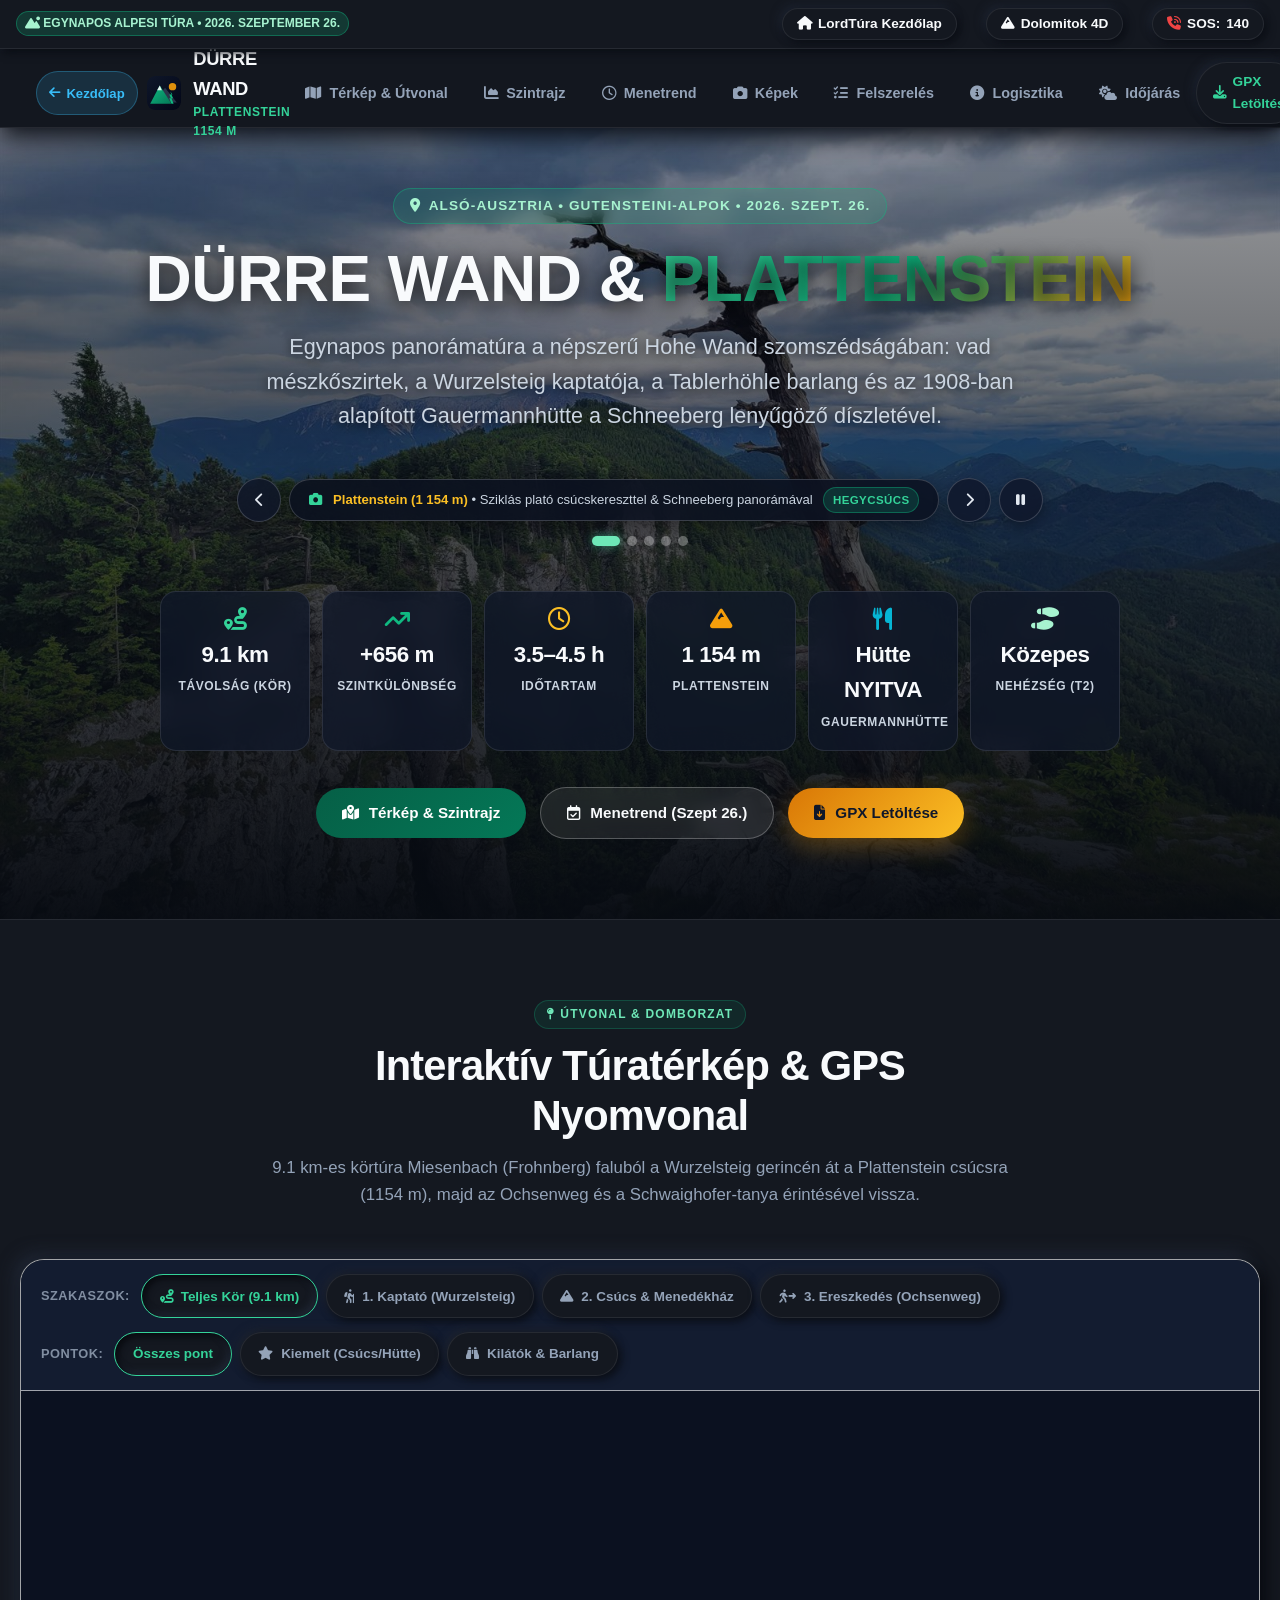
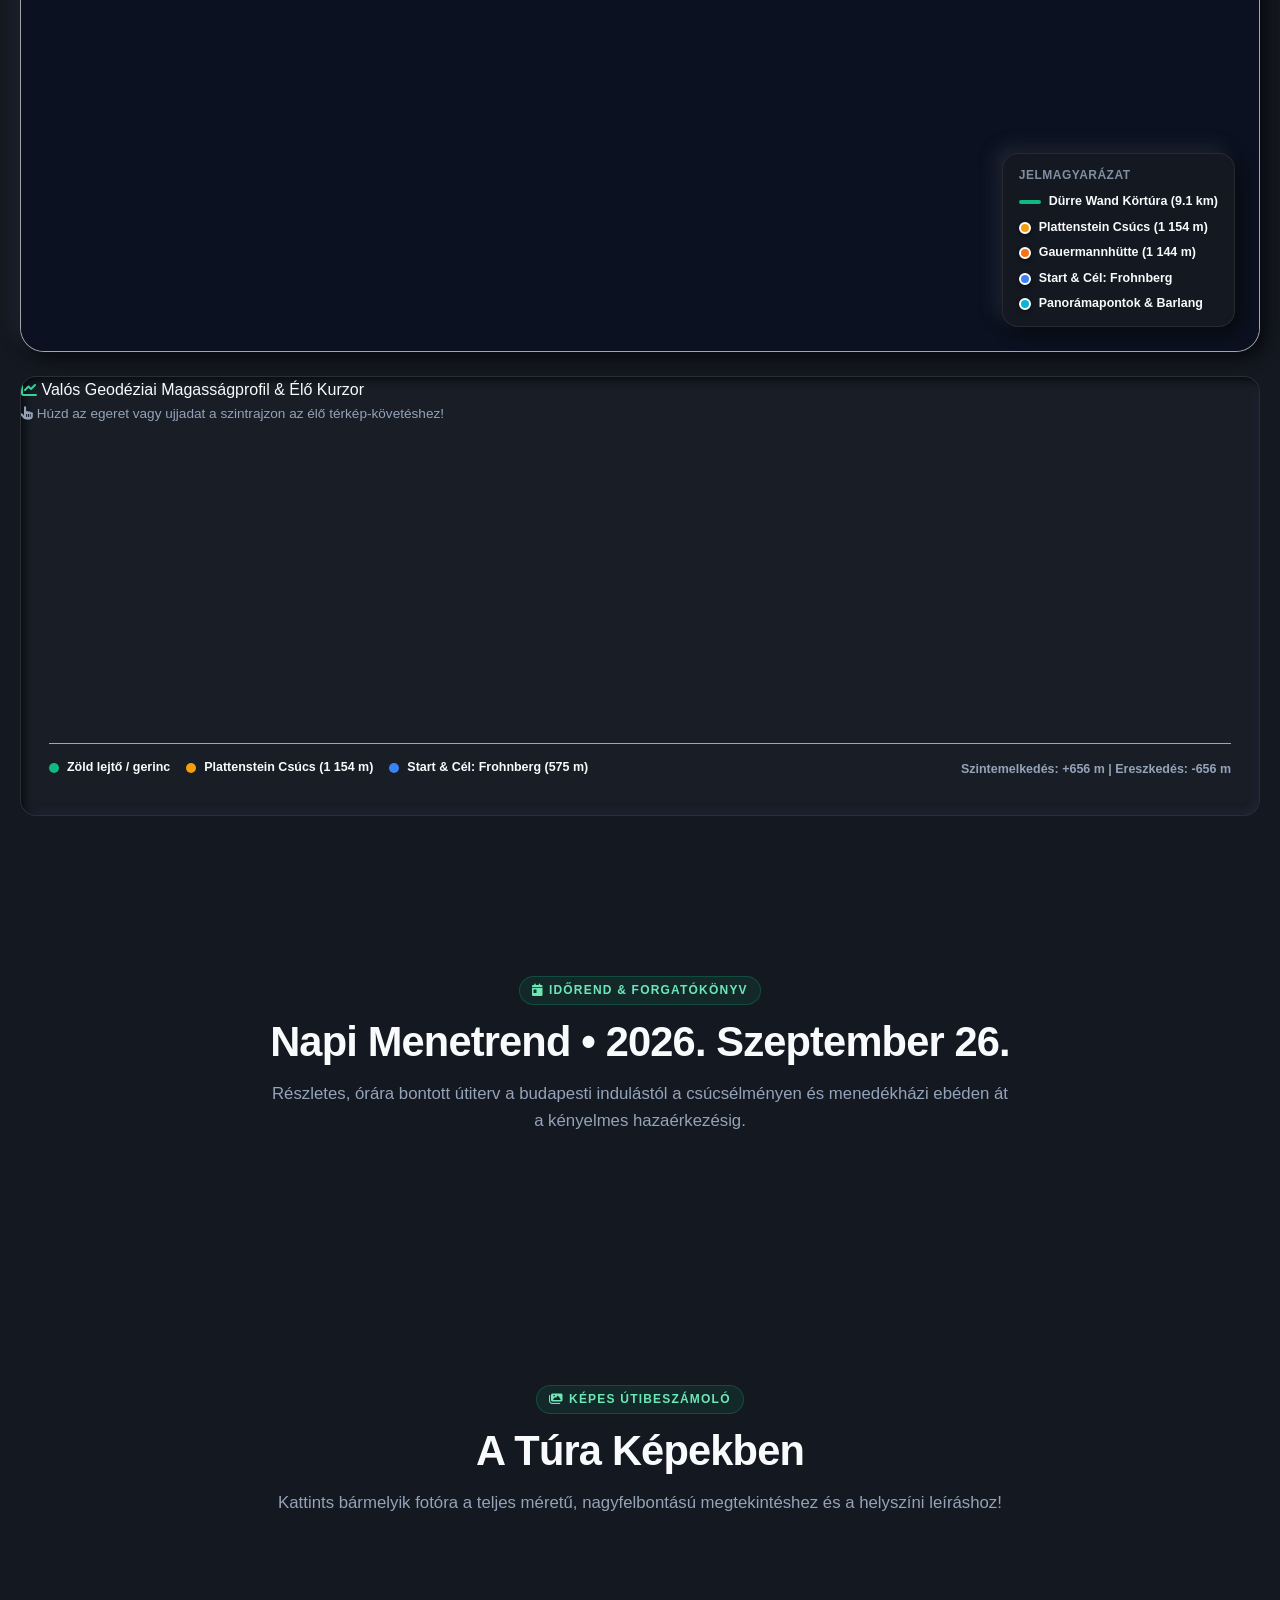
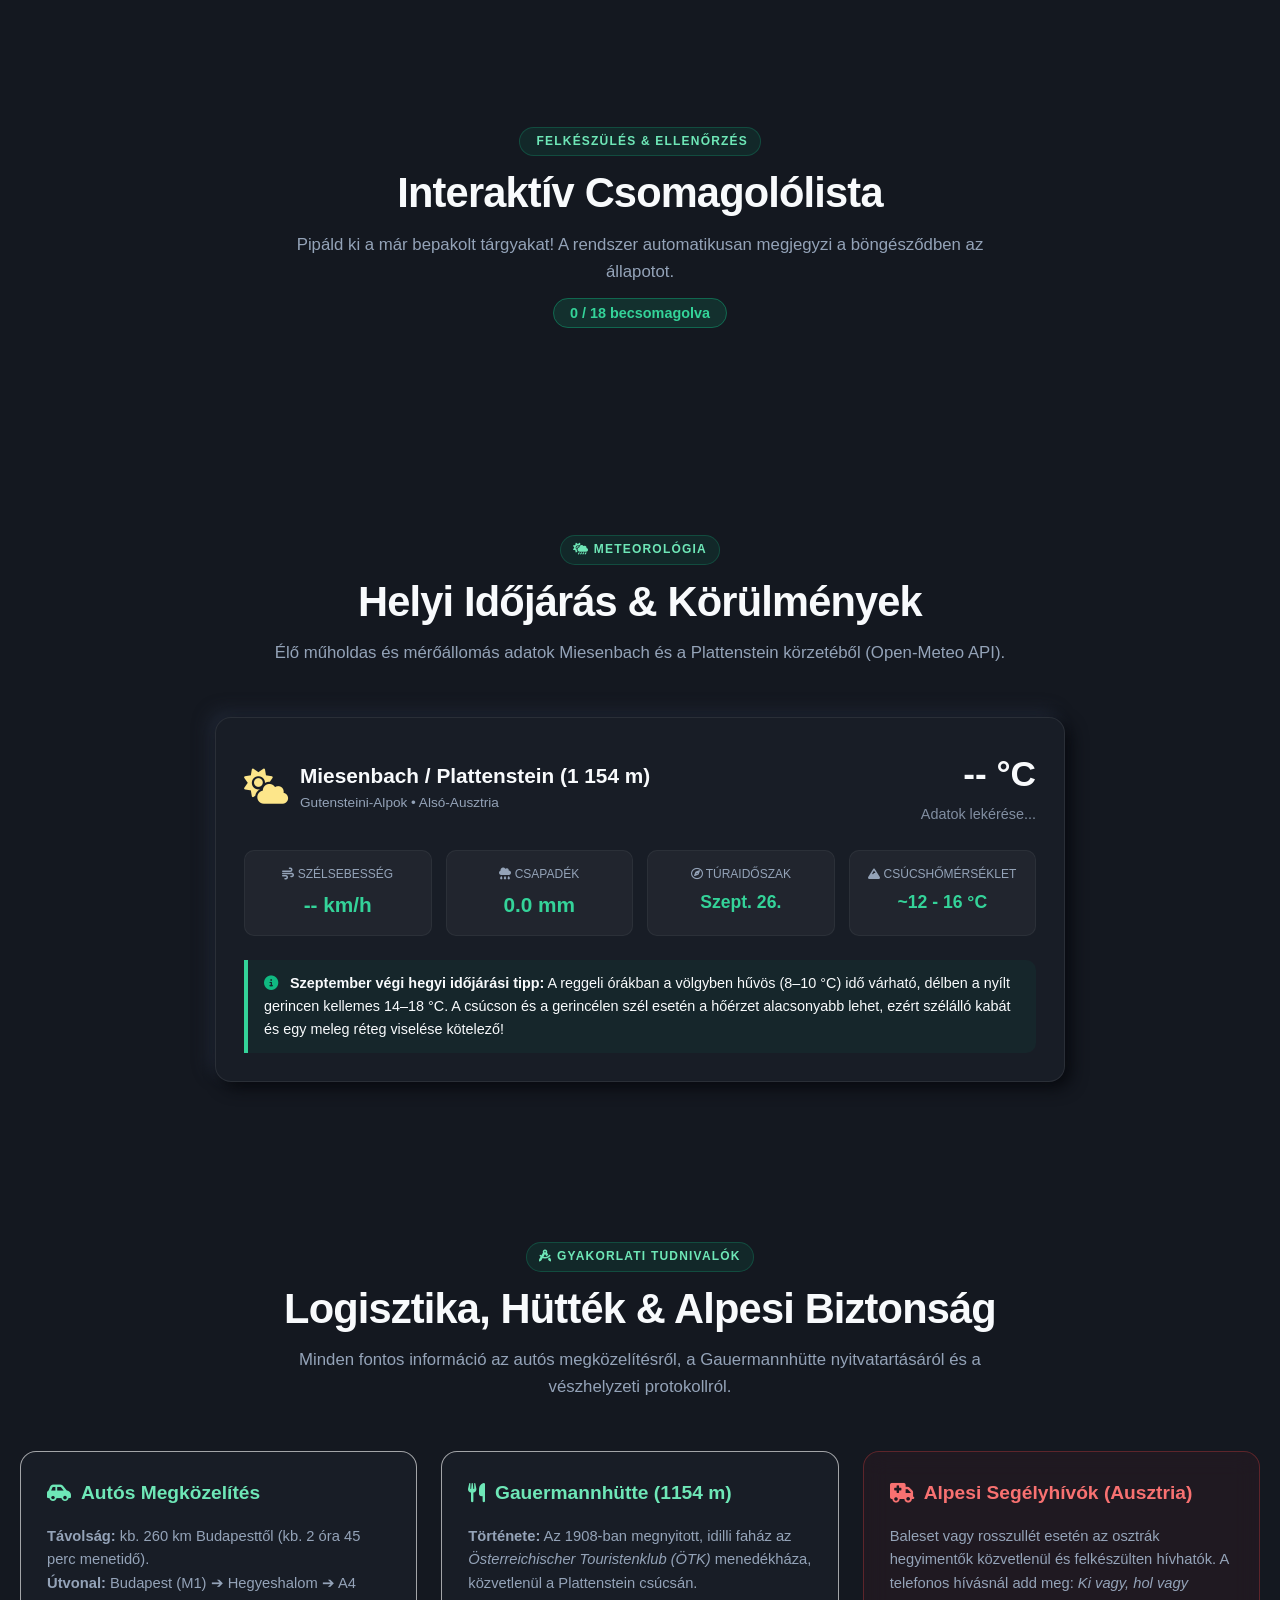
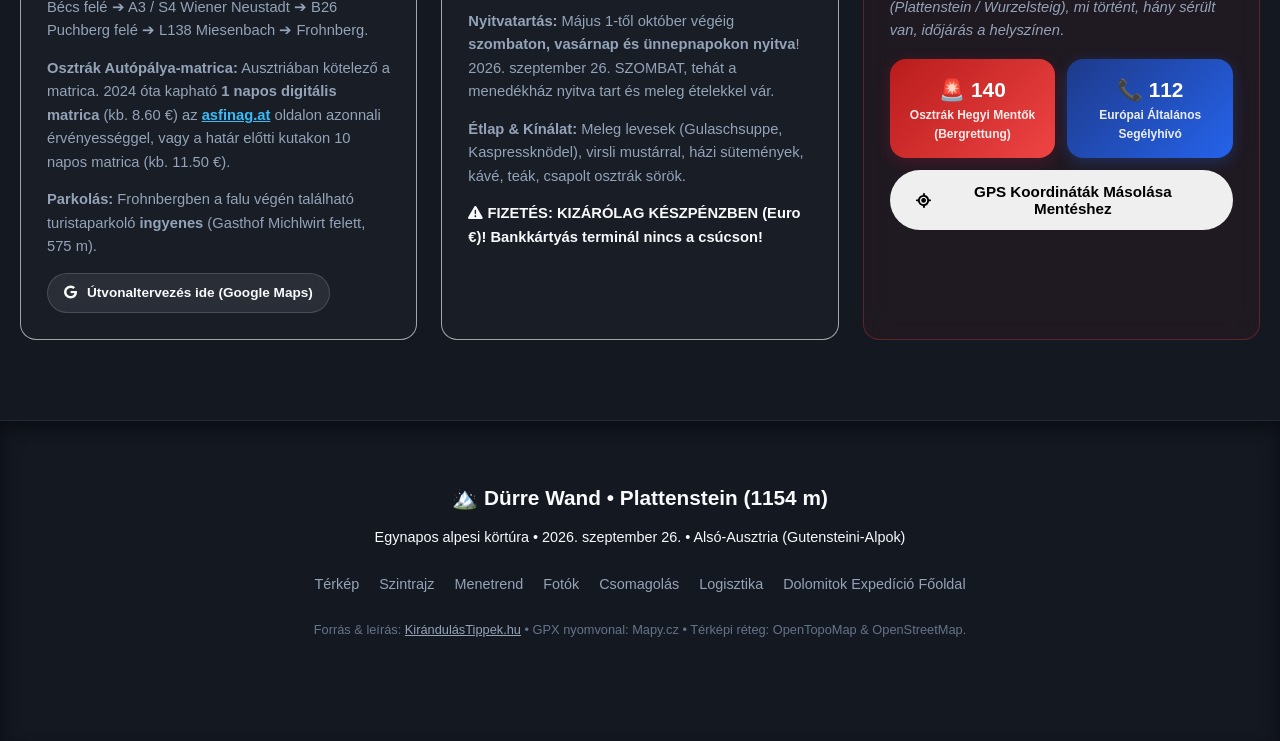
==== commit cc437dab: "Sötét téma (Dark Neumorphism) beállítása alapértelmezettként a teljes portálon" ====
--- a/durrewand/index.html
+++ b/durrewand/index.html
@@ -1,9 +1,12 @@
 <!DOCTYPE html>
-<html lang="hu">
+<html lang="hu" data-theme="dark">
 <head>
   <meta charset="UTF-8">
   <meta name="viewport" content="width=device-width, initial-scale=1.0, viewport-fit=cover">
   <title>Dürre Wand & Plattenstein Túra • 2026. szeptember 26.</title>
+  <meta name="theme-color" content="#0b1120">
+  <meta name="mobile-web-app-capable" content="yes">
+  <meta name="apple-mobile-web-app-status-bar-style" content="black-translucent">
   
   <!-- Content Security Policy -->
   <meta http-equiv="Content-Security-Policy" content="
@@ -35,9 +38,15 @@
   <script>
     (function(){
       try {
-        var t = localStorage.getItem('lordtura_theme');
-        if (t === 'dark') document.documentElement.setAttribute('data-theme', 'dark');
-      } catch(e) {}
+        var t = localStorage.getItem('lordtura_theme_v2') || localStorage.getItem('lordtura_theme');
+        if (t === 'light') {
+          document.documentElement.removeAttribute('data-theme');
+        } else {
+          document.documentElement.setAttribute('data-theme', 'dark');
+        }
+      } catch(e) {
+        document.documentElement.setAttribute('data-theme', 'dark');
+      }
     })();
   </script>
 </head>
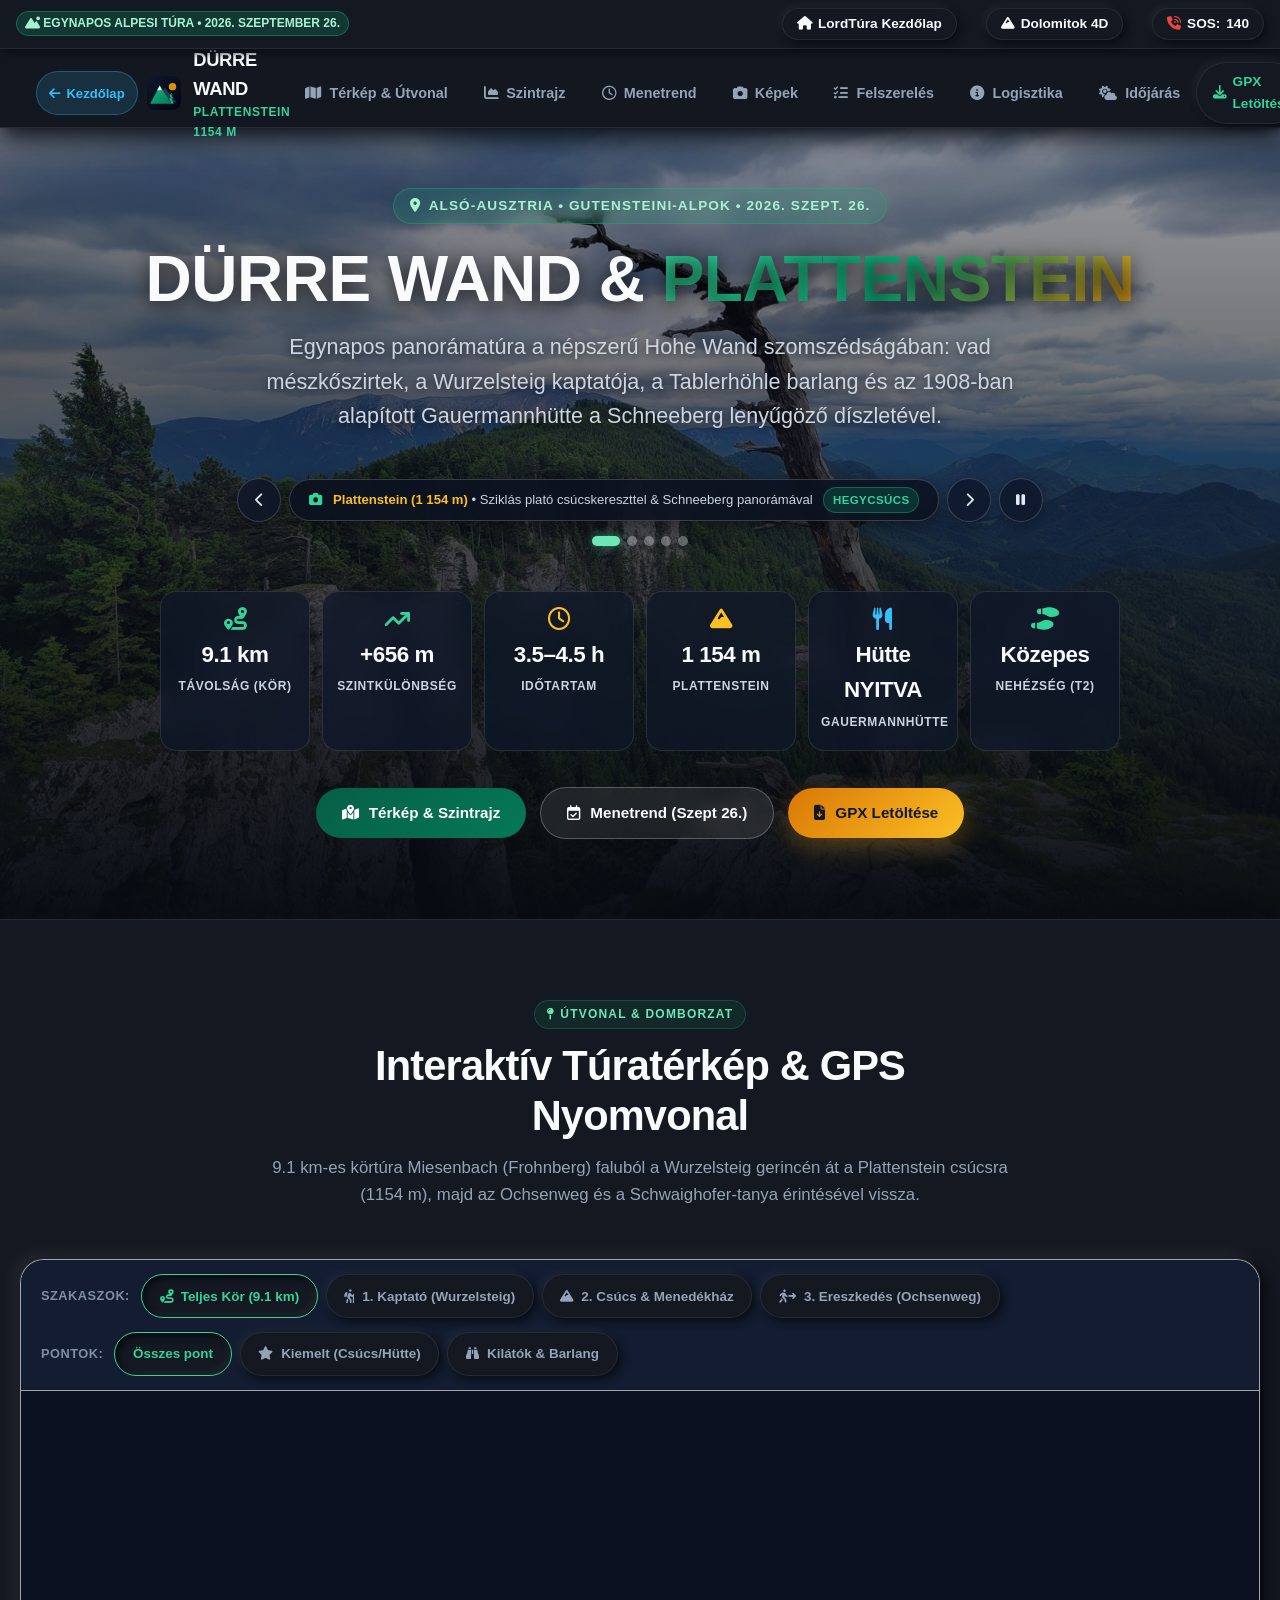
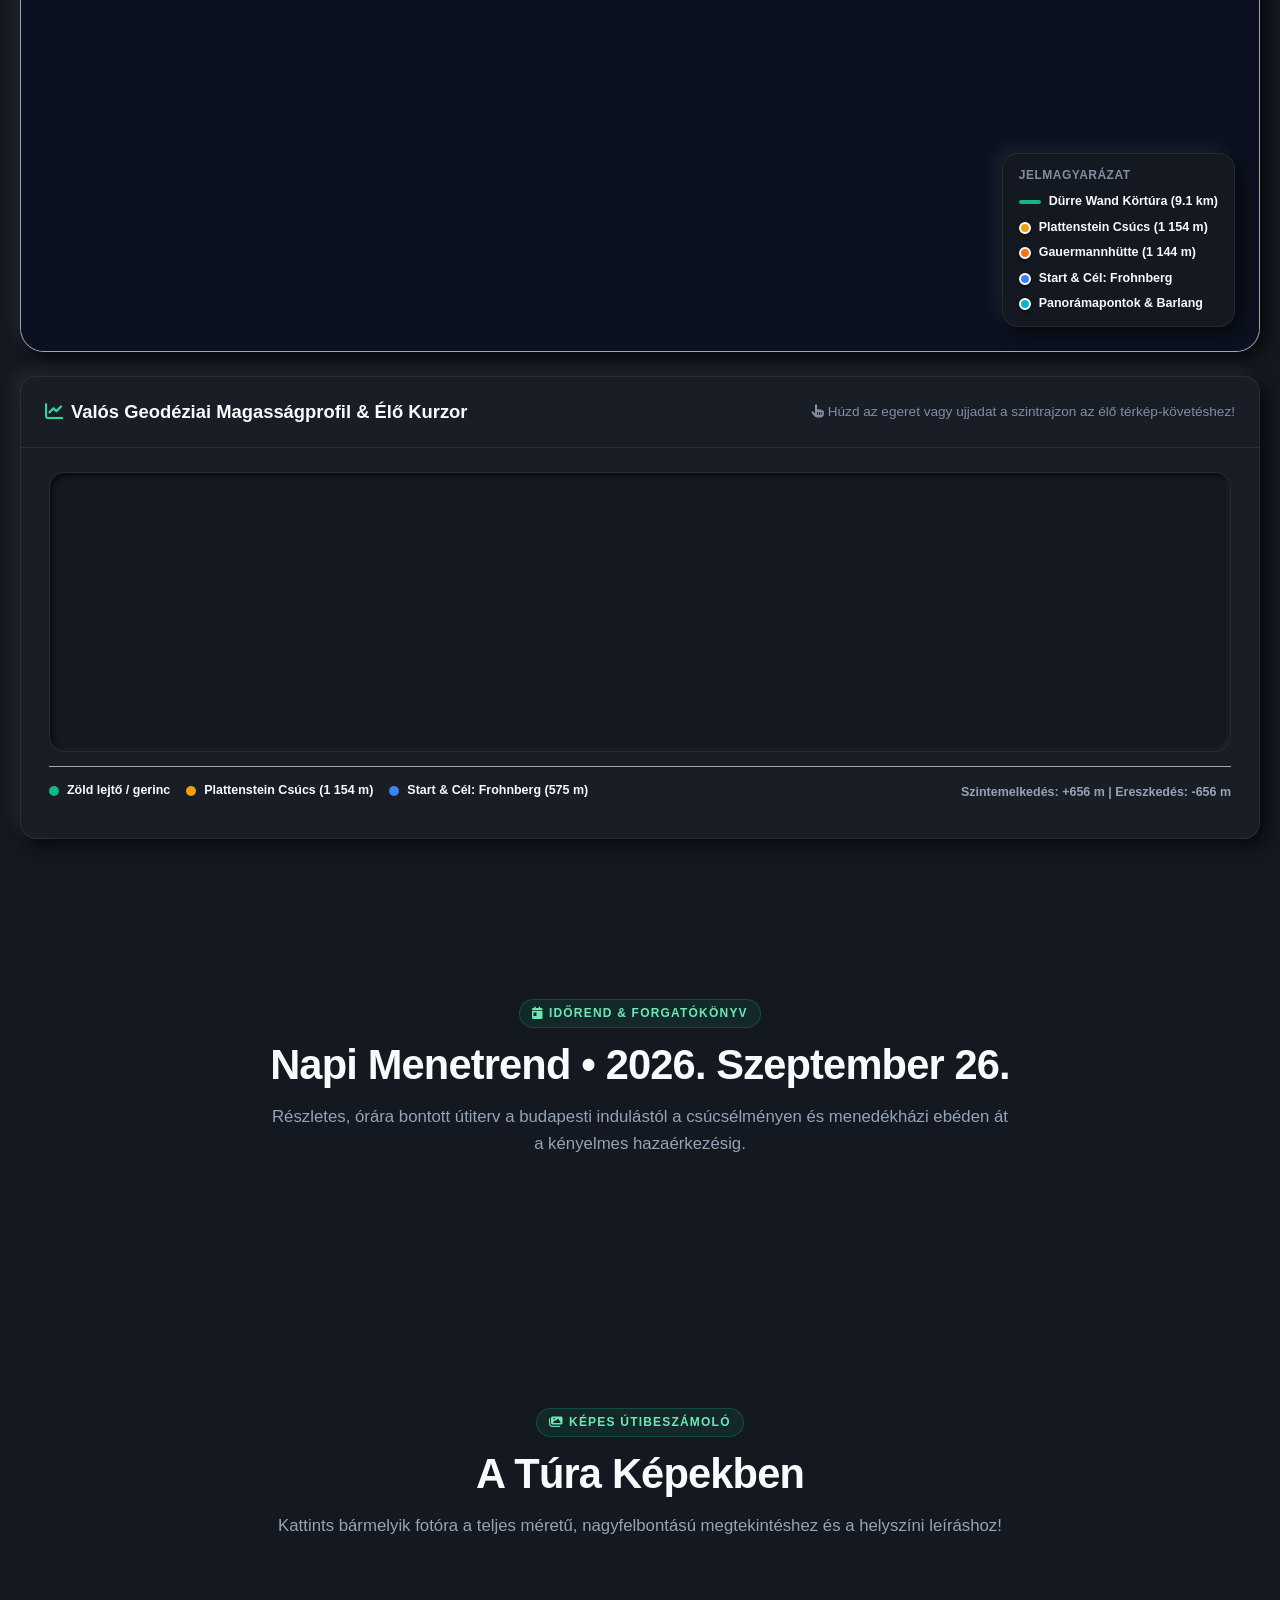
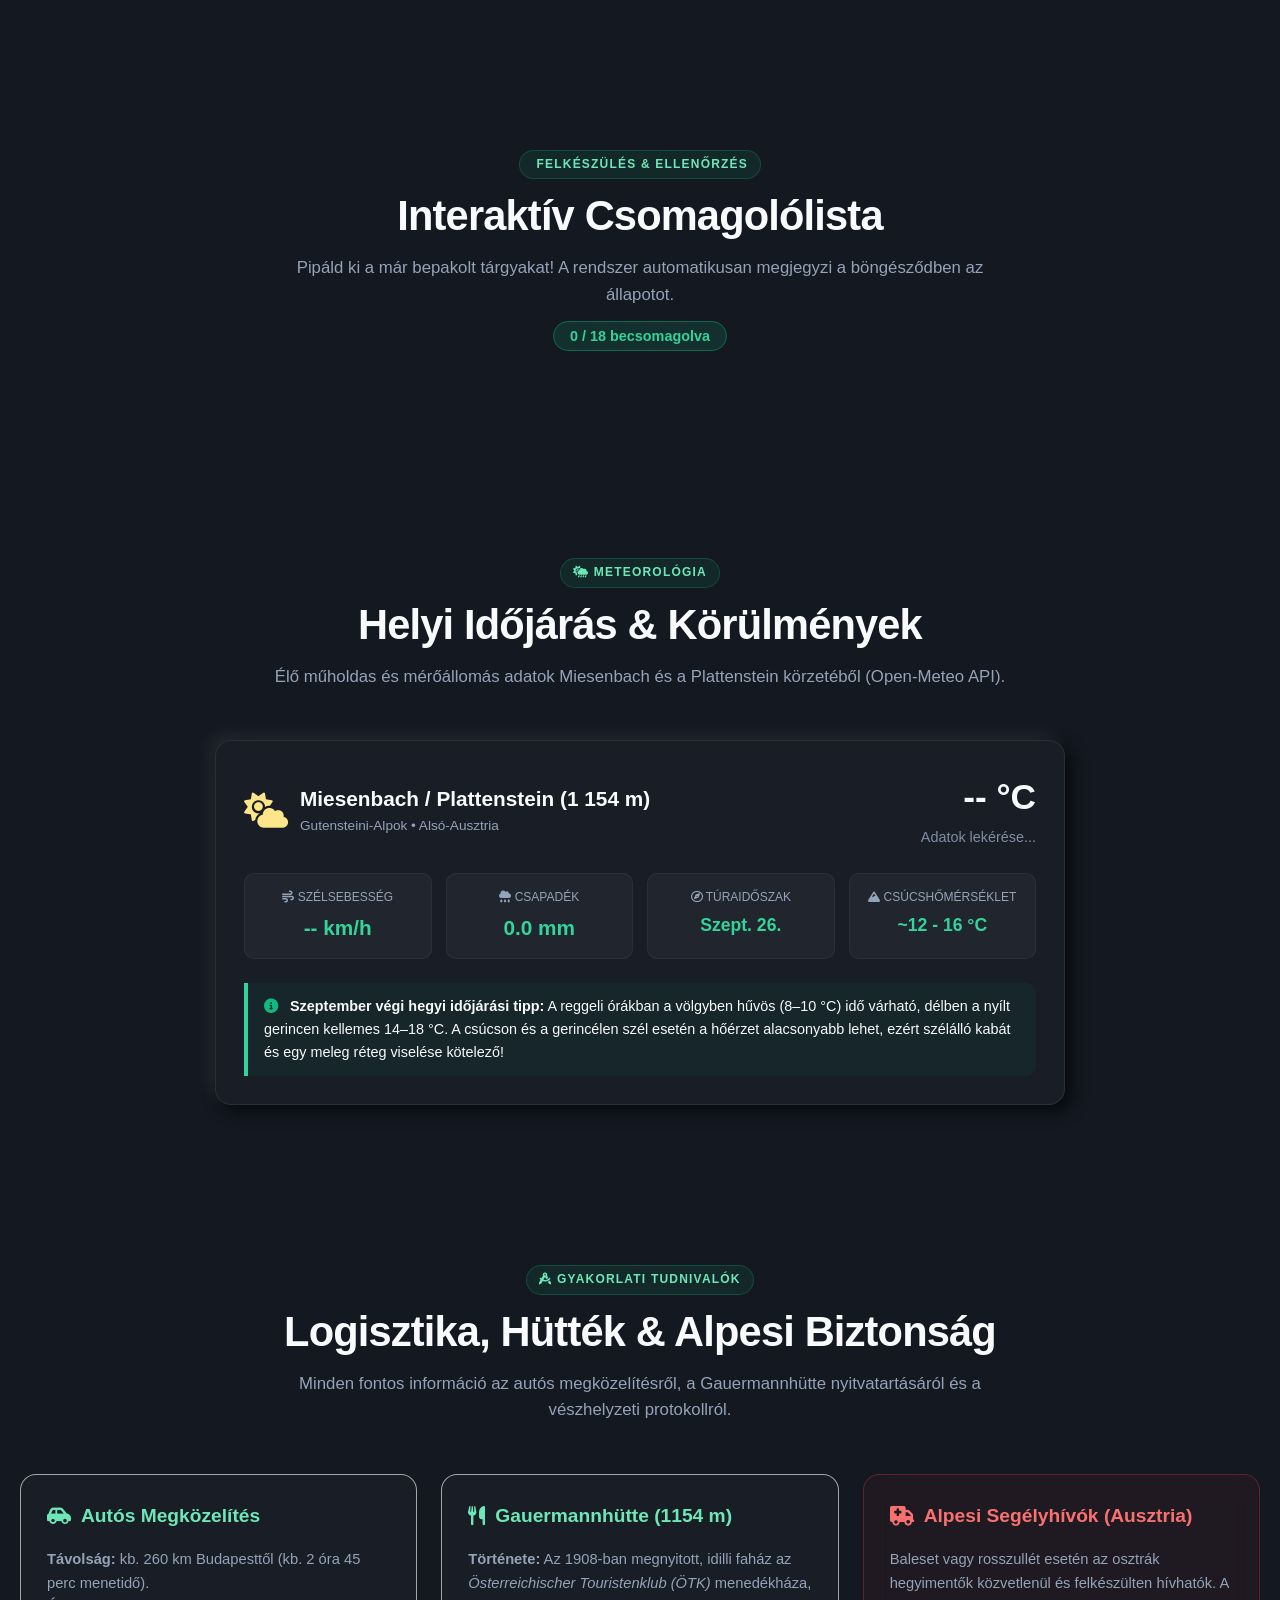
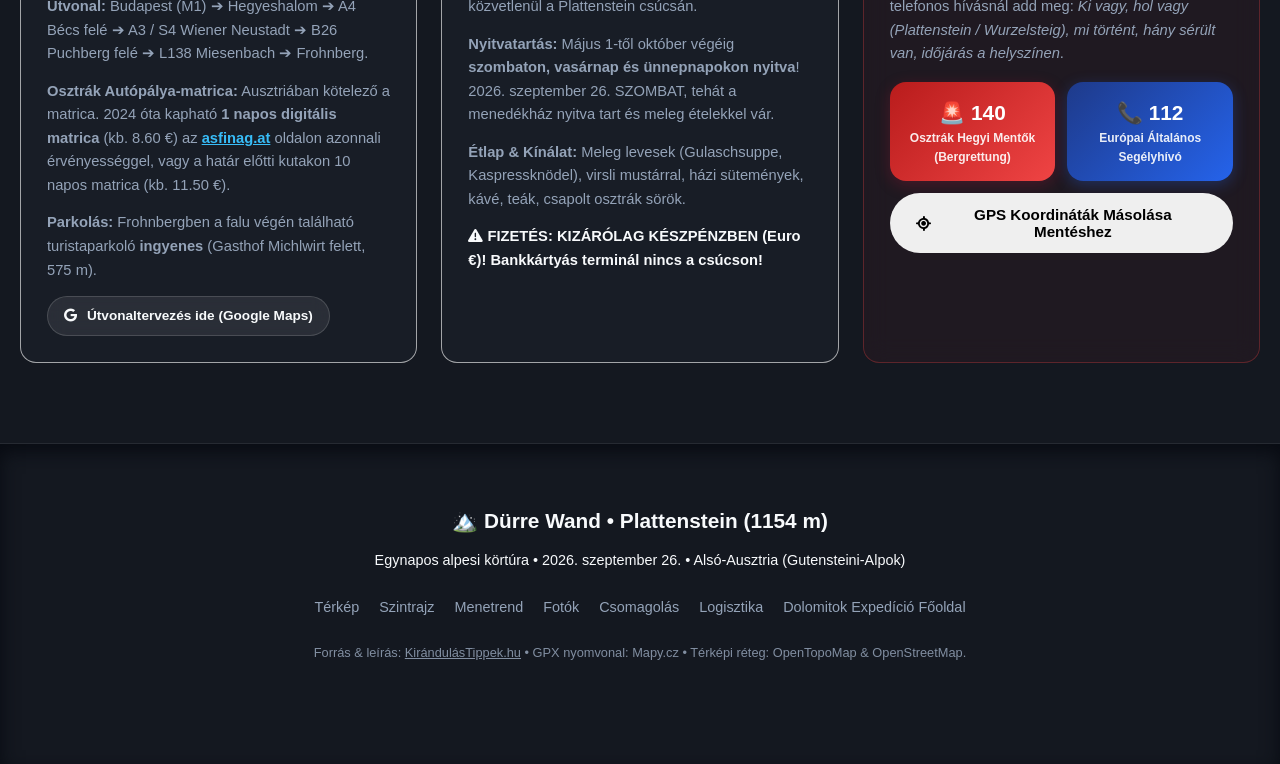
==== commit e9839cf4: "UI/UX mélyreható audit javítások: z-index rétegrend, átfedésmentesítés, mobil safe-area és reszponzí" ====
--- a/durrewand/index.html
+++ b/durrewand/index.html
@@ -167,32 +167,32 @@
       <!-- Quick Stats Ribbon -->
       <div class="hero-stats-ribbon">
         <div class="stat-card">
-          <i class="fa-solid fa-route icon" style="color: #34d399;"></i>
+          <i class="fa-solid fa-route icon" style="color: var(--emerald-500);"></i>
           <span class="value">9.1 km</span>
           <span class="label">Távolság (Kör)</span>
         </div>
         <div class="stat-card">
-          <i class="fa-solid fa-arrow-trend-up icon" style="color: #10b981;"></i>
+          <i class="fa-solid fa-arrow-trend-up icon" style="color: var(--emerald-500);"></i>
           <span class="value">+656 m</span>
           <span class="label">Szintkülönbség</span>
         </div>
         <div class="stat-card">
-          <i class="fa-regular fa-clock icon" style="color: #fbbf24;"></i>
+          <i class="fa-regular fa-clock icon" style="color: var(--amber-500);"></i>
           <span class="value">3.5–4.5 h</span>
           <span class="label">Időtartam</span>
         </div>
         <div class="stat-card">
-          <i class="fa-solid fa-mountain icon" style="color: #f59e0b;"></i>
+          <i class="fa-solid fa-mountain icon" style="color: var(--amber-500);"></i>
           <span class="value">1 154 m</span>
           <span class="label">Plattenstein</span>
         </div>
         <div class="stat-card">
-          <i class="fa-solid fa-utensils icon" style="color: #06b6d4;"></i>
+          <i class="fa-solid fa-utensils icon" style="color: var(--cyan-500);"></i>
           <span class="value">Hütte NYITVA</span>
           <span class="label">Gauermannhütte</span>
         </div>
         <div class="stat-card">
-          <i class="fa-solid fa-shoe-prints icon" style="color: #a7f3d0;"></i>
+          <i class="fa-solid fa-shoe-prints icon" style="color: var(--emerald-500);"></i>
           <span class="value">Közepes</span>
           <span class="label">Nehézség (T2)</span>
         </div>
@@ -295,9 +295,9 @@
         <div class="elevation-card" id="szintrajz">
           <div class="card-topbar">
             <div class="card-title">
-              <i class="fa-solid fa-chart-line" style="color: #34d399;"></i> Valós Geodéziai Magasságprofil & Élő Kurzor
-            </div>
-            <div style="font-size: 0.85rem; color: #94a3b8;">
+              <i class="fa-solid fa-chart-line" style="color: var(--emerald-500);"></i> Valós Geodéziai Magasságprofil & Élő Kurzor
+            </div>
+            <div style="font-size: 0.85rem; color: var(--text-muted);">
               <i class="fa-solid fa-hand-pointer"></i> Húzd az egeret vagy ujjadat a szintrajzon az élő térkép-követéshez!
             </div>
           </div>
@@ -523,7 +523,7 @@
   <!-- ==========================================================================
        PHOTO LIGHTBOX MODAL
        ========================================================================== -->
-  <div class="lightbox-modal" id="lightboxModal">
+  <div class="lightbox-modal" id="lightboxModal" role="dialog" aria-modal="true" aria-label="Fotó nagyítás">
     <div class="lightbox-inner">
       <button class="lightbox-close" id="lightboxClose" aria-label="Bezárás">&times;</button>
       <button class="lightbox-nav-btn lightbox-prev" id="lightboxPrev" aria-label="Előző kép">&#10094;</button>
@@ -551,15 +551,18 @@
       <li><a href="#felszereles" class="drawer-link"><i class="fa-solid fa-list-check"></i> Felszerelés</a></li>
       <li><a href="#logisztika" class="drawer-link"><i class="fa-solid fa-circle-info"></i> Logisztika</a></li>
       <li><a href="#idojaras" class="drawer-link"><i class="fa-solid fa-cloud-sun"></i> Időjárás</a></li>
-      <li style="margin-top: 14px; border-top: 1px solid rgba(255,255,255,0.1); padding-top: 14px;">
+      <li style="margin-top: 14px; border-top: 1px solid var(--neu-border); padding-top: 14px;">
         <a href="../dolomitok.html" class="drawer-link" style="color: var(--hiker-color); font-weight: 700;"><i class="fa-solid fa-arrow-left"></i> Dolomitok Expedíció</a>
       </li>
     </ul>
 
-    <div style="margin-top: auto; padding-top: 20px;">
+    <div style="margin-top: auto; padding-top: 20px; display: flex; flex-direction: column; gap: 8px;">
       <a href="tel:140" style="display: flex; align-items: center; justify-content: center; gap: 8px; background: #be123c; color: #fff; min-height: 44px; padding: 12px; border-radius: 10px; text-decoration: none; font-weight: 800;">
         <i class="fa-solid fa-phone"></i> Hegyi Mentők: 140
       </a>
+      <button type="button" class="btn" onclick="copyCurrentGpsLocation()" style="min-height: 44px; width: 100%; display: inline-flex; align-items: center; justify-content: center; gap: 0.5rem; font-weight: 700; background: var(--bg-surface); border: 1px solid var(--neu-border); border-radius: 10px; color: var(--text-primary); box-shadow: var(--shadow-sm);">
+        <i class="fa-solid fa-location-crosshairs" style="color:var(--emerald-500);"></i><span>GPS Koordináták Másolása</span>
+      </button>
     </div>
   </aside>
 
@@ -598,8 +601,8 @@
         <li><a href="../dolomitok.html">Dolomitok Expedíció Főoldal</a></li>
       </ul>
 
-      <p style="font-size: 0.8rem; color: #64748b; margin-top: 16px;">
-        Forrás & leírás: <a href="https://kirandulastippek.hu/semmering-schneeberg-es-kornyeke/durre-wand-tura-a-plattenstein-panoramahegyere" target="_blank" rel="noopener" style="color: #94a3b8;">KirándulásTippek.hu</a> &bull; GPX nyomvonal: Mapy.cz &bull; Térképi réteg: OpenTopoMap & OpenStreetMap.
+      <p style="font-size: 0.8rem; color: var(--text-muted); margin-top: 16px;">
+        Forrás & leírás: <a href="https://kirandulastippek.hu/semmering-schneeberg-es-kornyeke/durre-wand-tura-a-plattenstein-panoramahegyere" target="_blank" rel="noopener" style="color: var(--text-muted);">KirándulásTippek.hu</a> &bull; GPX nyomvonal: Mapy.cz &bull; Térképi réteg: OpenTopoMap & OpenStreetMap.
       </p>
     </div>
   </footer>
--- a/durrewand/styles.css
+++ b/durrewand/styles.css
@@ -26,6 +26,9 @@
   --shadow-inset: inset 3px 3px 7px var(--neu-inset-dark), inset -3px -3px 7px var(--neu-inset-light);
   --shadow-inset-sm: inset 2px 2px 5px var(--neu-inset-dark), inset -2px -2px 5px var(--neu-inset-light);
 
+  --neu-raised: var(--shadow-md);
+  --neu-inset: var(--shadow-inset);
+
   --border-subtle: rgba(255, 255, 255, 0.6);
   --border-focus: rgba(4, 120, 87, 0.4);
 
@@ -68,20 +71,23 @@
   --bg-card-hover: #1f2532;
   --bg-glass: rgba(20, 24, 32, 0.92);
 
-  --neu-shadow-dark: #080a0f;
-  --neu-shadow-light: #202735;
-  --neu-shadow-dark-sm: #0a0d14;
-  --neu-shadow-light-sm: #1d2330;
+  --neu-shadow-dark: #07090e;
+  --neu-shadow-light: rgba(255, 255, 255, 0.08);
+  --neu-shadow-dark-sm: #080b12;
+  --neu-shadow-light-sm: rgba(255, 255, 255, 0.06);
   --neu-border: rgba(255, 255, 255, 0.08);
 
-  --neu-inset-dark: #080a0f;
-  --neu-inset-light: #202735;
+  --neu-inset-dark: #07090e;
+  --neu-inset-light: rgba(255, 255, 255, 0.06);
 
   --shadow-sm: 3px 3px 8px var(--neu-shadow-dark-sm), -3px -3px 8px var(--neu-shadow-light-sm);
   --shadow-md: 6px 6px 16px var(--neu-shadow-dark), -6px -6px 16px var(--neu-shadow-light);
   --shadow-lg: 10px 10px 24px var(--neu-shadow-dark), -10px -10px 24px var(--neu-shadow-light);
-  --shadow-inset: inset 3px 3px 7px #080a0f, inset -3px -3px 7px #202735;
-  --shadow-inset-sm: inset 2px 2px 5px #080a0f, inset -2px -2px 5px #202735;
+  --shadow-inset: inset 3px 3px 7px var(--neu-inset-dark), inset -3px -3px 7px var(--neu-inset-light);
+  --shadow-inset-sm: inset 2px 2px 5px var(--neu-inset-dark), inset -2px -2px 5px var(--neu-inset-light);
+
+  --neu-raised: var(--shadow-md);
+  --neu-inset: var(--shadow-inset);
 
   --emerald-500: #34d399;
   --emerald-400: #6ee7b7;
@@ -251,6 +257,7 @@
   align-items: center;
   gap: 6px;
   padding: 8px 16px;
+  min-height: 44px;
   background: linear-gradient(135deg, var(--emerald-600), var(--emerald-500));
   color: #fff;
   text-decoration: none;
@@ -1378,7 +1385,7 @@
   height: 100%;
   background: rgba(0, 0, 0, 0.92);
   backdrop-filter: blur(10px);
-  z-index: 2000;
+  z-index: 3000 !important;
   display: none;
   align-items: center;
   justify-content: center;
@@ -1773,16 +1780,17 @@
   bottom: 0;
   left: 0;
   width: 100%;
-  height: 64px;
+  height: calc(64px + env(safe-area-inset-bottom, 0px));
+  min-height: calc(64px + env(safe-area-inset-bottom, 0px));
   background: var(--bg-surface) !important;
   backdrop-filter: blur(20px);
   -webkit-backdrop-filter: blur(20px);
   border-top: 1px solid var(--neu-border) !important;
   box-shadow: 0 -6px 20px var(--neu-shadow-dark-sm) !important;
-  z-index: 1500;
+  z-index: 1100 !important;
   justify-content: space-around;
   align-items: center;
-  padding-bottom: env(safe-area-inset-bottom);
+  padding-bottom: env(safe-area-inset-bottom, 0px);
 }
 
 .mb-btn {
@@ -1876,6 +1884,7 @@
   align-items: center;
   gap: 14px;
   padding: 12px 14px;
+  min-height: 44px;
   color: var(--text-primary) !important;
   text-decoration: none;
   font-size: 1rem;
@@ -1898,7 +1907,7 @@
   height: 100%;
   background: rgba(0, 0, 0, 0.7);
   backdrop-filter: blur(4px);
-  z-index: 2050;
+  z-index: 2050 !important;
   display: none;
 }
 
@@ -1910,7 +1919,7 @@
 .floating-map-jump-btn,
 .fab-map {
   position: fixed;
-  bottom: calc(64px + env(safe-area-inset-bottom, 0px) + 16px);
+  bottom: 24px;
   right: 20px;
   width: 48px;
   height: 48px;
@@ -1924,7 +1933,7 @@
   justify-content: center;
   font-size: 1.2rem;
   cursor: pointer;
-  z-index: 1400;
+  z-index: 1150 !important;
   opacity: 0;
   pointer-events: none;
   transition: all 0.3s ease;
@@ -1968,7 +1977,7 @@
     right: 16px !important;
     width: 48px !important;
     height: 48px !important;
-    z-index: 1200;
+    z-index: 1150 !important;
   }
 
   .nav-links, .nav-cta .btn-gpx-quick {
@@ -2039,6 +2048,33 @@
   .lightbox-next { right: 10px; }
 }
 
+@media (max-width: 768px) {
+  .logistics-grid,
+  .checklist-grid {
+    grid-template-columns: 1fr !important;
+  }
+
+  .lightbox-close {
+    position: fixed !important;
+    top: max(16px, env(safe-area-inset-top)) !important;
+    right: 16px !important;
+    z-index: 3100 !important;
+  }
+
+  .nav-home-btn span {
+    display: none !important;
+  }
+  .nav-home-btn {
+    width: 44px !important;
+    height: 44px !important;
+    min-width: 44px !important;
+    min-height: 44px !important;
+    padding: 0 !important;
+    justify-content: center !important;
+    border-radius: 50% !important;
+  }
+}
+
 @media (max-width: 640px) {
   .hero-controls-wrapper {
     min-height: 98px;
@@ -2191,8 +2227,40 @@
   transform: translateY(-2px) !important;
 }
 
-.elevation-card {
-  box-shadow: var(--shadow-inset) !important;
+.elevation-svg-wrapper {
+  background: var(--bg-surface);
+  border: 1px solid var(--neu-border);
+  box-shadow: var(--shadow-inset-sm);
+  border-radius: var(--radius-md);
+  padding: 8px;
+}
+
+.card-topbar {
+  display: flex;
+  flex-wrap: wrap;
+  justify-content: space-between;
+  align-items: center;
+  gap: 0.75rem;
+  padding: 1.25rem 1.5rem;
+  border-bottom: 1px solid var(--neu-border);
+}
+
+.card-title {
+  font-size: 1.15rem;
+  font-weight: 800;
+  color: var(--text-primary);
+  display: flex;
+  align-items: center;
+  gap: 0.5rem;
+}
+
+.mb-btn-sos {
+  background: #be123c !important;
+  color: #ffffff !important;
+  border-radius: var(--radius-sm);
+  padding: 4px 8px;
+  font-weight: 800;
+  min-height: 44px;
 }
 
 .map-wrapper {
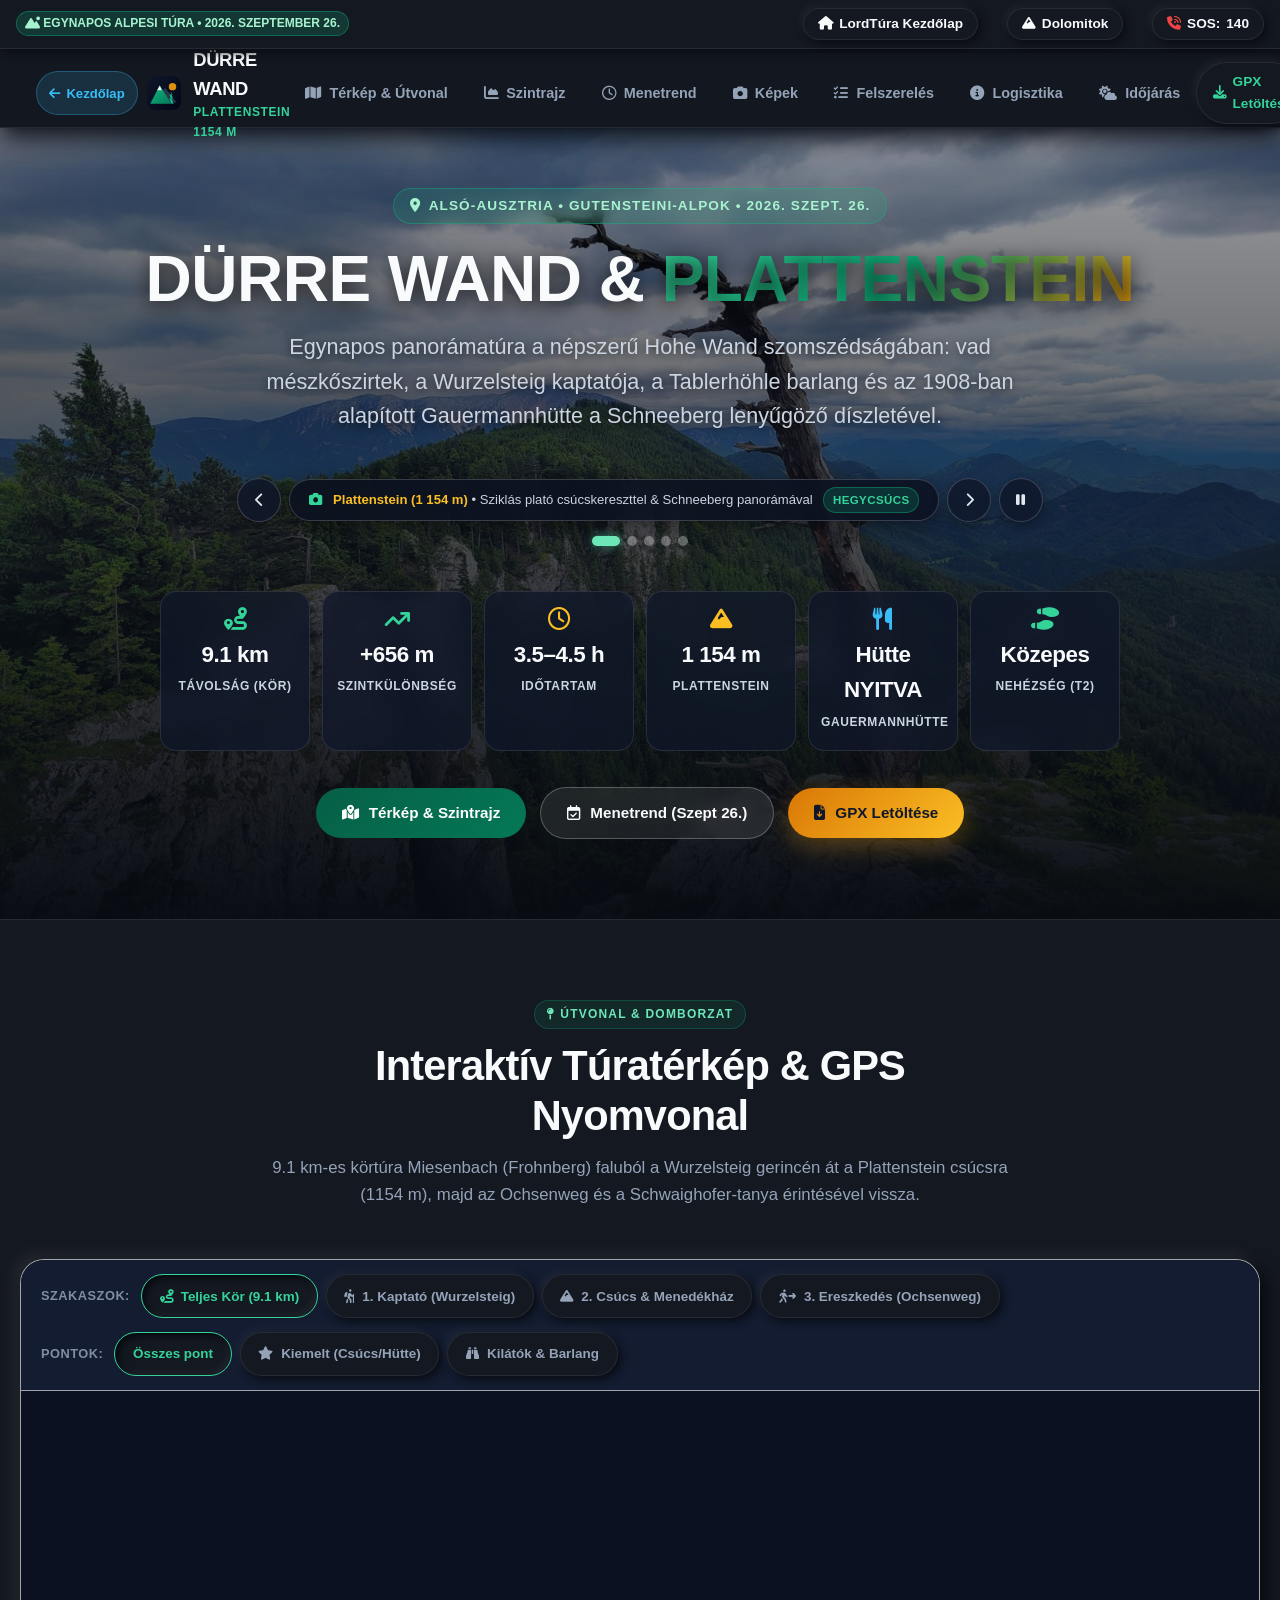
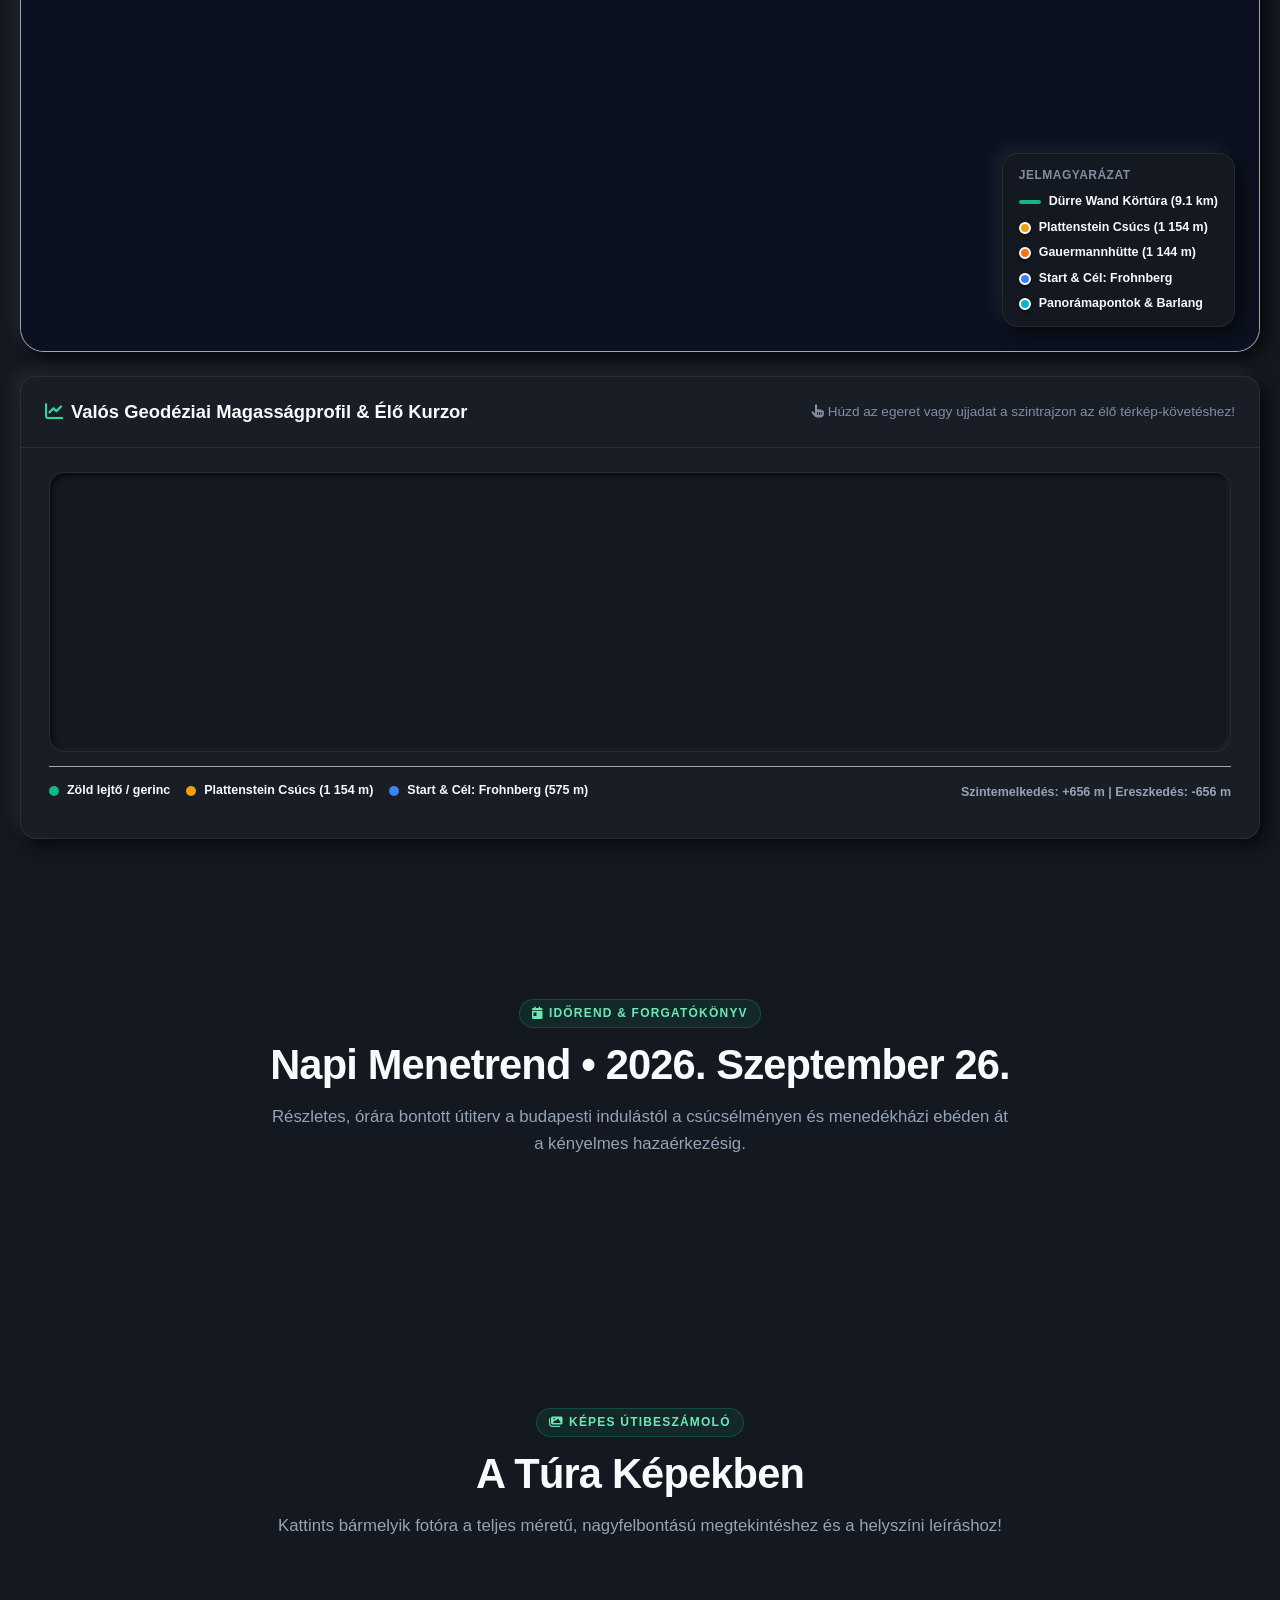
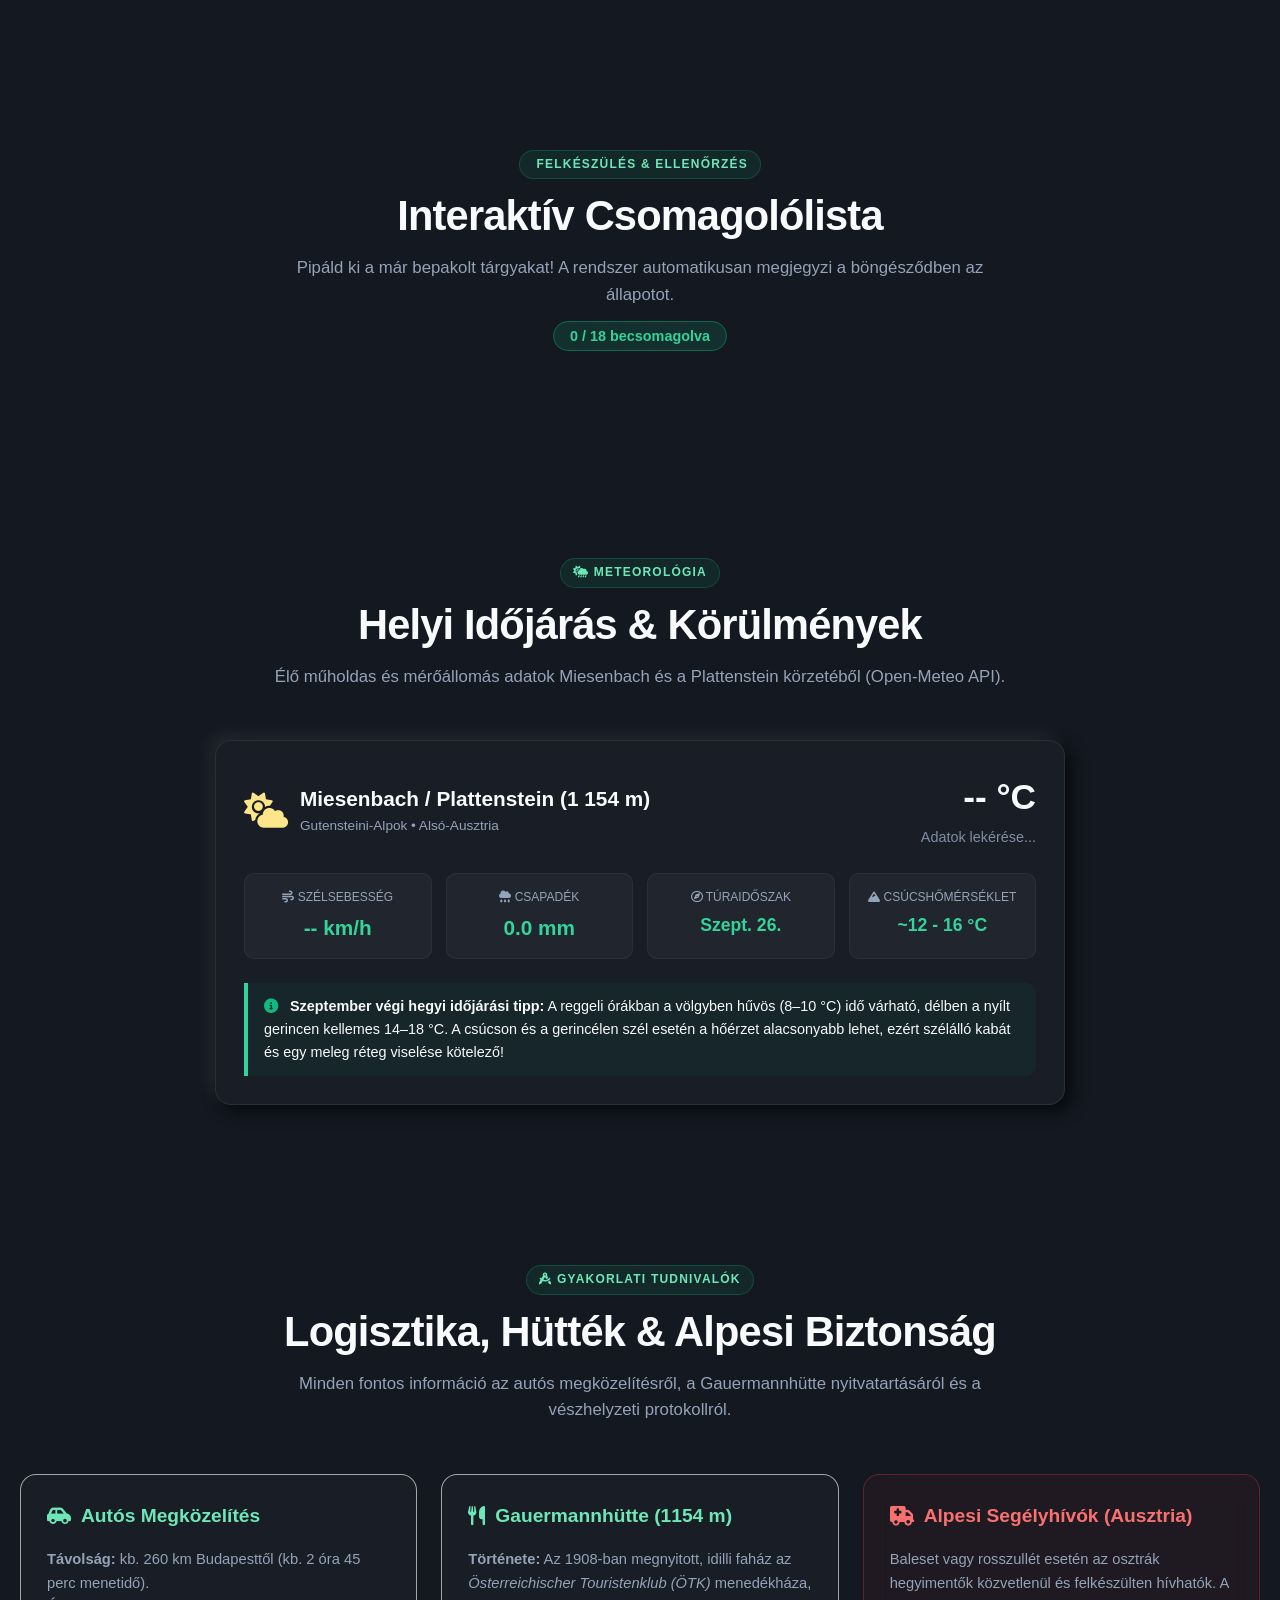
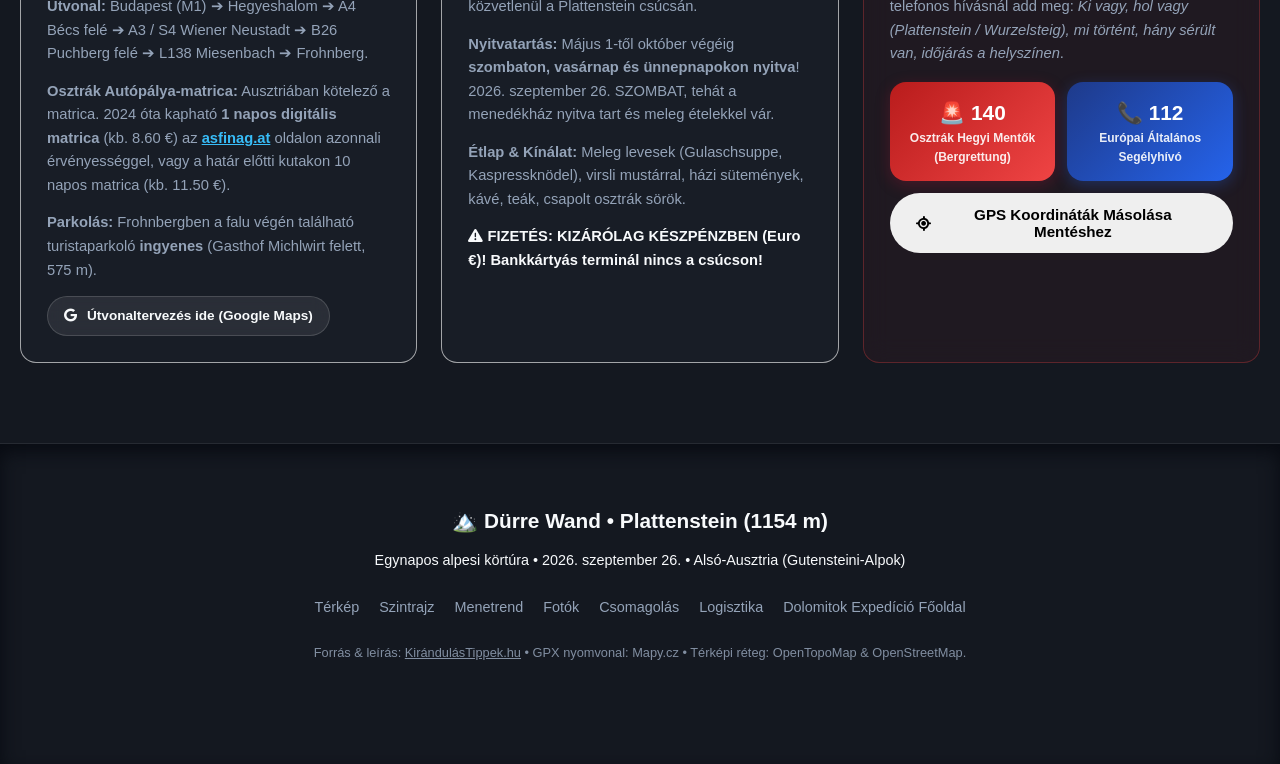
==== commit 42efe91e: "Szövegezési finomítás: 'Dolomitok 4D' -> 'Dolomitok', 'valós szintrajz' -> 'szintrajz'" ====
--- a/durrewand/index.html
+++ b/durrewand/index.html
@@ -61,8 +61,8 @@
       <a href="../index.html" title="Vissza a LordTúra Kezdőlapra" style="margin-right: 0.8rem;">
         <i class="fa-solid fa-house"></i> <strong>LordTúra Kezdőlap</strong>
       </a>
-      <a href="../dolomitok.html" title="Ugrás a 4 napos Dolomitok Expedíció oldalára">
-        <i class="fa-solid fa-mountain"></i> <strong>Dolomitok 4D</strong>
+      <a href="../dolomitok.html" title="Ugrás a Dolomitok Expedíció oldalára">
+        <i class="fa-solid fa-mountain"></i> <strong>Dolomitok</strong>
       </a>
       <a href="#logisztika" style="color: #cbd5e1; font-weight: normal; margin-left: 0.8rem;">
         <i class="fa-solid fa-phone-volume" style="color: #ef4444;"></i> SOS: <strong>140</strong>
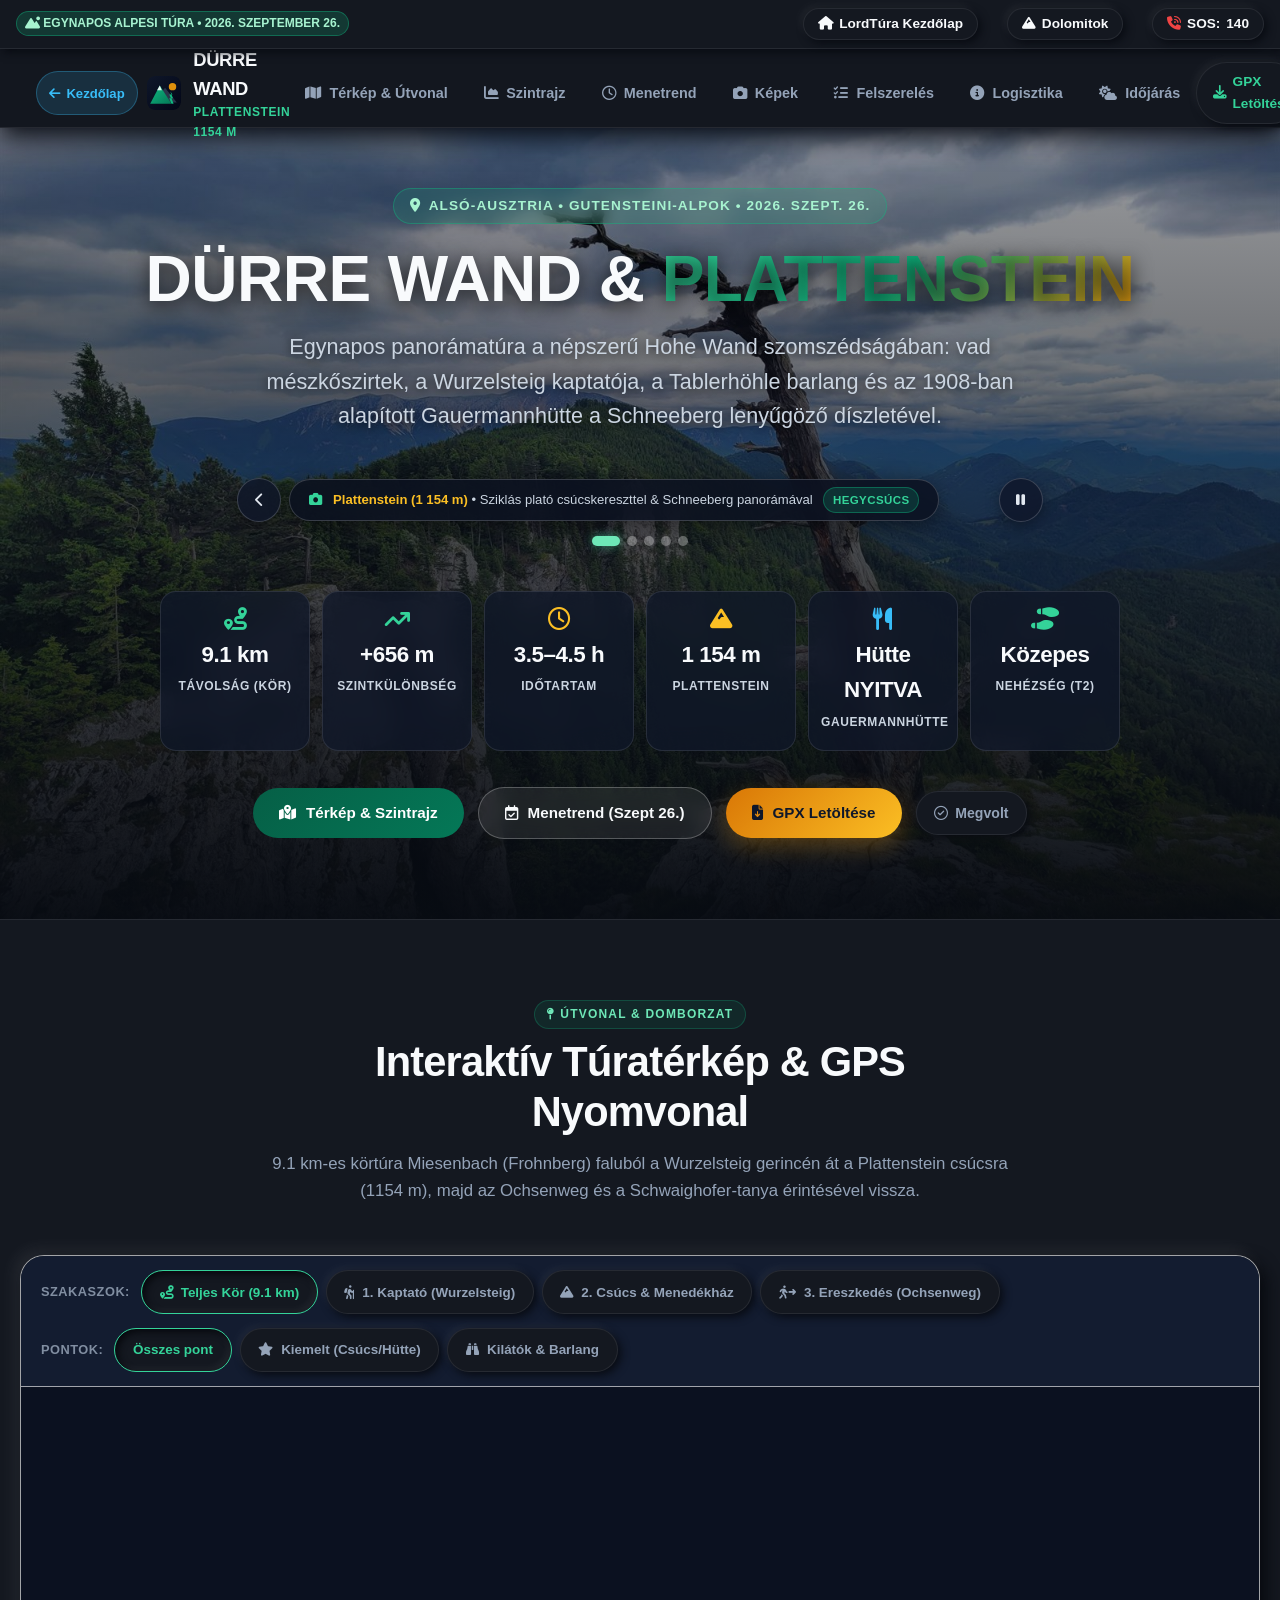
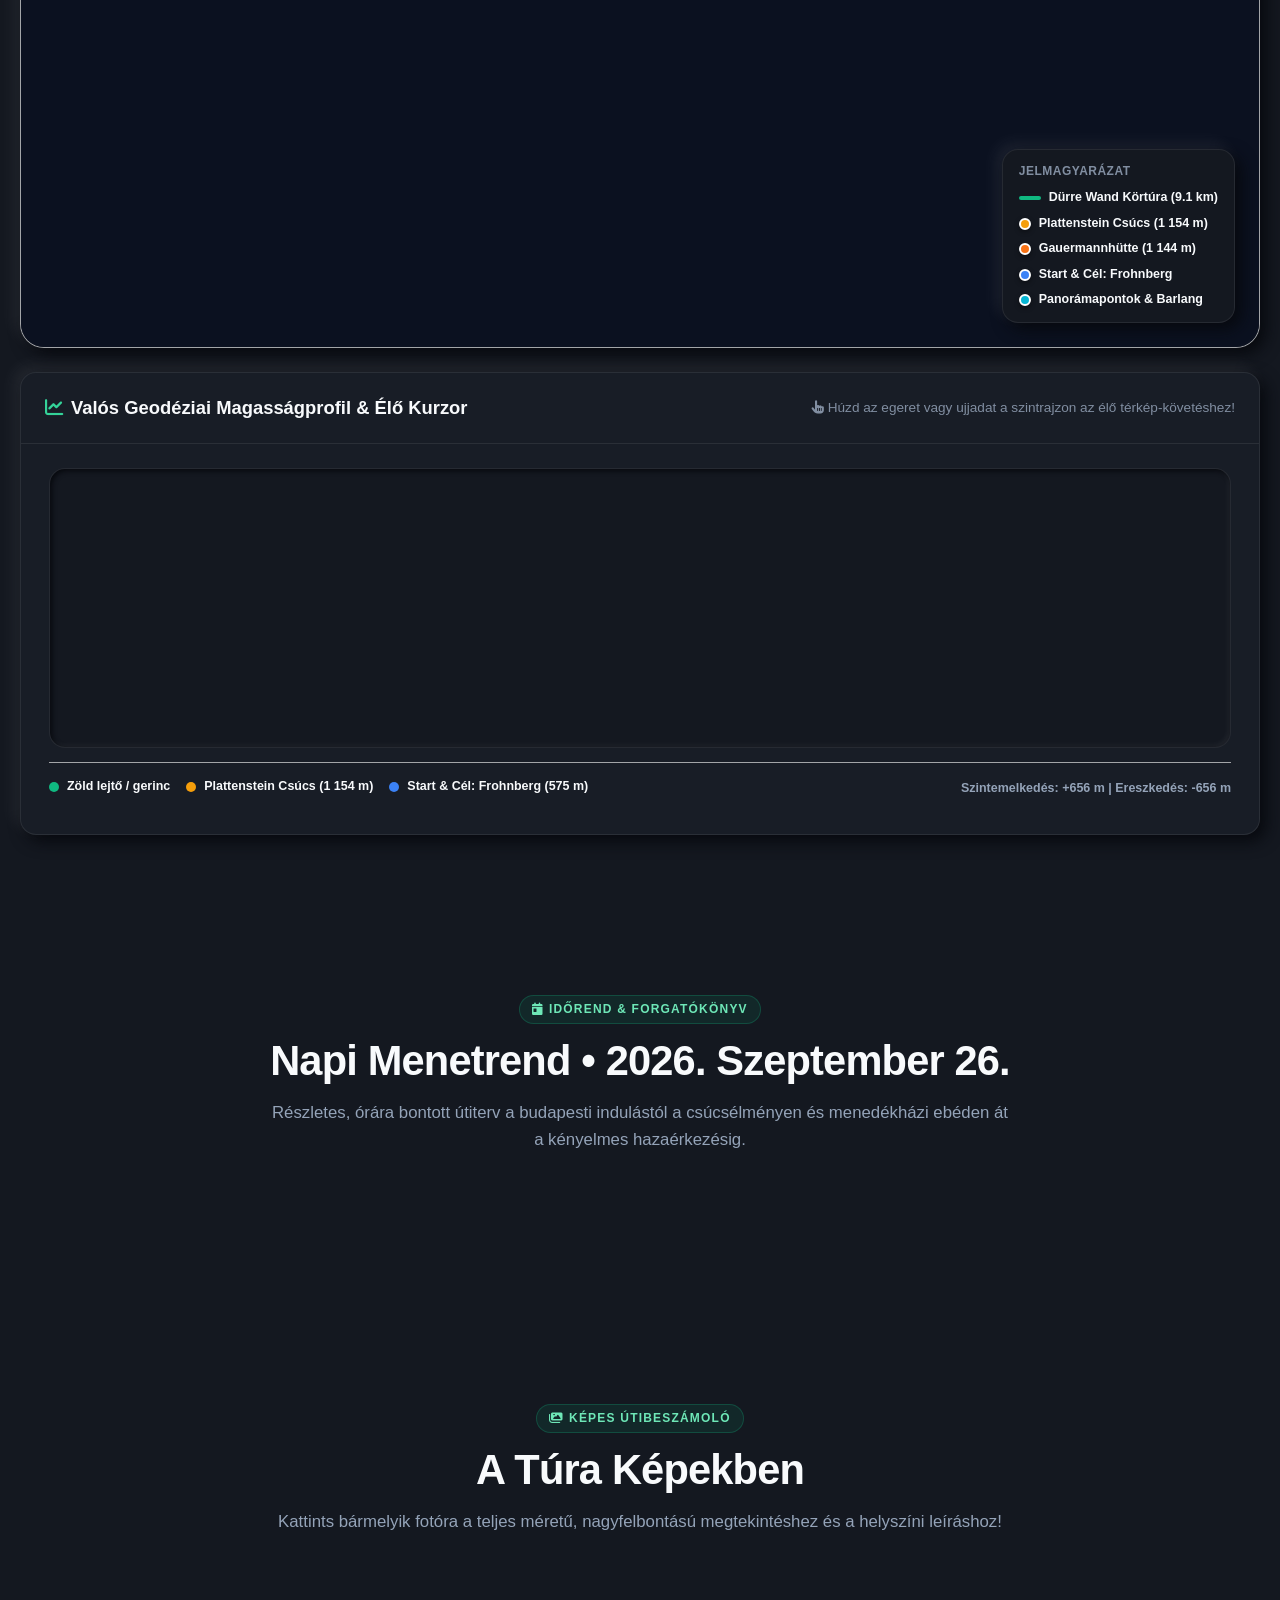
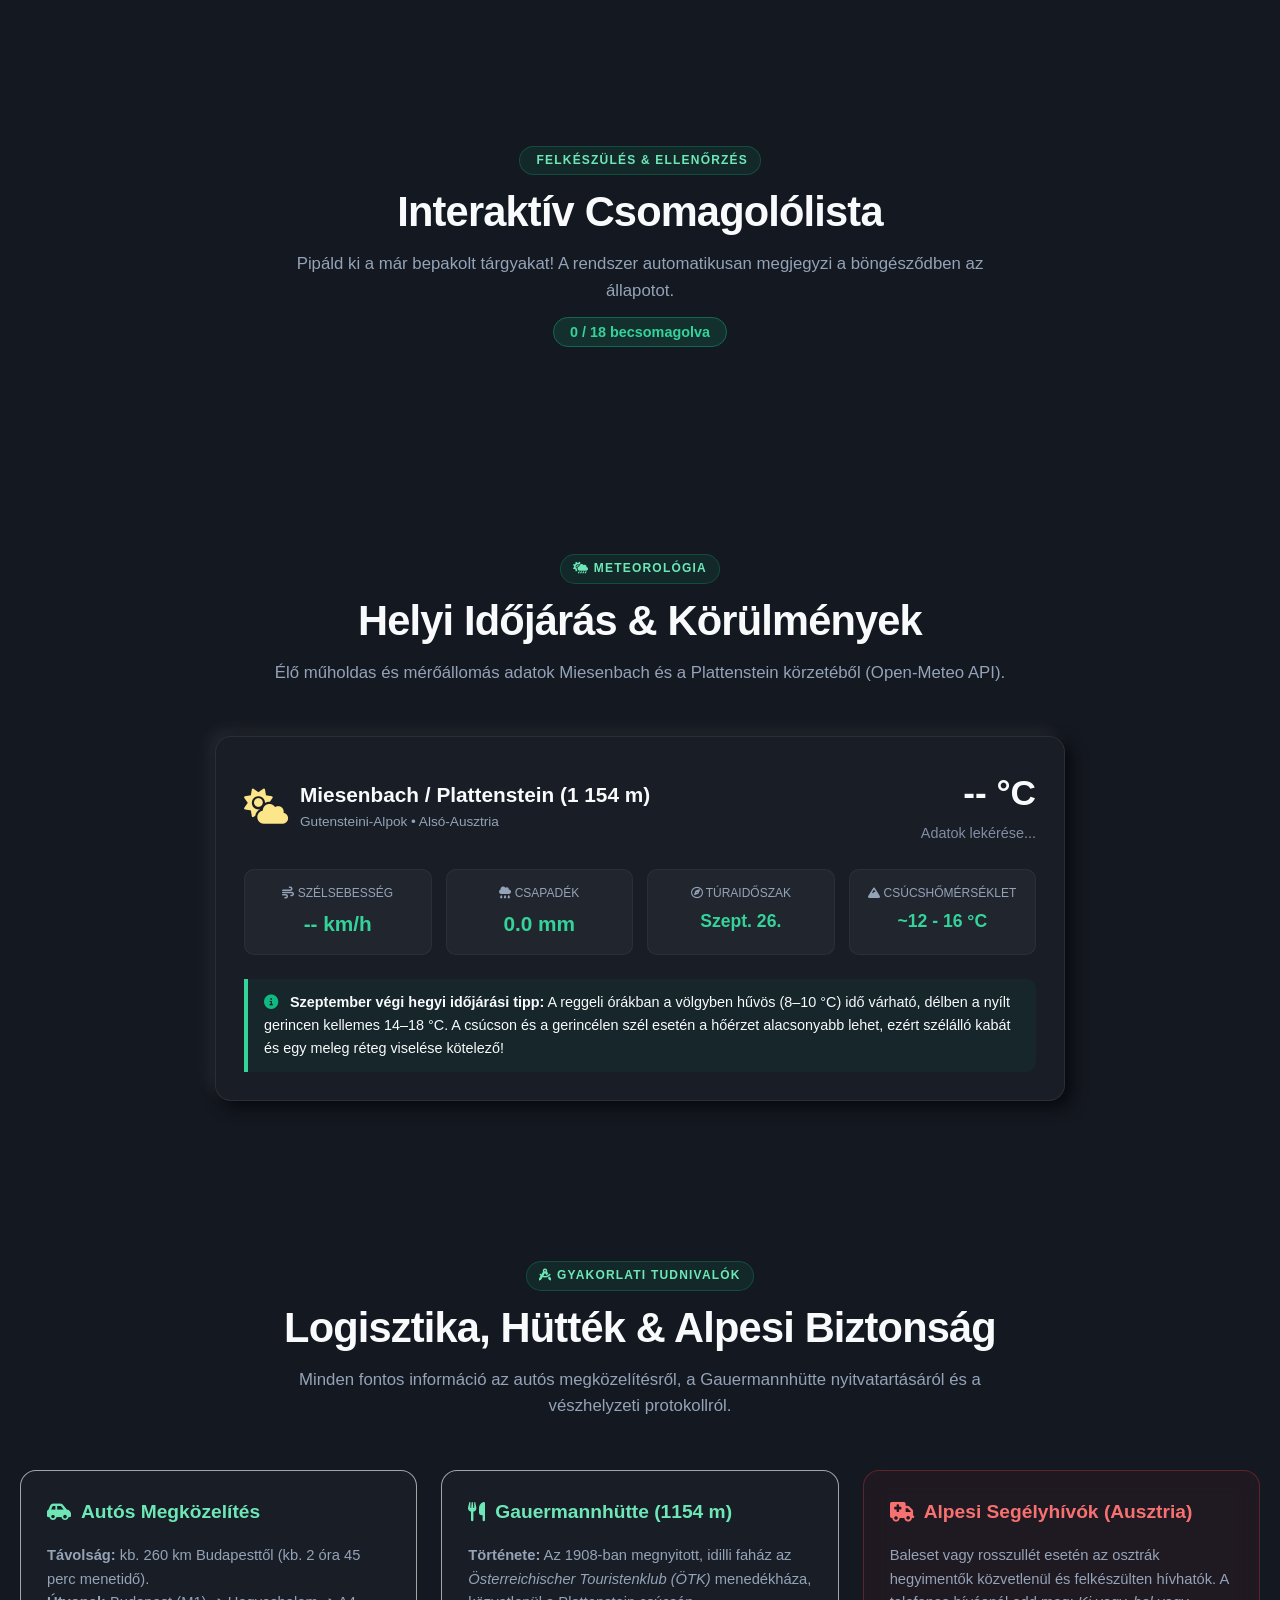
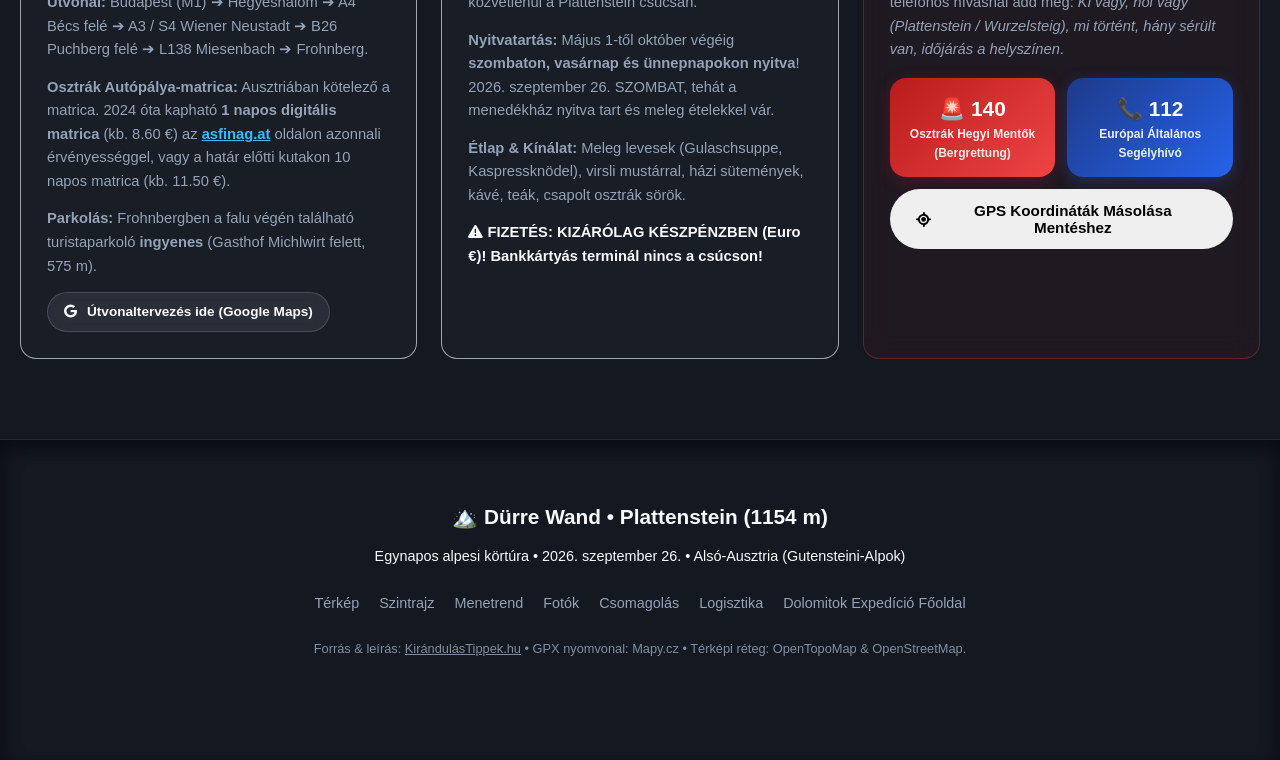
==== commit 48dd0245: "Új funkció: Túrák megjelölése teljesítettként (Megvolt), interaktív haladáskövető" ====
--- a/durrewand/index.html
+++ b/durrewand/index.html
@@ -209,6 +209,9 @@
         <a href="plattenstein.gpx" download="durrewand_plattenstein.gpx" class="btn btn-amber">
           <i class="fa-solid fa-file-arrow-down"></i> GPX Letöltése
         </a>
+        <button type="button" class="btn-tour-complete btn-tour-complete-durrewand" onclick="toggleDurrewandComplete()" aria-pressed="false">
+          <i class="fa-regular fa-circle-check"></i> <span>Megvolt</span>
+        </button>
       </div>
     </div>
   </header>
@@ -219,7 +222,10 @@
          ========================================================================== -->
     <section class="section" id="terkep">
       <div class="section-header">
-        <span class="section-badge"><i class="fa-solid fa-map-pin"></i> Útvonal & Domborzat</span>
+        <div style="display:flex;align-items:center;justify-content:center;gap:0.75rem;flex-wrap:wrap;margin-bottom:0.5rem;">
+          <span class="section-badge" style="margin-bottom:0;"><i class="fa-solid fa-map-pin"></i> Útvonal & Domborzat</span>
+          <span class="tour-done-pill durrewand-status-pill" style="display:none;"><i class="fa-solid fa-check"></i> Megvolt</span>
+        </div>
         <h2 class="section-title">Interaktív Túratérkép & GPS Nyomvonal</h2>
         <p class="section-subtitle">
           9.1 km-es körtúra Miesenbach (Frohnberg) faluból a Wurzelsteig gerincén át a Plattenstein csúcsra (1154 m), majd az Ochsenweg és a Schwaighofer-tanya érintésével vissza.
--- a/durrewand/styles.css
+++ b/durrewand/styles.css
@@ -2369,3 +2369,70 @@
   border-top: 1px solid var(--neu-border) !important;
   box-shadow: inset 0 8px 18px var(--neu-shadow-dark-sm) !important;
 }
+
+/* ==========================================================================
+   TÚRA TELJESÍTVE / MEGVOLT RENDSZER (TOUR COMPLETION SYSTEM)
+   ========================================================================== */
+.btn-tour-complete {
+  display: inline-flex;
+  align-items: center;
+  gap: 0.45rem;
+  padding: 0.5rem 1.1rem;
+  border-radius: var(--radius-full);
+  font-size: 0.88rem;
+  font-weight: 700;
+  font-family: var(--font-sans);
+  background: var(--bg-surface);
+  color: var(--text-secondary);
+  border: 1px solid var(--neu-border);
+  box-shadow: var(--shadow-sm);
+  cursor: pointer;
+  min-height: 44px;
+  min-width: 44px;
+  transition: var(--transition);
+  user-select: none;
+}
+
+.btn-tour-complete:hover {
+  color: var(--emerald-500);
+  box-shadow: var(--shadow-md);
+  transform: translateY(-1px);
+}
+
+.btn-tour-complete:active {
+  box-shadow: var(--shadow-inset-sm);
+}
+
+.btn-tour-complete.completed {
+  background: rgba(16, 185, 129, 0.2) !important;
+  color: #047857 !important;
+  border-color: rgba(16, 185, 129, 0.5) !important;
+  box-shadow: var(--shadow-inset-sm) !important;
+}
+
+[data-theme="dark"] .btn-tour-complete.completed {
+  background: rgba(52, 211, 153, 0.18) !important;
+  color: #34d399 !important;
+  border-color: rgba(52, 211, 153, 0.5) !important;
+}
+
+.tour-done-pill {
+  display: inline-flex;
+  align-items: center;
+  gap: 0.35rem;
+  padding: 0.25rem 0.65rem;
+  border-radius: var(--radius-full);
+  font-size: 0.72rem;
+  font-weight: 800;
+  text-transform: uppercase;
+  letter-spacing: 0.5px;
+  background: rgba(16, 185, 129, 0.2);
+  color: #047857;
+  border: 1px solid rgba(16, 185, 129, 0.4);
+}
+
+[data-theme="dark"] .tour-done-pill {
+  background: rgba(52, 211, 153, 0.2);
+  color: #34d399;
+  border-color: rgba(52, 211, 153, 0.5);
+}
